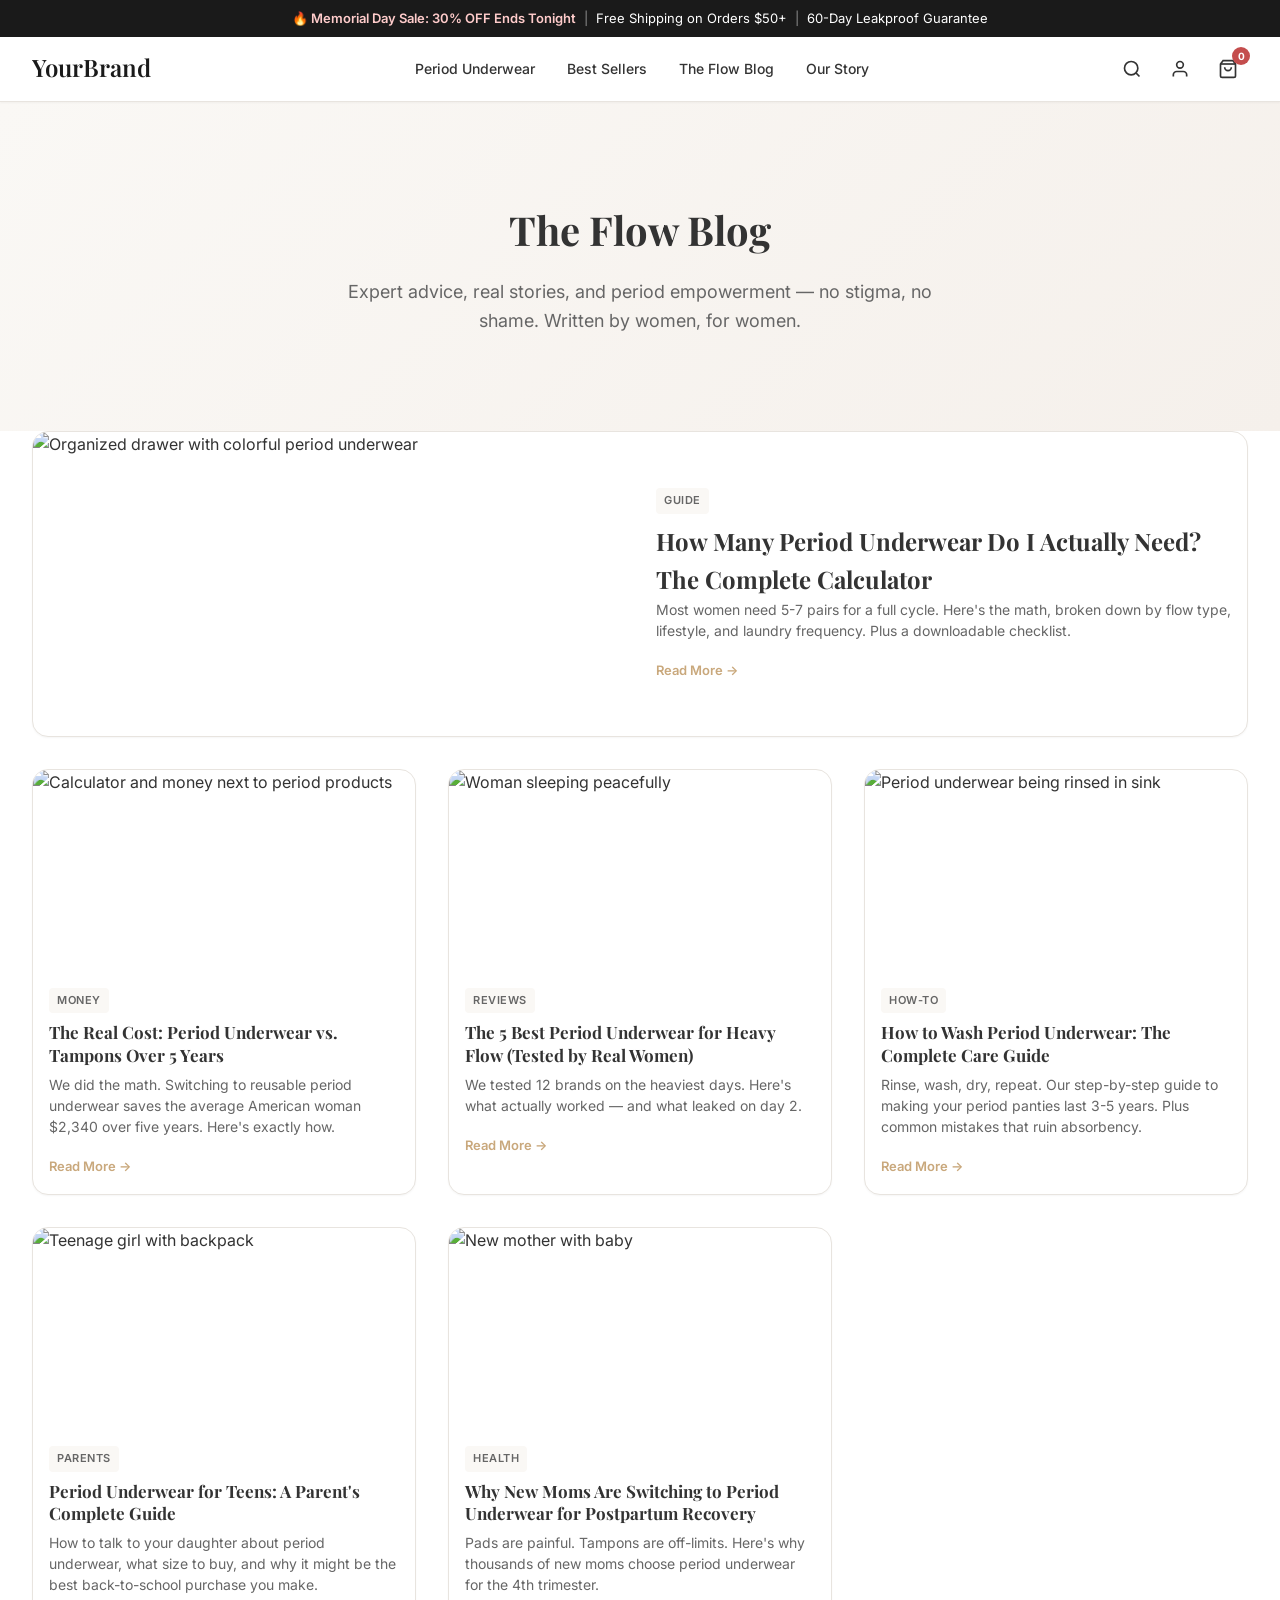
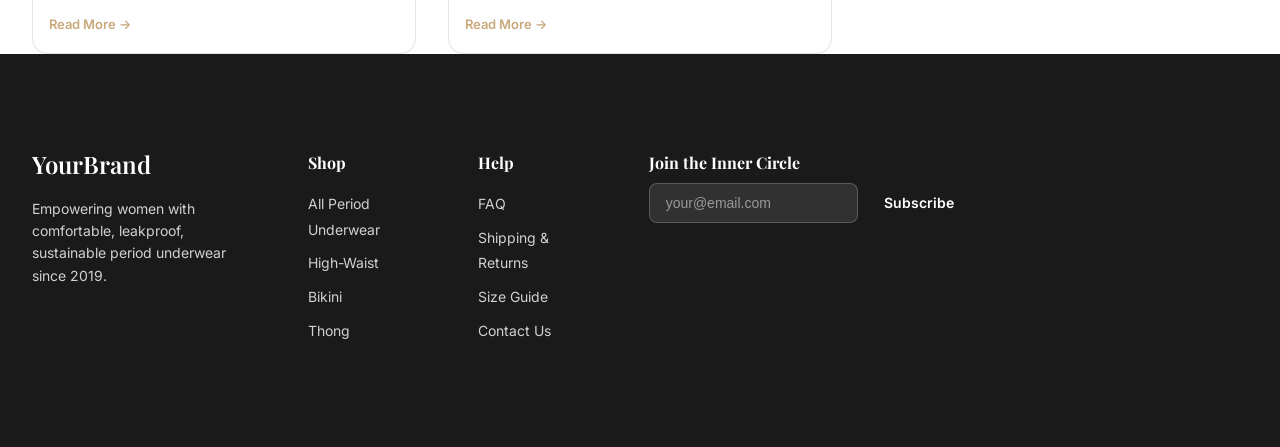
==== blog/index.html @ db0fb0d6 "feat: initial commit — full SEO/GEO e-commerce boutique for US period underwear market" ====
<!DOCTYPE html>
<html lang="en-US">
<head>
    <meta charset="UTF-8">
    <meta name="viewport" content="width=device-width, initial-scale=1.0">
    <title>The Flow Blog | Period Tips, Reviews & Women's Health | YourBrand USA</title>
    <meta name="description" content="Expert advice on period underwear, menstrual health, and sustainable living. Real reviews, how-to guides, and stories from women across America.">
    <link rel="canonical" href="https://www.yourbrand.com/blog/">
    <link rel="stylesheet" href="/css/style.css">
    <link href="https://fonts.googleapis.com/css2?family=Playfair+Display:wght@400;500;600;700&family=Inter:wght@300;400;500;600;700&display=swap" rel="stylesheet">
    <script type="application/ld+json">
    {
      "@context": "https://schema.org",
      "@type": "Blog",
      "name": "The Flow Blog",
      "url": "https://www.yourbrand.com/blog/",
      "description": "Expert advice on period underwear, menstrual health, and sustainable living.",
      "publisher": {"@type": "Organization", "name": "YourBrand Period Underwear"}
    }
    </script>
</head>
<body>
    <a href="#main-content" class="skip-link">Skip to main content</a>
    
    <div class="top-bar" role="banner">
        <div class="container">
            <p class="top-bar__text">
                <span class="urgency">🔥 Memorial Day Sale: 30% OFF Ends Tonight</span>
                <span class="separator">|</span>
                <span>Free Shipping on Orders $50+</span>
                <span class="separator">|</span>
                <span>60-Day Leakproof Guarantee</span>
            </p>
        </div>
    </div>
    
    <header class="site-header" role="banner">
        <div class="container header__inner">
            <a href="/" class="logo" aria-label="YourBrand Home">
                <svg width="140" height="32" viewBox="0 0 140 32" aria-hidden="true">
                    <text x="0" y="24" font-family="Playfair Display, serif" font-size="24" font-weight="600" fill="#1a1a1a">YourBrand</text>
                </svg>
            </a>
            <nav class="main-nav" role="navigation" aria-label="Main navigation">
                <ul class="nav__list">
                    <li class="nav__item has-dropdown">
                        <a href="/collections/period-underwear.html" class="nav__link">Period Underwear</a>
                    </li>
                    <li class="nav__item"><a href="/collections/period-underwear.html?filter=best-sellers" class="nav__link">Best Sellers</a></li>
                    <li class="nav__item"><a href="/blog/" class="nav__link">The Flow Blog</a></li>
                    <li class="nav__item"><a href="/about.html" class="nav__link">Our Story</a></li>
                </ul>
            </nav>
            <div class="header__actions">
                <button class="btn-icon" aria-label="Search products"><svg width="20" height="20" viewBox="0 0 24 24" fill="none" stroke="currentColor" stroke-width="2"><circle cx="11" cy="11" r="8"/><path d="m21 21-4.3-4.3"/></svg></button>
                <a href="/account" class="btn-icon" aria-label="My account"><svg width="20" height="20" viewBox="0 0 24 24" fill="none" stroke="currentColor" stroke-width="2"><path d="M20 21v-2a4 4 0 0 0-4-4H8a4 4 0 0 0-4 4v2"/><circle cx="12" cy="7" r="4"/></svg></a>
                <a href="/cart" class="btn-icon cart-btn" aria-label="Shopping cart"><svg width="20" height="20" viewBox="0 0 24 24" fill="none" stroke="currentColor" stroke-width="2"><path d="M6 2 3 6v14a2 2 0 0 0 2 2h14a2 2 0 0 0 2-2V6l-3-4Z"/><path d="M3 6h18"/><path d="M16 10a4 4 0 0 1-8 0"/></svg><span class="cart-count">0</span></a>
                <button class="mobile-menu-btn" aria-label="Open menu" aria-expanded="false"><span></span><span></span><span></span></button>
            </div>
        </div>
    </header>
    
    <main id="main-content">
        <section class="blog-hero" aria-labelledby="blog-heading">
            <div class="container">
                <h1 id="blog-heading">The Flow Blog</h1>
                <p class="lead">Expert advice, real stories, and period empowerment — no stigma, no shame. Written by women, for women.</p>
            </div>
        </section>
        
        <section class="blog-grid container">
            <article class="blog-card blog-card--featured">
                <a href="/blog/how-many-period-panties-do-i-need.html">
                    <img src="/images/blog/period-panties-guide.webp" alt="Organized drawer with colorful period underwear" width="800" height="400" loading="lazy">
                </a>
                <div class="blog-card__content">
                    <span class="blog-card__cat">Guide</span>
                    <h2><a href="/blog/how-many-period-panties-do-i-need.html">How Many Period Underwear Do I Actually Need? The Complete Calculator</a></h2>
                    <p>Most women need 5-7 pairs for a full cycle. Here's the math, broken down by flow type, lifestyle, and laundry frequency. Plus a downloadable checklist.</p>
                    <a href="/blog/how-many-period-panties-do-i-need.html" class="read-more">Read More →</a>
                </div>
            </article>
            
            <article class="blog-card">
                <a href="/blog/period-underwear-vs-tampons-cost.html">
                    <img src="/images/blog/cost-comparison.webp" alt="Calculator and money next to period products" width="400" height="250" loading="lazy">
                </a>
                <div class="blog-card__content">
                    <span class="blog-card__cat">Money</span>
                    <h3><a href="/blog/period-underwear-vs-tampons-cost.html">The Real Cost: Period Underwear vs. Tampons Over 5 Years</a></h3>
                    <p>We did the math. Switching to reusable period underwear saves the average American woman $2,340 over five years. Here's exactly how.</p>
                    <a href="/blog/period-underwear-vs-tampons-cost.html" class="read-more">Read More →</a>
                </div>
            </article>
            
            <article class="blog-card">
                <a href="/blog/best-period-underwear-heavy-flow.html">
                    <img src="/images/blog/heavy-flow.webp" alt="Woman sleeping peacefully" width="400" height="250" loading="lazy">
                </a>
                <div class="blog-card__content">
                    <span class="blog-card__cat">Reviews</span>
                    <h3><a href="/blog/best-period-underwear-heavy-flow.html">The 5 Best Period Underwear for Heavy Flow (Tested by Real Women)</a></h3>
                    <p>We tested 12 brands on the heaviest days. Here's what actually worked — and what leaked on day 2.</p>
                    <a href="/blog/best-period-underwear-heavy-flow.html" class="read-more">Read More →</a>
                </div>
            </article>
            
            <article class="blog-card">
                <a href="/blog/how-to-wash-period-underwear.html">
                    <img src="/images/blog/washing-guide.webp" alt="Period underwear being rinsed in sink" width="400" height="250" loading="lazy">
                </a>
                <div class="blog-card__content">
                    <span class="blog-card__cat">How-To</span>
                    <h3><a href="/blog/how-to-wash-period-underwear.html">How to Wash Period Underwear: The Complete Care Guide</a></h3>
                    <p>Rinse, wash, dry, repeat. Our step-by-step guide to making your period panties last 3-5 years. Plus common mistakes that ruin absorbency.</p>
                    <a href="/blog/how-to-wash-period-underwear.html" class="read-more">Read More →</a>
                </div>
            </article>
            
            <article class="blog-card">
                <a href="/blog/period-underwear-for-teens.html">
                    <img src="/images/blog/teens-guide.webp" alt="Teenage girl with backpack" width="400" height="250" loading="lazy">
                </a>
                <div class="blog-card__content">
                    <span class="blog-card__cat">Parents</span>
                    <h3><a href="/blog/period-underwear-for-teens.html">Period Underwear for Teens: A Parent's Complete Guide</a></h3>
                    <p>How to talk to your daughter about period underwear, what size to buy, and why it might be the best back-to-school purchase you make.</p>
                    <a href="/blog/period-underwear-for-teens.html" class="read-more">Read More →</a>
                </div>
            </article>
            
            <article class="blog-card">
                <a href="/blog/period-underwear-postpartum.html">
                    <img src="/images/blog/postpartum.webp" alt="New mother with baby" width="400" height="250" loading="lazy">
                </a>
                <div class="blog-card__content">
                    <span class="blog-card__cat">Health</span>
                    <h3><a href="/blog/period-underwear-postpartum.html">Why New Moms Are Switching to Period Underwear for Postpartum Recovery</a></h3>
                    <p>Pads are painful. Tampons are off-limits. Here's why thousands of new moms choose period underwear for the 4th trimester.</p>
                    <a href="/blog/period-underwear-postpartum.html" class="read-more">Read More →</a>
                </div>
            </article>
        </section>
    </main>
    
    <footer class="site-footer" role="contentinfo">
        <div class="container">
            <div class="footer__grid">
                <div class="footer__brand">
                    <a href="/" class="logo" aria-label="YourBrand Home">
                        <svg width="140" height="32" viewBox="0 0 140 32" aria-hidden="true">
                            <text x="0" y="24" font-family="Playfair Display, serif" font-size="24" font-weight="600" fill="#ffffff">YourBrand</text>
                        </svg>
                    </a>
                    <p>Empowering women with comfortable, leakproof, sustainable period underwear since 2019.</p>
                </div>
                <div class="footer__links">
                    <h4>Shop</h4>
                    <ul>
                        <li><a href="/collections/period-underwear.html">All Period Underwear</a></li>
                        <li><a href="/products/high-waist-period-panties.html">High-Waist</a></li>
                        <li><a href="/products/period-bikini.html">Bikini</a></li>
                        <li><a href="/products/period-thong.html">Thong</a></li>
                    </ul>
                </div>
                <div class="footer__links">
                    <h4>Help</h4>
                    <ul>
                        <li><a href="/faq.html">FAQ</a></li>
                        <li><a href="/shipping">Shipping & Returns</a></li>
                        <li><a href="/size-guide">Size Guide</a></li>
                        <li><a href="/contact">Contact Us</a></li>
                    </ul>
                </div>
                <div class="footer__newsletter">
                    <h4>Join the Inner Circle</h4>
                    <form action="/subscribe" method="POST" class="newsletter-form">
                        <label for="email-footer" class="visually-hidden">Email address</label>
                        <input type="email" id="email-footer" name="email" placeholder="your@email.com" required>
                        <button type="submit" class="btn btn--primary">Subscribe</button>
                    </form>
                </div>
            </div>
        </div>
    </footer>
    
    <script src="/js/main.js" defer></script>
</body>
</html>
---- css/style.css ----
/* ========== VARIABLES & RESET ========== */
:root {
    --color-primary: #c9a87c;
    --color-primary-dark: #a88a5e;
    --color-secondary: #1a1a1a;
    --color-text: #333333;
    --color-text-light: #666666;
    --color-background: #ffffff;
    --color-background-alt: #faf8f5;
    --color-background-warm: #f5f0eb;
    --color-border: #e8e4df;
    --color-success: #4a7c59;
    --color-urgency: #c44d4d;
    --font-heading: 'Playfair Display', Georgia, serif;
    --font-body: 'Inter', -apple-system, BlinkMacSystemFont, sans-serif;
    --spacing-xs: 0.25rem;
    --spacing-sm: 0.5rem;
    --spacing-md: 1rem;
    --spacing-lg: 2rem;
    --spacing-xl: 4rem;
    --spacing-2xl: 6rem;
    --radius-sm: 4px;
    --radius-md: 8px;
    --radius-lg: 16px;
    --shadow-sm: 0 1px 2px rgba(0,0,0,0.04);
    --shadow-md: 0 4px 12px rgba(0,0,0,0.08);
    --shadow-lg: 0 8px 30px rgba(0,0,0,0.12);
    --container-max: 1280px;
    --transition-fast: 150ms ease;
    --transition-medium: 300ms ease;
}

*, *::before, *::after {
    box-sizing: border-box;
    margin: 0;
    padding: 0;
}

html {
    scroll-behavior: smooth;
    -webkit-text-size-adjust: 100%;
}

body {
    font-family: var(--font-body);
    color: var(--color-text);
    line-height: 1.6;
    background: var(--color-background);
    -webkit-font-smoothing: antialiased;
    -moz-osx-font-smoothing: grayscale;
}

img {
    max-width: 100%;
    height: auto;
    display: block;
}

a {
    color: inherit;
    text-decoration: none;
}

ul, ol {
    list-style: none;
}

table {
    border-collapse: collapse;
    width: 100%;
}

/* ========== UTILITY ========== */
.container {
    max-width: var(--container-max);
    margin: 0 auto;
    padding: 0 var(--spacing-lg);
}

.skip-link {
    position: absolute;
    top: -100px;
    left: 0;
    background: var(--color-secondary);
    color: white;
    padding: var(--spacing-sm) var(--spacing-md);
    z-index: 9999;
    transition: top var(--transition-fast);
}

.skip-link:focus {
    top: 0;
}

.visually-hidden {
    position: absolute;
    width: 1px;
    height: 1px;
    padding: 0;
    margin: -1px;
    overflow: hidden;
    clip: rect(0, 0, 0, 0);
    border: 0;
}

/* ========== BUTTONS ========== */
.btn {
    display: inline-flex;
    align-items: center;
    justify-content: center;
    gap: var(--spacing-sm);
    padding: var(--spacing-sm) var(--spacing-md);
    font-family: var(--font-body);
    font-size: 0.875rem;
    font-weight: 600;
    text-align: center;
    border-radius: var(--radius-md);
    border: 2px solid transparent;
    cursor: pointer;
    transition: all var(--transition-medium);
    line-height: 1.4;
}

.btn--primary {
    background: var(--color-secondary);
    color: white;
    border-color: var(--color-secondary);
}

.btn--primary:hover {
    background: var(--color-primary);
    border-color: var(--color-primary);
    transform: translateY(-1px);
    box-shadow: var(--shadow-md);
}

.btn--outline {
    background: transparent;
    color: var(--color-secondary);
    border-color: var(--color-secondary);
}

.btn--outline:hover {
    background: var(--color-secondary);
    color: white;
}

.btn--large {
    padding: var(--spacing-md) var(--spacing-lg);
    font-size: 1rem;
}

.btn--xlarge {
    padding: var(--spacing-md) var(--spacing-xl);
    font-size: 1.125rem;
}

.btn--full {
    width: 100%;
}

/* ========== TOP BAR ========== */
.top-bar {
    background: var(--color-secondary);
    color: white;
    padding: var(--spacing-sm) 0;
    font-size: 0.8125rem;
    text-align: center;
}

.top-bar__text {
    display: flex;
    flex-wrap: wrap;
    justify-content: center;
    align-items: center;
    gap: var(--spacing-sm);
}

.top-bar .urgency {
    color: #ffcccb;
    font-weight: 600;
}

.top-bar .separator {
    opacity: 0.5;
}

/* ========== HEADER ========== */
.site-header {
    background: white;
    border-bottom: 1px solid var(--color-border);
    position: sticky;
    top: 0;
    z-index: 100;
    box-shadow: var(--shadow-sm);
}

.header__inner {
    display: flex;
    align-items: center;
    justify-content: space-between;
    height: 64px;
}

.logo {
    display: flex;
    align-items: center;
    flex-shrink: 0;
}

.main-nav {
    display: none;
}

.nav__list {
    display: flex;
    gap: var(--spacing-lg);
    align-items: center;
}

.nav__link {
    font-size: 0.875rem;
    font-weight: 500;
    color: var(--color-text);
    padding: var(--spacing-sm) 0;
    position: relative;
}

.nav__link::after {
    content: '';
    position: absolute;
    bottom: 0;
    left: 0;
    width: 0;
    height: 2px;
    background: var(--color-primary);
    transition: width var(--transition-medium);
}

.nav__link:hover::after {
    width: 100%;
}

.has-dropdown {
    position: relative;
}

.dropdown {
    position: absolute;
    top: 100%;
    left: -20px;
    background: white;
    border: 1px solid var(--color-border);
    border-radius: var(--radius-md);
    box-shadow: var(--shadow-lg);
    padding: var(--spacing-md);
    min-width: 200px;
    opacity: 0;
    visibility: hidden;
    transform: translateY(10px);
    transition: all var(--transition-medium);
}

.has-dropdown:hover .dropdown,
.has-dropdown:focus-within .dropdown {
    opacity: 1;
    visibility: visible;
    transform: translateY(0);
}

.dropdown__list li a {
    display: block;
    padding: var(--spacing-sm) var(--spacing-md);
    font-size: 0.875rem;
    color: var(--color-text);
    border-radius: var(--radius-sm);
    transition: background var(--transition-fast);
}

.dropdown__list li a:hover {
    background: var(--color-background-alt);
}

.header__actions {
    display: flex;
    align-items: center;
    gap: var(--spacing-sm);
}

.btn-icon {
    display: flex;
    align-items: center;
    justify-content: center;
    width: 40px;
    height: 40px;
    border-radius: 50%;
    background: transparent;
    border: none;
    cursor: pointer;
    color: var(--color-text);
    transition: background var(--transition-fast);
    position: relative;
}

.btn-icon:hover {
    background: var(--color-background-alt);
}

.cart-count {
    position: absolute;
    top: -2px;
    right: -2px;
    background: var(--color-urgency);
    color: white;
    font-size: 0.625rem;
    font-weight: 700;
    width: 18px;
    height: 18px;
    border-radius: 50%;
    display: flex;
    align-items: center;
    justify-content: center;
}

.mobile-menu-btn {
    display: flex;
    flex-direction: column;
    justify-content: center;
    gap: 5px;
    width: 40px;
    height: 40px;
    background: none;
    border: none;
    cursor: pointer;
    padding: 8px;
}

.mobile-menu-btn span {
    display: block;
    width: 24px;
    height: 2px;
    background: var(--color-text);
    border-radius: 1px;
    transition: all var(--transition-medium);
}

/* ========== HERO ========== */
.hero {
    padding: var(--spacing-xl) 0;
    background: linear-gradient(135deg, var(--color-background-alt) 0%, var(--color-background-warm) 100%);
}

.hero__grid {
    display: grid;
    gap: var(--spacing-xl);
    align-items: center;
}

.hero__badge {
    margin-bottom: var(--spacing-md);
}

.badge {
    display: inline-block;
    background: var(--color-primary);
    color: white;
    font-size: 0.75rem;
    font-weight: 700;
    text-transform: uppercase;
    letter-spacing: 0.05em;
    padding: var(--spacing-xs) var(--spacing-md);
    border-radius: 100px;
}

.hero__title {
    font-family: var(--font-heading);
    font-size: 2.5rem;
    font-weight: 600;
    line-height: 1.15;
    color: var(--color-secondary);
    margin-bottom: var(--spacing-md);
}

.hero__title em {
    color: var(--color-primary);
    font-style: italic;
}

.hero__subtitle {
    font-size: 1.125rem;
    color: var(--color-text-light);
    margin-bottom: var(--spacing-lg);
    max-width: 540px;
}

.hero__stats {
    display: flex;
    gap: var(--spacing-lg);
    margin-bottom: var(--spacing-lg);
}

.stat {
    text-align: center;
}

.stat__number {
    display: block;
    font-family: var(--font-heading);
    font-size: 2rem;
    font-weight: 700;
    color: var(--color-primary);
    line-height: 1;
}

.stat__label {
    font-size: 0.75rem;
    color: var(--color-text-light);
    text-transform: uppercase;
    letter-spacing: 0.05em;
}

.hero__ctas {
    display: flex;
    flex-wrap: wrap;
    gap: var(--spacing-md);
    margin-bottom: var(--spacing-lg);
}

.hero__trust {
    display: flex;
    flex-direction: column;
    gap: var(--spacing-sm);
}

.trust-badges {
    display: flex;
    gap: var(--spacing-md);
    align-items: center;
}

.trust-text {
    font-size: 0.75rem;
    color: var(--color-text-light);
}

.trust-text em {
    font-style: normal;
    font-weight: 600;
}

.hero__image {
    position: relative;
    border-radius: var(--radius-lg);
    overflow: hidden;
}

.hero__image img {
    width: 100%;
    height: auto;
    border-radius: var(--radius-lg);
}

.floating-card {
    position: absolute;
    background: white;
    padding: var(--spacing-sm) var(--spacing-md);
    border-radius: var(--radius-md);
    box-shadow: var(--shadow-lg);
    display: flex;
    align-items: center;
    gap: var(--spacing-sm);
    font-size: 0.8125rem;
    font-weight: 500;
    animation: float 3s ease-in-out infinite;
}

.floating-card--1 {
    top: 20%;
    left: -10px;
}

.floating-card--2 {
    bottom: 20%;
    right: -10px;
    animation-delay: 1.5s;
}

.floating-card__icon {
    font-size: 1.25rem;
}

@keyframes float {
    0%, 100% { transform: translateY(0); }
    50% { transform: translateY(-10px); }
}

/* ========== SOCIAL PROOF BAR ========== */
.social-proof-bar {
    background: var(--color-secondary);
    color: white;
    padding: var(--spacing-lg) 0;
}

.proof-grid {
    display: grid;
    gap: var(--spacing-lg);
}

.proof-item {
    text-align: center;
}

.proof-item .stars {
    color: #ffd700;
    font-size: 1.125rem;
    margin-bottom: var(--spacing-sm);
}

.proof-item p {
    font-size: 0.875rem;
    line-height: 1.5;
    opacity: 0.9;
}

.proof-item strong {
    color: var(--color-primary);
}

/* ========== PROBLEM / SOLUTION ========== */
.problem-solution {
    padding: var(--spacing-2xl) 0;
}

.section-title {
    font-family: var(--font-heading);
    font-size: 2rem;
    font-weight: 600;
    text-align: center;
    color: var(--color-secondary);
    margin-bottom: var(--spacing-md);
}

.section-subtitle {
    text-align: center;
    color: var(--color-text-light);
    font-size: 1.0625rem;
    max-width: 600px;
    margin: 0 auto var(--spacing-xl);
}

.comparison {
    display: grid;
    gap: var(--spacing-lg);
    max-width: 900px;
    margin: 0 auto;
}

.comparison__before,
.comparison__after {
    padding: var(--spacing-lg);
    border-radius: var(--radius-lg);
}

.comparison__before {
    background: #fff5f5;
    border: 1px solid #ffd1d1;
}

.comparison__after {
    background: #f0fff4;
    border: 1px solid #b4f0c9;
}

.comparison h3 {
    font-family: var(--font-heading);
    font-size: 1.25rem;
    margin-bottom: var(--spacing-md);
}

.comparison ul {
    display: flex;
    flex-direction: column;
    gap: var(--spacing-sm);
}

.comparison li {
    font-size: 0.9375rem;
    padding-left: var(--spacing-md);
    position: relative;
}

.comparison__before li::before {
    content: '✗';
    position: absolute;
    left: 0;
    color: #c44d4d;
    font-weight: 700;
}

.comparison__after li::before {
    content: '✓';
    position: absolute;
    left: 0;
    color: #4a7c59;
    font-weight: 700;
}

.comparison__arrow {
    display: flex;
    justify-content: center;
    color: var(--color-primary);
}

/* ========== HOW IT WORKS ========== */
.how-it-works {
    padding: var(--spacing-2xl) 0;
    background: var(--color-background-alt);
}

.steps {
    display: grid;
    gap: var(--spacing-lg);
    max-width: 1000px;
    margin: 0 auto;
}

.step {
    text-align: center;
    padding: var(--spacing-lg);
    background: white;
    border-radius: var(--radius-lg);
    box-shadow: var(--shadow-sm);
    transition: transform var(--transition-medium), box-shadow var(--transition-medium);
}

.step:hover {
    transform: translateY(-4px);
    box-shadow: var(--shadow-md);
}

.step__number {
    font-family: var(--font-heading);
    font-size: 3rem;
    font-weight: 700;
    color: var(--color-primary);
    opacity: 0.3;
    line-height: 1;
    margin-bottom: var(--spacing-sm);
}

.step__icon {
    margin-bottom: var(--spacing-md);
}

.step h3 {
    font-family: var(--font-heading);
    font-size: 1.25rem;
    margin-bottom: var(--spacing-sm);
}

.step p {
    font-size: 0.9375rem;
    color: var(--color-text-light);
}

/* ========== FEATURED PRODUCTS ========== */
.featured-products {
    padding: var(--spacing-2xl) 0;
}

.product-grid {
    display: grid;
    gap: var(--spacing-lg);
    margin-bottom: var(--spacing-xl);
}

.product-card {
    background: white;
    border-radius: var(--radius-lg);
    overflow: hidden;
    box-shadow: var(--shadow-sm);
    border: 1px solid var(--color-border);
    transition: transform var(--transition-medium), box-shadow var(--transition-medium);
    position: relative;
}

.product-card:hover {
    transform: translateY(-4px);
    box-shadow: var(--shadow-md);
}

.product-card__badge {
    position: absolute;
    top: var(--spacing-md);
    left: var(--spacing-md);
    background: var(--color-secondary);
    color: white;
    font-size: 0.6875rem;
    font-weight: 700;
    text-transform: uppercase;
    letter-spacing: 0.05em;
    padding: var(--spacing-xs) var(--spacing-sm);
    border-radius: var(--radius-sm);
    z-index: 2;
}

.product-card__badge--new {
    background: var(--color-primary);
}

.product-card__badge--bestseller {
    background: var(--color-success);
}

.product-card__image {
    display: block;
    aspect-ratio: 4/5;
    overflow: hidden;
    background: var(--color-background-alt);
}

.product-card__image img {
    width: 100%;
    height: 100%;
    object-fit: cover;
    transition: transform var(--transition-medium);
}

.product-card:hover .product-card__image img {
    transform: scale(1.05);
}

.product-card__info {
    padding: var(--spacing-md);
}

.product-card__info h3 {
    font-family: var(--font-heading);
    font-size: 1.125rem;
    margin-bottom: var(--spacing-xs);
}

.product-card__info h3 a:hover {
    color: var(--color-primary);
}

.product-card__desc {
    font-size: 0.8125rem;
    color: var(--color-text-light);
    margin-bottom: var(--spacing-md);
}

.product-card__meta {
    margin-bottom: var(--spacing-md);
}

.product-card__rating {
    display: flex;
    align-items: center;
    gap: var(--spacing-sm);
    margin-bottom: var(--spacing-sm);
}

.product-card__rating .stars {
    color: #ffd700;
    font-size: 0.875rem;
}

.rating-count {
    font-size: 0.75rem;
    color: var(--color-text-light);
}

.product-card__absorbency {
    display: flex;
    align-items: center;
    gap: var(--spacing-sm);
    flex-wrap: wrap;
}

.absorbency-label {
    font-size: 0.6875rem;
    text-transform: uppercase;
    letter-spacing: 0.05em;
    color: var(--color-text-light);
}

.absorbency-dots {
    display: flex;
    gap: 2px;
}

.drop {
    width: 8px;
    height: 12px;
    border-radius: 50% 50% 50% 0;
    background: var(--color-border);
    transform: rotate(-45deg);
}

.drop--full {
    background: var(--color-primary);
}

.absorbency-text {
    font-size: 0.75rem;
    color: var(--color-text-light);
}

.product-card__price {
    display: flex;
    align-items: center;
    gap: var(--spacing-sm);
    margin-bottom: var(--spacing-md);
    flex-wrap: wrap;
}

.price {
    font-weight: 700;
    font-size: 1.125rem;
}

.price--sale {
    color: var(--color-urgency);
}

.price--original {
    text-decoration: line-through;
    color: var(--color-text-light);
    font-weight: 400;
    font-size: 0.9375rem;
}

.price__badge {
    background: #fff3f3;
    color: var(--color-urgency);
    font-size: 0.6875rem;
    font-weight: 700;
    padding: var(--spacing-xs) var(--spacing-sm);
    border-radius: var(--radius-sm);
}

.center-cta {
    text-align: center;
}

/* ========== BUNDLES ========== */
.bundles {
    padding: var(--spacing-2xl) 0;
    background: var(--color-background-alt);
}

.bundle-grid {
    display: grid;
    gap: var(--spacing-lg);
    max-width: 1100px;
    margin: 0 auto;
}

.bundle-card {
    background: white;
    border-radius: var(--radius-lg);
    overflow: hidden;
    box-shadow: var(--shadow-sm);
    border: 2px solid var(--color-border);
    position: relative;
}

.bundle-card--featured {
    border-color: var(--color-primary);
    transform: scale(1.02);
    box-shadow: var(--shadow-lg);
}

.bundle-card__badge {
    position: absolute;
    top: 0;
    left: 50%;
    transform: translateX(-50%);
    background: var(--color-primary);
    color: white;
    font-size: 0.6875rem;
    font-weight: 700;
    text-transform: uppercase;
    padding: var(--spacing-xs) var(--spacing-md);
    border-radius: 0 0 var(--radius-sm) var(--radius-sm);
}

.bundle-card__header {
    padding: var(--spacing-lg) var(--spacing-lg) var(--spacing-md);
    text-align: center;
    border-bottom: 1px solid var(--color-border);
}

.bundle-card__header h3 {
    font-family: var(--font-heading);
    font-size: 1.375rem;
    margin-bottom: var(--spacing-xs);
}

.bundle-card__subtitle {
    font-size: 0.875rem;
    color: var(--color-text-light);
}

.bundle-card__content {
    padding: var(--spacing-md) var(--spacing-lg) var(--spacing-lg);
}

.bundle-card__list {
    margin-bottom: var(--spacing-lg);
}

.bundle-card__list li {
    padding: var(--spacing-sm) 0;
    border-bottom: 1px solid var(--color-border);
    font-size: 0.875rem;
    display: flex;
    align-items: center;
    gap: var(--spacing-sm);
}

.bundle-card__list li::before {
    content: '✓';
    color: var(--color-success);
    font-weight: 700;
}

.bundle-card__pricing {
    display: flex;
    align-items: center;
    gap: var(--spacing-sm);
    margin-bottom: var(--spacing-md);
    flex-wrap: wrap;
}

.bundle-card__pricing .savings {
    background: #e8f5e9;
    color: var(--color-success);
    font-size: 0.75rem;
    font-weight: 700;
    padding: var(--spacing-xs) var(--spacing-sm);
    border-radius: var(--radius-sm);
}

/* ========== WHY US ========== */
.why-us {
    padding: var(--spacing-2xl) 0;
}

.features {
    display: grid;
    gap: var(--spacing-lg);
    max-width: 1100px;
    margin: 0 auto;
}

.feature {
    text-align: center;
    padding: var(--spacing-lg);
}

.feature__icon {
    display: inline-flex;
    align-items: center;
    justify-content: center;
    width: 64px;
    height: 64px;
    background: var(--color-background-alt);
    border-radius: 50%;
    margin-bottom: var(--spacing-md);
}

.feature h3 {
    font-family: var(--font-heading);
    font-size: 1.125rem;
    margin-bottom: var(--spacing-sm);
}

.feature p {
    font-size: 0.875rem;
    color: var(--color-text-light);
    max-width: 320px;
    margin: 0 auto;
}

/* ========== TESTIMONIALS ========== */
.testimonials {
    padding: var(--spacing-2xl) 0;
    background: var(--color-background-alt);
}

.testimonial-grid {
    display: grid;
    gap: var(--spacing-lg);
    margin-bottom: var(--spacing-xl);
}

.testimonial {
    background: white;
    padding: var(--spacing-lg);
    border-radius: var(--radius-lg);
    box-shadow: var(--shadow-sm);
    border: 1px solid var(--color-border);
}

.testimonial__stars {
    color: #ffd700;
    font-size: 1rem;
    margin-bottom: var(--spacing-md);
}

.testimonial__text {
    font-size: 0.9375rem;
    line-height: 1.7;
    margin-bottom: var(--spacing-md);
    font-style: italic;
}

.testimonial__author {
    display: flex;
    align-items: center;
    gap: var(--spacing-sm);
}

.testimonial__avatar {
    width: 48px;
    height: 48px;
    border-radius: 50%;
    object-fit: cover;
}

.testimonial__author strong {
    display: block;
    font-size: 0.875rem;
}

.testimonial__author span {
    display: block;
    font-size: 0.75rem;
    color: var(--color-text-light);
}

.testimonial__author .verified {
    color: var(--color-success);
    font-weight: 600;
}

/* ========== COMPARISON TABLE ========== */
.comparison-table {
    padding: var(--spacing-2xl) 0;
}

.table-wrapper {
    overflow-x: auto;
    border-radius: var(--radius-lg);
    border: 1px solid var(--color-border);
    margin-bottom: var(--spacing-xl);
}

table {
    min-width: 700px;
}

th, td {
    padding: var(--spacing-md) var(--spacing-lg);
    text-align: left;
    border-bottom: 1px solid var(--color-border);
}

th {
    font-weight: 600;
    background: var(--color-background-alt);
    font-size: 0.875rem;
}

thead th {
    background: var(--color-secondary);
    color: white;
    font-weight: 600;
}

thead th.highlight {
    background: var(--color-primary);
}

tbody th {
    font-weight: 500;
}

tbody td {
    font-size: 0.875rem;
}

tbody td.highlight {
    background: #fffaf0;
    font-weight: 500;
}

.check {
    color: var(--color-success);
    font-weight: 700;
    margin-left: var(--spacing-xs);
}

/* ========== LOCAL SEO ========== */
.local-seo {
    padding: var(--spacing-2xl) 0;
    background: var(--color-background-alt);
}

.local-grid {
    display: grid;
    gap: var(--spacing-lg);
    margin-bottom: var(--spacing-lg);
}

.local-card {
    background: white;
    padding: var(--spacing-lg);
    border-radius: var(--radius-lg);
    box-shadow: var(--shadow-sm);
    border: 1px solid var(--color-border);
}

.local-card h3 {
    font-family: var(--font-heading);
    font-size: 1.125rem;
    margin-bottom: var(--spacing-sm);
}

.local-card p {
    font-size: 0.875rem;
    color: var(--color-text-light);
    margin-bottom: var(--spacing-md);
}

.local-card a {
    font-size: 0.875rem;
    font-weight: 600;
    color: var(--color-primary);
}

.local-card a:hover {
    text-decoration: underline;
}

.local-note {
    text-align: center;
    font-size: 0.8125rem;
    color: var(--color-text-light);
    max-width: 800px;
    margin: 0 auto;
    line-height: 1.7;
}

/* ========== FAQ ========== */
.faq {
    padding: var(--spacing-2xl) 0;
}

.faq__content {
    max-width: 800px;
    margin: 0 auto;
}

.faq__item {
    background: white;
    border: 1px solid var(--color-border);
    border-radius: var(--radius-md);
    margin-bottom: var(--spacing-md);
    overflow: hidden;
    transition: box-shadow var(--transition-medium);
}

.faq__item:hover {
    box-shadow: var(--shadow-sm);
}

.faq__item summary {
    padding: var(--spacing-md) var(--spacing-lg);
    font-weight: 600;
    font-size: 1rem;
    cursor: pointer;
    list-style: none;
    display: flex;
    align-items: center;
    justify-content: space-between;
    transition: background var(--transition-fast);
}

.faq__item summary:hover {
    background: var(--color-background-alt);
}

.faq__item summary::after {
    content: '+';
    font-size: 1.5rem;
    color: var(--color-primary);
    font-weight: 300;
    transition: transform var(--transition-medium);
}

.faq__item[open] summary::after {
    content: '−';
    transform: rotate(180deg);
}

.faq__item > div {
    padding: 0 var(--spacing-lg) var(--spacing-lg);
}

.faq__item p {
    margin-bottom: var(--spacing-sm);
    color: var(--color-text-light);
    font-size: 0.9375rem;
    line-height: 1.7;
}

.faq__item ul,
.faq__item ol {
    margin-left: var(--spacing-md);
    margin-bottom: var(--spacing-sm);
}

.faq__item li {
    margin-bottom: var(--spacing-xs);
    font-size: 0.9375rem;
    color: var(--color-text-light);
    line-height: 1.6;
}

/* ========== FINAL CTA ========== */
.final-cta {
    padding: var(--spacing-2xl) 0;
}

.final-cta__box {
    background: linear-gradient(135deg, var(--color-secondary) 0%, #2d2d2d 100%);
    color: white;
    padding: var(--spacing-xl);
    border-radius: var(--radius-lg);
    text-align: center;
    max-width: 800px;
    margin: 0 auto;
}

.final-cta__box h2 {
    font-family: var(--font-heading);
    font-size: 2rem;
    margin-bottom: var(--spacing-md);
}

.final-cta__subtitle {
    font-size: 1.0625rem;
    opacity: 0.9;
    margin-bottom: var(--spacing-lg);
    max-width: 500px;
    margin-left: auto;
    margin-right: auto;
}

.countdown {
    display: flex;
    justify-content: center;
    gap: var(--spacing-md);
    margin-bottom: var(--spacing-md);
}

.countdown__item {
    background: rgba(255,255,255,0.1);
    padding: var(--spacing-sm) var(--spacing-md);
    border-radius: var(--radius-md);
    min-width: 70px;
}

.countdown__number {
    display: block;
    font-family: var(--font-heading);
    font-size: 1.75rem;
    font-weight: 700;
    line-height: 1;
}

.countdown__label {
    font-size: 0.625rem;
    text-transform: uppercase;
    letter-spacing: 0.1em;
    opacity: 0.7;
}

.urgency-text {
    font-size: 0.875rem;
    color: #ffcccb;
    margin-bottom: var(--spacing-lg);
    font-weight: 500;
}

.final-cta__guarantees {
    display: flex;
    flex-wrap: wrap;
    justify-content: center;
    gap: var(--spacing-md) var(--spacing-lg);
    margin-top: var(--spacing-lg);
    font-size: 0.8125rem;
    opacity: 0.8;
}

/* ========== BLOG PREVIEW ========== */
.blog-preview {
    padding: var(--spacing-2xl) 0;
    background: var(--color-background-alt);
}

.blog-grid {
    display: grid;
    gap: var(--spacing-lg);
}

.blog-card {
    background: white;
    border-radius: var(--radius-lg);
    overflow: hidden;
    box-shadow: var(--shadow-sm);
    border: 1px solid var(--color-border);
    transition: transform var(--transition-medium), box-shadow var(--transition-medium);
}

.blog-card:hover {
    transform: translateY(-4px);
    box-shadow: var(--shadow-md);
}

.blog-card img {
    width: 100%;
    height: 200px;
    object-fit: cover;
}

.blog-card__content {
    padding: var(--spacing-md);
}

.blog-card__cat {
    display: inline-block;
    background: var(--color-background-alt);
    color: var(--color-text-light);
    font-size: 0.6875rem;
    font-weight: 600;
    text-transform: uppercase;
    letter-spacing: 0.05em;
    padding: var(--spacing-xs) var(--spacing-sm);
    border-radius: var(--radius-sm);
    margin-bottom: var(--spacing-sm);
}

.blog-card h3 {
    font-family: var(--font-heading);
    font-size: 1.0625rem;
    margin-bottom: var(--spacing-sm);
    line-height: 1.3;
}

.blog-card h3 a:hover {
    color: var(--color-primary);
}

.blog-card p {
    font-size: 0.875rem;
    color: var(--color-text-light);
    margin-bottom: var(--spacing-md);
    line-height: 1.5;
}

.read-more {
    font-size: 0.8125rem;
    font-weight: 600;
    color: var(--color-primary);
}

.read-more:hover {
    text-decoration: underline;
}

/* ========== FOOTER ========== */
.site-footer {
    background: var(--color-secondary);
    color: white;
    padding: var(--spacing-2xl) 0 var(--spacing-lg);
}

.footer__grid {
    display: grid;
    gap: var(--spacing-xl);
    margin-bottom: var(--spacing-xl);
}

.footer__brand p {
    font-size: 0.875rem;
    opacity: 0.8;
    line-height: 1.6;
    margin-top: var(--spacing-md);
    max-width: 300px;
}

.footer__social {
    display: flex;
    gap: var(--spacing-sm);
    margin-top: var(--spacing-md);
}

.footer__social a {
    width: 36px;
    height: 36px;
    border-radius: 50%;
    background: rgba(255,255,255,0.1);
    display: flex;
    align-items: center;
    justify-content: center;
    transition: background var(--transition-fast);
}

.footer__social a:hover {
    background: var(--color-primary);
}

.footer__links h4 {
    font-family: var(--font-heading);
    font-size: 1rem;
    margin-bottom: var(--spacing-md);
}

.footer__links li {
    margin-bottom: var(--spacing-sm);
}

.footer__links a {
    font-size: 0.875rem;
    opacity: 0.8;
    transition: opacity var(--transition-fast);
}

.footer__links a:hover {
    opacity: 1;
    color: var(--color-primary);
}

.footer__newsletter h4 {
    font-family: var(--font-heading);
    font-size: 1rem;
    margin-bottom: var(--spacing-sm);
}

.footer__newsletter p {
    font-size: 0.875rem;
    opacity: 0.8;
    margin-bottom: var(--spacing-md);
}

.newsletter-form {
    display: flex;
    gap: var(--spacing-sm);
    margin-bottom: var(--spacing-sm);
}

.newsletter-form input {
    flex: 1;
    padding: var(--spacing-sm) var(--spacing-md);
    border: 1px solid rgba(255,255,255,0.2);
    border-radius: var(--radius-md);
    background: rgba(255,255,255,0.1);
    color: white;
    font-size: 0.875rem;
}

.newsletter-form input::placeholder {
    color: rgba(255,255,255,0.5);
}

.newsletter-form input:focus {
    outline: none;
    border-color: var(--color-primary);
    background: rgba(255,255,255,0.15);
}

.privacy-note {
    font-size: 0.75rem;
    opacity: 0.6;
}

.footer__bottom {
    border-top: 1px solid rgba(255,255,255,0.1);
    padding-top: var(--spacing-lg);
    display: flex;
    flex-direction: column;
    gap: var(--spacing-md);
}

.footer__legal {
    display: flex;
    flex-direction: column;
    gap: var(--spacing-sm);
}

.footer__legal p {
    font-size: 0.75rem;
    opacity: 0.6;
}

.legal-links {
    display: flex;
    flex-wrap: wrap;
    gap: var(--spacing-md);
}

.legal-links a {
    font-size: 0.75rem;
    opacity: 0.6;
    transition: opacity var(--transition-fast);
}

.legal-links a:hover {
    opacity: 1;
}

.footer__payment {
    display: flex;
    gap: var(--spacing-sm);
    align-items: center;
}

.footer__payment img {
    height: 24px;
    width: auto;
    opacity: 0.7;
    transition: opacity var(--transition-fast);
}

.footer__payment img:hover {
    opacity: 1;
}

/* ========== RESPONSIVE ========== */
@media (min-width: 640px) {
    .product-grid {
        grid-template-columns: repeat(2, 1fr);
    }
    
    .bundle-grid {
        grid-template-columns: repeat(2, 1fr);
    }
    
    .features {
        grid-template-columns: repeat(2, 1fr);
    }
    
    .testimonial-grid {
        grid-template-columns: repeat(2, 1fr);
    }
    
    .blog-grid {
        grid-template-columns: repeat(2, 1fr);
    }
    
    .local-grid {
        grid-template-columns: repeat(2, 1fr);
    }
    
    .steps {
        grid-template-columns: repeat(2, 1fr);
    }
    
    .proof-grid {
        grid-template-columns: repeat(3, 1fr);
    }
}

@media (min-width: 768px) {
    .hero__grid {
        grid-template-columns: 1fr 1fr;
    }
    
    .hero__title {
        font-size: 3rem;
    }
    
    .comparison {
        grid-template-columns: 1fr auto 1fr;
        align-items: center;
    }
    
    .comparison__arrow {
        transform: rotate(0);
    }
    
    .main-nav {
        display: block;
    }
    
    .mobile-menu-btn {
        display: none;
    }
    
    .footer__grid {
        grid-template-columns: 2fr 1fr 1fr 1fr 2fr;
    }
    
    .footer__bottom {
        flex-direction: row;
        justify-content: space-between;
        align-items: center;
    }
}

@media (min-width: 1024px) {
    .product-grid {
        grid-template-columns: repeat(4, 1fr);
    }
    
    .bundle-grid {
        grid-template-columns: repeat(3, 1fr);
    }
    
    .features {
        grid-template-columns: repeat(3, 1fr);
    }
    
    .blog-grid {
        grid-template-columns: repeat(3, 1fr);
    }
    
    .local-grid {
        grid-template-columns: repeat(3, 1fr);
    }
    
    .steps {
        grid-template-columns: repeat(4, 1fr);
    }
    
    .hero__title {
        font-size: 3.5rem;
    }
}

/* ========== REDUCED MOTION ========== */
@media (prefers-reduced-motion: reduce) {
    *,
    *::before,
    *::after {
        animation-duration: 0.01ms !important;
        animation-iteration-count: 1 !important;
        transition-duration: 0.01ms !important;
        scroll-behavior: auto !important;
    }
    
    .floating-card {
        animation: none;
    }
}

/* ========== PRODUCT PAGE ========== */
.breadcrumb {
    padding: var(--spacing-md) 0;
    font-size: 0.8125rem;
    color: var(--color-text-light);
}

.breadcrumb ol {
    display: flex;
    gap: var(--spacing-sm);
    align-items: center;
}

.breadcrumb li:not(:last-child)::after {
    content: '/';
    margin-left: var(--spacing-sm);
    opacity: 0.5;
}

.breadcrumb a:hover {
    color: var(--color-primary);
}

.product-page {
    padding: var(--spacing-lg) 0 var(--spacing-2xl);
}

.product-page__grid {
    display: grid;
    gap: var(--spacing-xl);
    max-width: 1200px;
    margin: 0 auto;
}

.product-gallery__main {
    border-radius: var(--radius-lg);
    overflow: hidden;
    background: var(--color-background-alt);
    margin-bottom: var(--spacing-md);
}

.product-gallery__main img {
    width: 100%;
    height: auto;
    display: block;
}

.product-gallery__thumbs {
    display: flex;
    gap: var(--spacing-sm);
}

.thumb {
    width: 80px;
    height: 100px;
    border: 2px solid transparent;
    border-radius: var(--radius-md);
    overflow: hidden;
    cursor: pointer;
    padding: 0;
    background: var(--color-background-alt);
    transition: border-color var(--transition-fast);
}

.thumb.active,
.thumb:hover {
    border-color: var(--color-primary);
}

.thumb img {
    width: 100%;
    height: 100%;
    object-fit: cover;
}

.product-info__header {
    margin-bottom: var(--spacing-lg);
}

.product-info__header .badge {
    margin-bottom: var(--spacing-sm);
}

.product-info__header h1 {
    font-family: var(--font-heading);
    font-size: 2rem;
    margin-bottom: var(--spacing-sm);
}

.product-tagline {
    font-size: 1.0625rem;
    color: var(--color-text-light);
    margin-bottom: var(--spacing-md);
}

.product-rating {
    display: flex;
    align-items: center;
    gap: var(--spacing-sm);
}

.product-rating .stars {
    color: #ffd700;
}

.product-rating a {
    font-size: 0.875rem;
    color: var(--color-text-light);
    text-decoration: underline;
}

.product-price {
    display: flex;
    align-items: center;
    gap: var(--spacing-sm);
    flex-wrap: wrap;
    margin-bottom: var(--spacing-lg);
    padding: var(--spacing-md) 0;
    border-top: 1px solid var(--color-border);
    border-bottom: 1px solid var(--color-border);
}

.product-absorbency {
    display: flex;
    flex-direction: column;
    gap: var(--spacing-sm);
    margin-bottom: var(--spacing-lg);
}

.absorbency-bar {
    width: 100%;
    height: 8px;
    background: var(--color-border);
    border-radius: 100px;
    overflow: hidden;
}

.absorbency-fill {
    height: 100%;
    background: linear-gradient(90deg, var(--color-primary), var(--color-primary-dark));
    border-radius: 100px;
    transition: width var(--transition-medium);
}

.product-variants {
    display: flex;
    flex-direction: column;
    gap: var(--spacing-lg);
    margin-bottom: var(--spacing-lg);
}

.product-variants fieldset {
    border: none;
    padding: 0;
}

.product-variants legend {
    font-weight: 600;
    margin-bottom: var(--spacing-sm);
    display: flex;
    align-items: center;
    gap: var(--spacing-sm);
}

.size-guide-link {
    font-size: 0.75rem;
    font-weight: 400;
    color: var(--color-primary);
    text-decoration: underline;
}

.variant-swatches {
    display: flex;
    gap: var(--spacing-sm);
}

.swatch {
    position: relative;
    cursor: pointer;
}

.swatch input {
    position: absolute;
    opacity: 0;
    width: 0;
    height: 0;
}

.swatch span {
    display: block;
    width: 36px;
    height: 36px;
    border-radius: 50%;
    border: 3px solid transparent;
    box-shadow: inset 0 0 0 1px rgba(0,0,0,0.1);
    transition: border-color var(--transition-fast), transform var(--transition-fast);
}

.swatch.active span,
.swatch:hover span {
    border-color: var(--color-primary);
    transform: scale(1.1);
}

.swatch input:checked + span {
    border-color: var(--color-primary);
    transform: scale(1.1);
}

.variant-buttons {
    display: flex;
    flex-wrap: wrap;
    gap: var(--spacing-sm);
}

.variant-btn {
    position: relative;
    cursor: pointer;
}

.variant-btn input {
    position: absolute;
    opacity: 0;
    width: 0;
    height: 0;
}

.variant-btn span {
    display: flex;
    align-items: center;
    justify-content: center;
    min-width: 48px;
    height: 44px;
    padding: 0 var(--spacing-md);
    border: 2px solid var(--color-border);
    border-radius: var(--radius-md);
    font-size: 0.875rem;
    font-weight: 600;
    transition: all var(--transition-fast);
}

.variant-btn.active span,
.variant-btn:hover span {
    border-color: var(--color-secondary);
    background: var(--color-secondary);
    color: white;
}

.variant-btn input:checked + span {
    border-color: var(--color-secondary);
    background: var(--color-secondary);
    color: white;
}

.product-actions {
    display: flex;
    flex-direction: column;
    gap: var(--spacing-md);
    margin-bottom: var(--spacing-lg);
}

.quantity-selector {
    display: flex;
    align-items: center;
    border: 2px solid var(--color-border);
    border-radius: var(--radius-md);
    overflow: hidden;
    width: fit-content;
}

.qty-btn {
    width: 44px;
    height: 44px;
    background: var(--color-background-alt);
    border: none;
    font-size: 1.25rem;
    cursor: pointer;
    transition: background var(--transition-fast);
}

.qty-btn:hover {
    background: var(--color-border);
}

.quantity-selector input {
    width: 60px;
    height: 44px;
    border: none;
    text-align: center;
    font-size: 1rem;
    font-weight: 600;
    -moz-appearance: textfield;
}

.quantity-selector input::-webkit-outer-spin-button,
.quantity-selector input::-webkit-inner-spin-button {
    -webkit-appearance: none;
    margin: 0;
}

.product-trust {
    display: flex;
    flex-direction: column;
    gap: var(--spacing-md);
    padding: var(--spacing-md);
    background: var(--color-background-alt);
    border-radius: var(--radius-md);
    margin-bottom: var(--spacing-lg);
}

.trust-row {
    display: flex;
    flex-wrap: wrap;
    gap: var(--spacing-md);
    font-size: 0.8125rem;
    color: var(--color-text-light);
}

.payment-icons {
    display: flex;
    gap: var(--spacing-sm);
    align-items: center;
}

.payment-icons img {
    height: 24px;
    width: auto;
    opacity: 0.7;
}

.product-details {
    display: flex;
    flex-direction: column;
    gap: var(--spacing-sm);
}

.product-details details {
    border: 1px solid var(--color-border);
    border-radius: var(--radius-md);
    overflow: hidden;
}

.product-details summary {
    padding: var(--spacing-md) var(--spacing-lg);
    font-weight: 600;
    cursor: pointer;
    list-style: none;
    display: flex;
    align-items: center;
    justify-content: space-between;
    transition: background var(--transition-fast);
}

.product-details summary:hover {
    background: var(--color-background-alt);
}

.product-details summary::after {
    content: '+';
    font-size: 1.5rem;
    color: var(--color-primary);
    font-weight: 300;
}

.product-details details[open] summary::after {
    content: '−';
}

.product-details details > div {
    padding: 0 var(--spacing-lg) var(--spacing-lg);
}

.product-details ul,
.product-details ol {
    margin-left: var(--spacing-md);
}

.product-details li {
    margin-bottom: var(--spacing-xs);
    font-size: 0.9375rem;
    color: var(--color-text-light);
    line-height: 1.6;
}

/* ========== REVIEWS SECTION ========== */
.reviews-section {
    padding: var(--spacing-2xl) 0;
    background: var(--color-background-alt);
}

.reviews-summary {
    display: grid;
    gap: var(--spacing-lg);
    max-width: 600px;
    margin: 0 auto var(--spacing-xl);
    padding: var(--spacing-lg);
    background: white;
    border-radius: var(--radius-lg);
    box-shadow: var(--shadow-sm);
}

.reviews-summary__overall {
    text-align: center;
}

.reviews-summary__number {
    display: block;
    font-family: var(--font-heading);
    font-size: 3rem;
    font-weight: 700;
    color: var(--color-secondary);
    line-height: 1;
}

.reviews-summary__stars {
    display: block;
    color: #ffd700;
    font-size: 1.25rem;
    margin: var(--spacing-sm) 0;
}

.reviews-summary__count {
    font-size: 0.875rem;
    color: var(--color-text-light);
}

.reviews-summary__breakdown {
    display: flex;
    flex-direction: column;
    gap: var(--spacing-sm);
}

.bar {
    display: grid;
    grid-template-columns: 30px 1fr 40px;
    gap: var(--spacing-sm);
    align-items: center;
    font-size: 0.8125rem;
}

.bar-track {
    height: 8px;
    background: var(--color-border);
    border-radius: 100px;
    overflow: hidden;
}

.bar-fill {
    height: 100%;
    background: var(--color-primary);
    border-radius: 100px;
}

.reviews-list {
    display: grid;
    gap: var(--spacing-lg);
    max-width: 800px;
    margin: 0 auto;
}

.review {
    background: white;
    padding: var(--spacing-lg);
    border-radius: var(--radius-lg);
    box-shadow: var(--shadow-sm);
    border: 1px solid var(--color-border);
}

.review__stars {
    color: #ffd700;
    margin-bottom: var(--spacing-sm);
}

.review__title {
    font-family: var(--font-heading);
    font-size: 1.125rem;
    margin-bottom: var(--spacing-sm);
}

.review__text {
    font-size: 0.9375rem;
    line-height: 1.7;
    color: var(--color-text-light);
    margin-bottom: var(--spacing-md);
}

.review__meta {
    display: flex;
    flex-wrap: wrap;
    align-items: center;
    gap: var(--spacing-sm);
    font-size: 0.8125rem;
}

.review__tag {
    background: var(--color-background-alt);
    padding: var(--spacing-xs) var(--spacing-sm);
    border-radius: var(--radius-sm);
    font-size: 0.6875rem;
    font-weight: 600;
    text-transform: uppercase;
}

/* ========== COLLECTION PAGE ========== */
.collection-header {
    padding: var(--spacing-xl) 0 var(--spacing-lg);
    text-align: center;
    background: linear-gradient(135deg, var(--color-background-alt) 0%, var(--color-background-warm) 100%);
}

.collection-header h1 {
    font-family: var(--font-heading);
    font-size: 2.5rem;
    margin-bottom: var(--spacing-md);
}

.collection-subtitle {
    max-width: 600px;
    margin: 0 auto var(--spacing-lg);
    color: var(--color-text-light);
}

.collection-stats {
    display: flex;
    justify-content: center;
    gap: var(--spacing-md);
    flex-wrap: wrap;
    font-size: 0.875rem;
    color: var(--color-text-light);
}

.collection-filters {
    padding: var(--spacing-md) 0;
    border-bottom: 1px solid var(--color-border);
    margin-bottom: var(--spacing-lg);
}

.filters {
    display: flex;
    gap: var(--spacing-sm);
    flex-wrap: wrap;
}

.filter-btn {
    padding: var(--spacing-sm) var(--spacing-md);
    border: 1px solid var(--color-border);
    border-radius: 100px;
    background: white;
    font-size: 0.8125rem;
    font-weight: 500;
    cursor: pointer;
    transition: all var(--transition-fast);
}

.filter-btn.active,
.filter-btn:hover {
    background: var(--color-secondary);
    color: white;
    border-color: var(--color-secondary);
}

/* ========== ABOUT PAGE ========== */
.about-hero {
    padding: var(--spacing-2xl) 0;
    text-align: center;
    background: linear-gradient(135deg, var(--color-background-alt) 0%, var(--color-background-warm) 100%);
}

.about-hero h1 {
    font-family: var(--font-heading);
    font-size: 2.5rem;
    max-width: 700px;
    margin: 0 auto var(--spacing-md);
}

.about-hero .lead {
    font-size: 1.125rem;
    color: var(--color-text-light);
    max-width: 600px;
    margin: 0 auto;
}

.about-story {
    padding: var(--spacing-2xl) 0;
}

.story-grid {
    display: grid;
    gap: var(--spacing-lg);
    max-width: 1000px;
    margin: 0 auto;
}

.story-block {
    padding: var(--spacing-lg);
    background: white;
    border-radius: var(--radius-lg);
    box-shadow: var(--shadow-sm);
    border: 1px solid var(--color-border);
    position: relative;
}

.story-year {
    position: absolute;
    top: var(--spacing-md);
    right: var(--spacing-md);
    font-family: var(--font-heading);
    font-size: 2rem;
    font-weight: 700;
    color: var(--color-primary);
    opacity: 0.3;
}

.story-block h3 {
    font-family: var(--font-heading);
    font-size: 1.25rem;
    margin-bottom: var(--spacing-sm);
}

.story-block p {
    font-size: 0.9375rem;
    color: var(--color-text-light);
    line-height: 1.7;
}

.about-values {
    padding: var(--spacing-2xl) 0;
    background: var(--color-background-alt);
}

.values-grid {
    display: grid;
    gap: var(--spacing-lg);
    max-width: 1000px;
    margin: 0 auto;
}

.value {
    text-align: center;
    padding: var(--spacing-lg);
}

.value h3 {
    font-family: var(--font-heading);
    font-size: 1.25rem;
    margin-bottom: var(--spacing-sm);
}

.value p {
    font-size: 0.9375rem;
    color: var(--color-text-light);
    line-height: 1.7;
    max-width: 400px;
    margin: 0 auto;
}

.about-sustainability {
    padding: var(--spacing-2xl) 0;
}

.sustainability-stats {
    display: grid;
    gap: var(--spacing-lg);
    margin-bottom: var(--spacing-xl);
}

.sustainability-stat {
    text-align: center;
    padding: var(--spacing-lg);
    background: var(--color-background-alt);
    border-radius: var(--radius-lg);
}

.sustainability-number {
    display: block;
    font-family: var(--font-heading);
    font-size: 2.5rem;
    font-weight: 700;
    color: var(--color-primary);
    line-height: 1;
}

.sustainability-label {
    font-size: 0.875rem;
    color: var(--color-text-light);
    margin-top: var(--spacing-sm);
}

.sustainability-details {
    max-width: 700px;
    margin: 0 auto;
}

.sustainability-details h3 {
    font-family: var(--font-heading);
    font-size: 1.25rem;
    margin-bottom: var(--spacing-md);
    text-align: center;
}

.sustainability-details ul {
    display: flex;
    flex-direction: column;
    gap: var(--spacing-sm);
}

.sustainability-details li {
    font-size: 0.9375rem;
    color: var(--color-text-light);
    line-height: 1.6;
    padding-left: var(--spacing-md);
    position: relative;
}

.sustainability-details li::before {
    content: '✓';
    position: absolute;
    left: 0;
    color: var(--color-success);
    font-weight: 700;
}

.about-giving {
    padding: var(--spacing-2xl) 0;
    background: var(--color-secondary);
    color: white;
}

.about-giving .section-title {
    color: white;
}

.about-giving .lead {
    text-align: center;
    opacity: 0.9;
    max-width: 600px;
    margin: 0 auto var(--spacing-xl);
}

.giving-partners {
    display: grid;
    gap: var(--spacing-lg);
    max-width: 1000px;
    margin: 0 auto;
}

.giving-partner {
    text-align: center;
    padding: var(--spacing-lg);
    background: rgba(255,255,255,0.05);
    border-radius: var(--radius-lg);
    border: 1px solid rgba(255,255,255,0.1);
}

.giving-partner h3 {
    font-family: var(--font-heading);
    font-size: 1.25rem;
    margin-bottom: var(--spacing-sm);
}

.giving-partner p {
    font-size: 0.875rem;
    opacity: 0.8;
    line-height: 1.6;
}

/* ========== BLOG PAGE ========== */
.blog-hero {
    padding: var(--spacing-2xl) 0;
    text-align: center;
    background: linear-gradient(135deg, var(--color-background-alt) 0%, var(--color-background-warm) 100%);
}

.blog-hero h1 {
    font-family: var(--font-heading);
    font-size: 2.5rem;
    margin-bottom: var(--spacing-md);
}

.blog-hero .lead {
    font-size: 1.125rem;
    color: var(--color-text-light);
    max-width: 600px;
    margin: 0 auto;
}

.blog-card--featured {
    grid-column: 1 / -1;
}

.blog-card--featured img {
    height: 300px;
}

.blog-card--featured h2 {
    font-family: var(--font-heading);
    font-size: 1.5rem;
}

/* ========== FAQ PAGE ========== */
.faq-page {
    padding: var(--spacing-xl) 0 var(--spacing-2xl);
}

.faq-page .section-title {
    margin-bottom: var(--spacing-md);
}

/* ========== ANIMATIONS ========== */
.product-card,
.step,
.feature,
.testimonial,
.blog-card,
.bundle-card {
    opacity: 0;
    transform: translateY(20px);
    transition: opacity 0.5s ease, transform 0.5s ease;
}

.product-card.is-visible,
.step.is-visible,
.feature.is-visible,
.testimonial.is-visible,
.blog-card.is-visible,
.bundle-card.is-visible {
    opacity: 1;
    transform: translateY(0);
}

/* ========== MOBILE MENU OPEN ========== */
.main-nav.mobile-open {
    display: block;
    position: absolute;
    top: 64px;
    left: 0;
    right: 0;
    background: white;
    border-bottom: 1px solid var(--color-border);
    padding: var(--spacing-md);
    box-shadow: var(--shadow-lg);
}

.main-nav.mobile-open .nav__list {
    flex-direction: column;
    gap: var(--spacing-sm);
}

.main-nav.mobile-open .nav__link {
    display: block;
    padding: var(--spacing-sm) 0;
}

body.menu-open {
    overflow: hidden;
}

/* Header scrolled state */
.site-header.scrolled {
    box-shadow: var(--shadow-md);
}

/* ========== LOCAL / GEO PAGES ========== */
.local-hero {
    padding: var(--spacing-2xl) 0;
    text-align: center;
    background: linear-gradient(135deg, var(--color-background-alt) 0%, var(--color-background-warm) 100%);
}

.local-hero h1 {
    font-family: var(--font-heading);
    font-size: 2.5rem;
    margin-bottom: var(--spacing-md);
}

.local-hero .lead {
    font-size: 1.125rem;
    color: var(--color-text-light);
    max-width: 650px;
    margin: 0 auto var(--spacing-xl);
}

.local-delivery-info {
    display: grid;
    gap: var(--spacing-lg);
    max-width: 1000px;
    margin: 0 auto var(--spacing-xl);
}

.local-info-card {
    background: white;
    padding: var(--spacing-lg);
    border-radius: var(--radius-lg);
    box-shadow: var(--shadow-sm);
    border: 1px solid var(--color-border);
    text-align: center;
}

.local-info-icon {
    font-size: 2.5rem;
    display: block;
    margin-bottom: var(--spacing-sm);
}

.local-info-card h3 {
    font-family: var(--font-heading);
    font-size: 1.125rem;
    margin-bottom: var(--spacing-sm);
}

.local-info-card p {
    font-size: 0.875rem;
    color: var(--color-text-light);
    line-height: 1.5;
}

.local-social-proof {
    padding: var(--spacing-2xl) 0;
}

.local-neighborhoods {
    padding: var(--spacing-2xl) 0;
    background: var(--color-background-alt);
}

.neighborhoods-grid {
    display: grid;
    gap: var(--spacing-lg);
    max-width: 1000px;
    margin: 0 auto;
}

.neighborhood-group {
    background: white;
    padding: var(--spacing-lg);
    border-radius: var(--radius-lg);
    box-shadow: var(--shadow-sm);
    border: 1px solid var(--color-border);
}

.neighborhood-group h3 {
    font-family: var(--font-heading);
    font-size: 1.25rem;
    margin-bottom: var(--spacing-md);
    padding-bottom: var(--spacing-sm);
    border-bottom: 1px solid var(--color-border);
}

.neighborhood-group ul {
    display: grid;
    grid-template-columns: repeat(2, 1fr);
    gap: var(--spacing-xs);
}

.neighborhood-group li {
    font-size: 0.875rem;
    color: var(--color-text-light);
}

@media (min-width: 640px) {
    .local-delivery-info {
        grid-template-columns: repeat(3, 1fr);
    }
    
    .neighborhoods-grid {
        grid-template-columns: repeat(3, 1fr);
    }
}

/* ========== RESPONSIVE ADDITIONS ========== */
@media (min-width: 768px) {
    .product-page__grid {
        grid-template-columns: 1fr 1fr;
        gap: var(--spacing-2xl);
    }
    
    .reviews-summary {
        grid-template-columns: 1fr 1fr;
        align-items: center;
    }
    
    .story-grid {
        grid-template-columns: repeat(2, 1fr);
    }
    
    .values-grid {
        grid-template-columns: repeat(2, 1fr);
    }
    
    .sustainability-stats {
        grid-template-columns: repeat(3, 1fr);
    }
    
    .giving-partners {
        grid-template-columns: repeat(3, 1fr);
    }
    
    .about-hero h1 {
        font-size: 3rem;
    }
}

@media (min-width: 1024px) {
    .product-info__header h1 {
        font-size: 2.5rem;
    }
    
    .story-grid {
        grid-template-columns: repeat(4, 1fr);
    }
    
    .blog-card--featured {
        display: grid;
        grid-template-columns: 1fr 1fr;
        align-items: center;
    }
    
    .blog-card--featured img {
        height: 100%;
    }
}

/* ========== PRINT ========== */
@media print {
    .top-bar,
    .site-header,
    .hero__ctas,
    .final-cta,
    .site-footer {
        display: none;
    }
    
    body {
        font-size: 12pt;
        line-height: 1.5;
    }
    
    a {
        text-decoration: underline;
    }
}
    
    .reviews-summary {
        grid-template-columns: 1fr 1fr;
        align-items: center;
    }
    
    .story-grid {
        grid-template-columns: repeat(2, 1fr);
    }
    
    .values-grid {
        grid-template-columns: repeat(2, 1fr);
    }
    
    .sustainability-stats {
        grid-template-columns: repeat(3, 1fr);
    }
    
    .giving-partners {
        grid-template-columns: repeat(3, 1fr);
    }
    
    .about-hero h1 {
        font-size: 3rem;
    }
}

@media (min-width: 1024px) {
    .product-info__header h1 {
        font-size: 2.5rem;
    }
    
    .story-grid {
        grid-template-columns: repeat(4, 1fr);
    }
    
    .blog-card--featured {
        display: grid;
        grid-template-columns: 1fr 1fr;
        align-items: center;
    }
    
    .blog-card--featured img {
        height: 100%;
    }
}
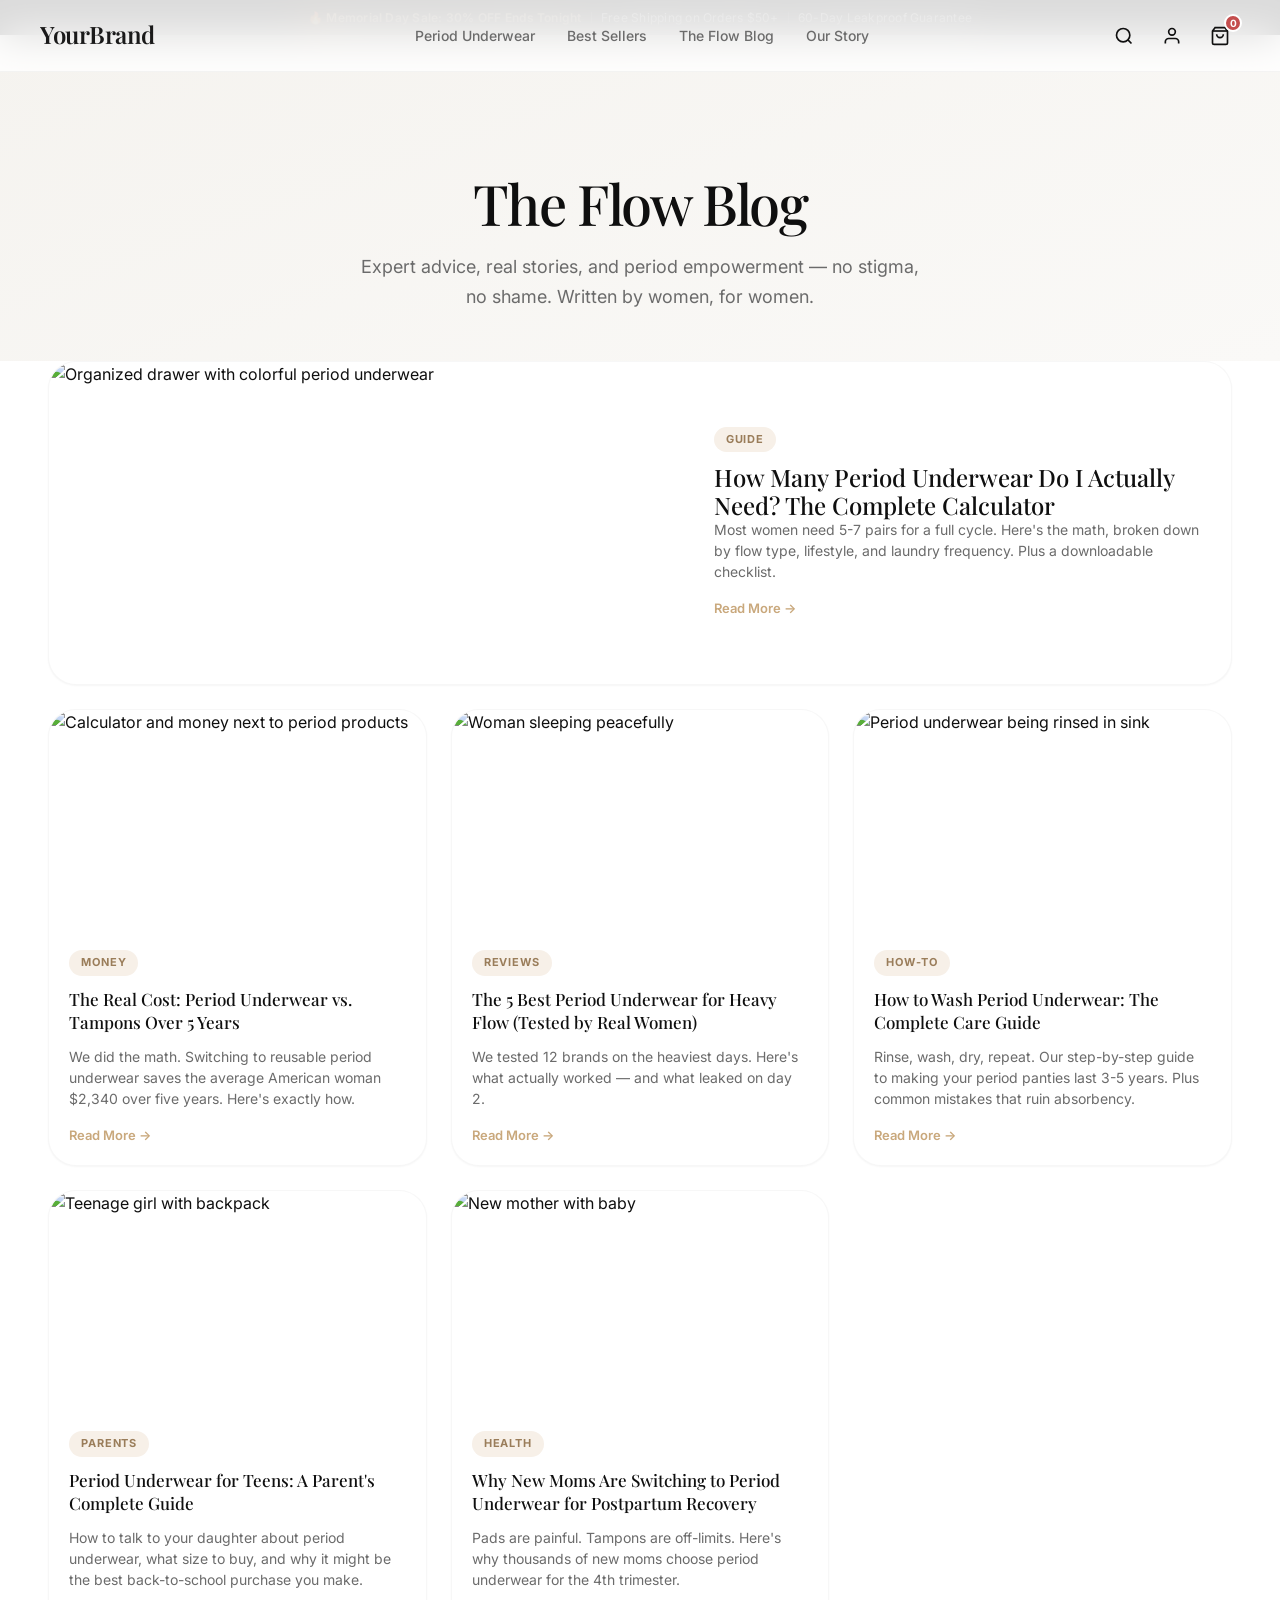
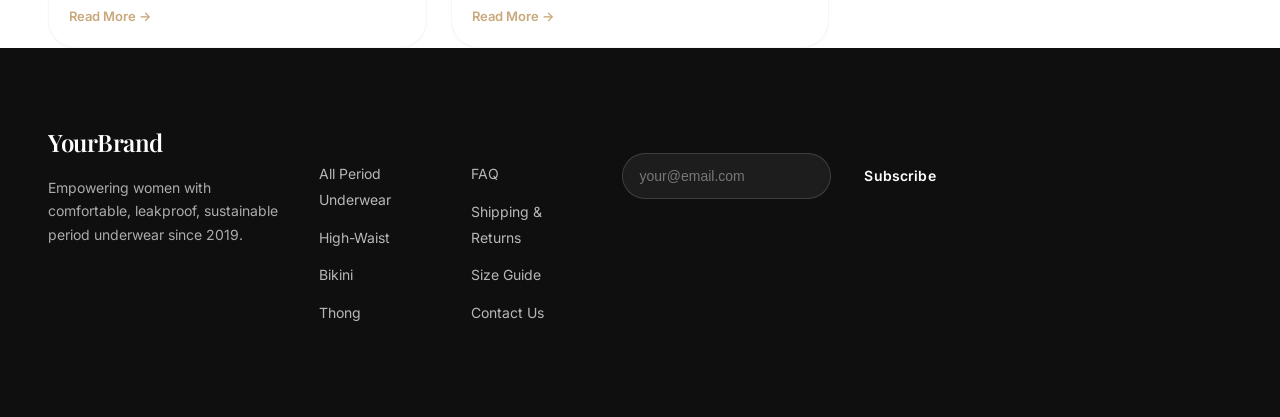
==== commit dd72cc12: "fix: convert absolute paths to relative for GitHub Pages subfolder deployment" ====
--- a/blog/index.html
+++ b/blog/index.html
@@ -6,7 +6,7 @@
     <title>The Flow Blog | Period Tips, Reviews & Women's Health | YourBrand USA</title>
     <meta name="description" content="Expert advice on period underwear, menstrual health, and sustainable living. Real reviews, how-to guides, and stories from women across America.">
     <link rel="canonical" href="https://www.yourbrand.com/blog/">
-    <link rel="stylesheet" href="/css/style.css">
+    <link rel="stylesheet" href="../css/style.css">
     <link href="https://fonts.googleapis.com/css2?family=Playfair+Display:wght@400;500;600;700&family=Inter:wght@300;400;500;600;700&display=swap" rel="stylesheet">
     <script type="application/ld+json">
     {
@@ -36,7 +36,7 @@
     
     <header class="site-header" role="banner">
         <div class="container header__inner">
-            <a href="/" class="logo" aria-label="YourBrand Home">
+            <a href="../index.html" class="logo" aria-label="YourBrand Home">
                 <svg width="140" height="32" viewBox="0 0 140 32" aria-hidden="true">
                     <text x="0" y="24" font-family="Playfair Display, serif" font-size="24" font-weight="600" fill="#1a1a1a">YourBrand</text>
                 </svg>
@@ -44,11 +44,11 @@
             <nav class="main-nav" role="navigation" aria-label="Main navigation">
                 <ul class="nav__list">
                     <li class="nav__item has-dropdown">
-                        <a href="/collections/period-underwear.html" class="nav__link">Period Underwear</a>
+                        <a href="../collections/period-underwear.html" class="nav__link">Period Underwear</a>
                     </li>
-                    <li class="nav__item"><a href="/collections/period-underwear.html?filter=best-sellers" class="nav__link">Best Sellers</a></li>
-                    <li class="nav__item"><a href="/blog/" class="nav__link">The Flow Blog</a></li>
-                    <li class="nav__item"><a href="/about.html" class="nav__link">Our Story</a></li>
+                    <li class="nav__item"><a href="../collections/period-underwear.html?filter=best-sellers" class="nav__link">Best Sellers</a></li>
+                    <li class="nav__item"><a href="./index.html" class="nav__link">The Flow Blog</a></li>
+                    <li class="nav__item"><a href="../about.html" class="nav__link">Our Story</a></li>
                 </ul>
             </nav>
             <div class="header__actions">
@@ -71,7 +71,7 @@
         <section class="blog-grid container">
             <article class="blog-card blog-card--featured">
                 <a href="/blog/how-many-period-panties-do-i-need.html">
-                    <img src="/images/blog/period-panties-guide.webp" alt="Organized drawer with colorful period underwear" width="800" height="400" loading="lazy">
+                    <img src="../images/blog/period-panties-guide.webp" alt="Organized drawer with colorful period underwear" width="800" height="400" loading="lazy">
                 </a>
                 <div class="blog-card__content">
                     <span class="blog-card__cat">Guide</span>
@@ -83,7 +83,7 @@
             
             <article class="blog-card">
                 <a href="/blog/period-underwear-vs-tampons-cost.html">
-                    <img src="/images/blog/cost-comparison.webp" alt="Calculator and money next to period products" width="400" height="250" loading="lazy">
+                    <img src="../images/blog/cost-comparison.webp" alt="Calculator and money next to period products" width="400" height="250" loading="lazy">
                 </a>
                 <div class="blog-card__content">
                     <span class="blog-card__cat">Money</span>
@@ -95,7 +95,7 @@
             
             <article class="blog-card">
                 <a href="/blog/best-period-underwear-heavy-flow.html">
-                    <img src="/images/blog/heavy-flow.webp" alt="Woman sleeping peacefully" width="400" height="250" loading="lazy">
+                    <img src="../images/blog/heavy-flow.webp" alt="Woman sleeping peacefully" width="400" height="250" loading="lazy">
                 </a>
                 <div class="blog-card__content">
                     <span class="blog-card__cat">Reviews</span>
@@ -107,7 +107,7 @@
             
             <article class="blog-card">
                 <a href="/blog/how-to-wash-period-underwear.html">
-                    <img src="/images/blog/washing-guide.webp" alt="Period underwear being rinsed in sink" width="400" height="250" loading="lazy">
+                    <img src="../images/blog/washing-guide.webp" alt="Period underwear being rinsed in sink" width="400" height="250" loading="lazy">
                 </a>
                 <div class="blog-card__content">
                     <span class="blog-card__cat">How-To</span>
@@ -119,7 +119,7 @@
             
             <article class="blog-card">
                 <a href="/blog/period-underwear-for-teens.html">
-                    <img src="/images/blog/teens-guide.webp" alt="Teenage girl with backpack" width="400" height="250" loading="lazy">
+                    <img src="../images/blog/teens-guide.webp" alt="Teenage girl with backpack" width="400" height="250" loading="lazy">
                 </a>
                 <div class="blog-card__content">
                     <span class="blog-card__cat">Parents</span>
@@ -131,7 +131,7 @@
             
             <article class="blog-card">
                 <a href="/blog/period-underwear-postpartum.html">
-                    <img src="/images/blog/postpartum.webp" alt="New mother with baby" width="400" height="250" loading="lazy">
+                    <img src="../images/blog/postpartum.webp" alt="New mother with baby" width="400" height="250" loading="lazy">
                 </a>
                 <div class="blog-card__content">
                     <span class="blog-card__cat">Health</span>
@@ -147,7 +147,7 @@
         <div class="container">
             <div class="footer__grid">
                 <div class="footer__brand">
-                    <a href="/" class="logo" aria-label="YourBrand Home">
+                    <a href="../index.html" class="logo" aria-label="YourBrand Home">
                         <svg width="140" height="32" viewBox="0 0 140 32" aria-hidden="true">
                             <text x="0" y="24" font-family="Playfair Display, serif" font-size="24" font-weight="600" fill="#ffffff">YourBrand</text>
                         </svg>
@@ -157,16 +157,16 @@
                 <div class="footer__links">
                     <h4>Shop</h4>
                     <ul>
-                        <li><a href="/collections/period-underwear.html">All Period Underwear</a></li>
-                        <li><a href="/products/high-waist-period-panties.html">High-Waist</a></li>
-                        <li><a href="/products/period-bikini.html">Bikini</a></li>
-                        <li><a href="/products/period-thong.html">Thong</a></li>
+                        <li><a href="../collections/period-underwear.html">All Period Underwear</a></li>
+                        <li><a href="../products/high-waist-period-panties.html">High-Waist</a></li>
+                        <li><a href="../products/period-bikini.html">Bikini</a></li>
+                        <li><a href="../products/period-thong.html">Thong</a></li>
                     </ul>
                 </div>
                 <div class="footer__links">
                     <h4>Help</h4>
                     <ul>
-                        <li><a href="/faq.html">FAQ</a></li>
+                        <li><a href="../faq.html">FAQ</a></li>
                         <li><a href="/shipping">Shipping & Returns</a></li>
                         <li><a href="/size-guide">Size Guide</a></li>
                         <li><a href="/contact">Contact Us</a></li>
--- a/css/style.css
+++ b/css/style.css
@@ -1,2748 +1,3238 @@
-/* ========== VARIABLES & RESET ========== */
+/* =========================================================
+   YOURBRAND PERIOD UNDERWEAR — PREMIUM DESIGN SYSTEM
+   Luxury e-commerce aesthetic inspired by Thinx, Everlane
+   and modern DTC brands. Mobile-first, accessible, fast.
+   ========================================================= */
+
+/* ========== DESIGN TOKENS ========== */
 :root {
-    --color-primary: #c9a87c;
-    --color-primary-dark: #a88a5e;
-    --color-secondary: #1a1a1a;
-    --color-text: #333333;
-    --color-text-light: #666666;
-    --color-background: #ffffff;
-    --color-background-alt: #faf8f5;
-    --color-background-warm: #f5f0eb;
-    --color-border: #e8e4df;
-    --color-success: #4a7c59;
-    --color-urgency: #c44d4d;
-    --font-heading: 'Playfair Display', Georgia, serif;
-    --font-body: 'Inter', -apple-system, BlinkMacSystemFont, sans-serif;
-    --spacing-xs: 0.25rem;
-    --spacing-sm: 0.5rem;
-    --spacing-md: 1rem;
-    --spacing-lg: 2rem;
-    --spacing-xl: 4rem;
-    --spacing-2xl: 6rem;
-    --radius-sm: 4px;
-    --radius-md: 8px;
-    --radius-lg: 16px;
-    --shadow-sm: 0 1px 2px rgba(0,0,0,0.04);
-    --shadow-md: 0 4px 12px rgba(0,0,0,0.08);
-    --shadow-lg: 0 8px 30px rgba(0,0,0,0.12);
-    --container-max: 1280px;
-    --transition-fast: 150ms ease;
-    --transition-medium: 300ms ease;
-}
-
+  /* Primary Palette — Warm, sophisticated nude/camel */
+  --color-primary:       #bfa07a;
+  --color-primary-light: #d4b896;
+  --color-primary-dark:  #9a7d5a;
+  --color-primary-soft:  #f7f0e8;
+
+  /* Neutrals — True luxury: deep ink, soft stone, warm ivory */
+  --color-ink:           #0f0f0f;
+  --color-ink-secondary: #2a2a2a;
+  --color-stone:         #6b6b6b;
+  --color-stone-light:   #9a9a9a;
+  --color-ivory:         #faf9f7;
+  --color-cream:         #f5f3ef;
+  --color-pure:          #ffffff;
+
+  /* Accents */
+  --color-rose:          #c9a89a;
+  --color-sage:          #7a9e7a;
+  --color-terracotta:    #c17c5e;
+  --color-gold:          #c9a87c;
+
+  /* Feedback */
+  --color-success:       #4a7c59;
+  --color-error:         #c44d4d;
+
+  /* Typography */
+  --font-heading:  'Playfair Display', Georgia, 'Times New Roman', serif;
+  --font-body:     'Inter', -apple-system, BlinkMacSystemFont, 'Segoe UI', sans-serif;
+  --font-mono:     'SF Mono', Monaco, Consolas, monospace;
+
+  /* Scale (8pt grid) */
+  --space-1:  0.25rem;   /* 4px  */
+  --space-2:  0.5rem;    /* 8px  */
+  --space-3:  0.75rem;   /* 12px */
+  --space-4:  1rem;      /* 16px */
+  --space-5:  1.25rem;   /* 20px */
+  --space-6:  1.5rem;    /* 24px */
+  --space-8:  2rem;      /* 32px */
+  --space-10: 2.5rem;     /* 40px */
+  --space-12: 3rem;       /* 48px */
+  --space-16: 4rem;       /* 64px */
+  --space-20: 5rem;       /* 80px */
+  --space-24: 6rem;       /* 96px */
+  --space-32: 8rem;       /* 128px */
+
+  /* Radius */
+  --radius-sm:   6px;
+  --radius-md:   12px;
+  --radius-lg:   20px;
+  --radius-xl:   28px;
+  --radius-full: 9999px;
+
+  /* Shadows — layered for depth */
+  --shadow-1: 0 1px 2px rgba(15,15,15,0.04);
+  --shadow-2: 0 2px 8px rgba(15,15,15,0.06);
+  --shadow-3: 0 4px 16px rgba(15,15,15,0.08);
+  --shadow-4: 0 8px 30px rgba(15,15,15,0.10);
+  --shadow-5: 0 16px 48px rgba(15,15,15,0.12);
+  --shadow-glow: 0 0 40px rgba(191,160,122,0.15);
+
+  /* Transitions */
+  --ease-out:      cubic-bezier(0.25, 0.46, 0.45, 0.94);
+  --ease-in-out:   cubic-bezier(0.65, 0, 0.35, 1);
+  --ease-spring:   cubic-bezier(0.34, 1.56, 0.64, 1);
+  --duration-fast: 200ms;
+  --duration-base: 300ms;
+  --duration-slow: 500ms;
+  --duration-slower: 800ms;
+
+  /* Layout */
+  --container-max: 1320px;
+  --header-height: 72px;
+}
+
+/* ========== RESET & BASE ========== */
 *, *::before, *::after {
-    box-sizing: border-box;
-    margin: 0;
-    padding: 0;
+  box-sizing: border-box;
+  margin: 0;
+  padding: 0;
 }
 
 html {
-    scroll-behavior: smooth;
-    -webkit-text-size-adjust: 100%;
+  scroll-behavior: smooth;
+  -webkit-text-size-adjust: 100%;
+  font-size: 16px;
 }
 
 body {
-    font-family: var(--font-body);
-    color: var(--color-text);
-    line-height: 1.6;
-    background: var(--color-background);
-    -webkit-font-smoothing: antialiased;
-    -moz-osx-font-smoothing: grayscale;
+  font-family: var(--font-body);
+  font-size: 1rem;
+  line-height: 1.6;
+  color: var(--color-ink);
+  background: var(--color-pure);
+  -webkit-font-smoothing: antialiased;
+  -moz-osx-font-smoothing: grayscale;
+  overflow-x: hidden;
 }
 
 img {
-    max-width: 100%;
-    height: auto;
+  max-width: 100%;
+  height: auto;
+  display: block;
+}
+
+a {
+  color: inherit;
+  text-decoration: none;
+}
+
+ul, ol {
+  list-style: none;
+}
+
+table {
+  border-collapse: collapse;
+  width: 100%;
+}
+
+::selection {
+  background: var(--color-primary-soft);
+  color: var(--color-ink);
+}
+
+/* ========== UTILITY CLASSES ========== */
+.container {
+  max-width: var(--container-max);
+  margin: 0 auto;
+  padding: 0 var(--space-6);
+}
+
+@media (min-width: 768px) {
+  .container {
+    padding: 0 var(--space-10);
+  }
+}
+
+@media (min-width: 1024px) {
+  .container {
+    padding: 0 var(--space-12);
+  }
+}
+
+.skip-link {
+  position: absolute;
+  top: -100px;
+  left: var(--space-4);
+  background: var(--color-ink);
+  color: var(--color-pure);
+  padding: var(--space-3) var(--space-4);
+  border-radius: var(--radius-md);
+  font-size: 0.875rem;
+  font-weight: 500;
+  z-index: 9999;
+  transition: top var(--duration-fast) var(--ease-out);
+}
+
+.skip-link:focus {
+  top: var(--space-4);
+}
+
+.visually-hidden {
+  position: absolute;
+  width: 1px;
+  height: 1px;
+  padding: 0;
+  margin: -1px;
+  overflow: hidden;
+  clip: rect(0, 0, 0, 0);
+  white-space: nowrap;
+  border: 0;
+}
+
+/* ========== TYPOGRAPHY SCALE ========== */
+h1, h2, h3, h4, h5, h6 {
+  font-family: var(--font-heading);
+  font-weight: 500;
+  line-height: 1.15;
+  letter-spacing: -0.02em;
+  color: var(--color-ink);
+}
+
+.section-title {
+  font-size: clamp(2rem, 5vw, 3.25rem);
+  text-align: center;
+  margin-bottom: var(--space-4);
+  letter-spacing: -0.03em;
+}
+
+.section-subtitle {
+  text-align: center;
+  color: var(--color-stone);
+  font-size: clamp(1rem, 2vw, 1.125rem);
+  max-width: 560px;
+  margin: 0 auto var(--space-16);
+  line-height: 1.6;
+}
+
+/* ========== BUTTONS — Premium Pill Style ========== */
+.btn {
+  display: inline-flex;
+  align-items: center;
+  justify-content: center;
+  gap: var(--space-2);
+  padding: var(--space-3) var(--space-6);
+  font-family: var(--font-body);
+  font-size: 0.875rem;
+  font-weight: 600;
+  letter-spacing: 0.01em;
+  border-radius: var(--radius-full);
+  border: 1.5px solid transparent;
+  cursor: pointer;
+  transition: all var(--duration-base) var(--ease-out);
+  line-height: 1.4;
+  position: relative;
+  overflow: hidden;
+  white-space: nowrap;
+}
+
+.btn::before {
+  content: '';
+  position: absolute;
+  inset: 0;
+  background: rgba(255,255,255,0.1);
+  opacity: 0;
+  transition: opacity var(--duration-base) var(--ease-out);
+}
+
+.btn:hover::before {
+  opacity: 1;
+}
+
+.btn--primary {
+  background: var(--color-ink);
+  color: var(--color-pure);
+  border-color: var(--color-ink);
+}
+
+.btn--primary:hover {
+  background: var(--color-ink-secondary);
+  border-color: var(--color-ink-secondary);
+  transform: translateY(-2px);
+  box-shadow: var(--shadow-4);
+}
+
+.btn--outline {
+  background: transparent;
+  color: var(--color-ink);
+  border-color: var(--color-ink);
+}
+
+.btn--outline:hover {
+  background: var(--color-ink);
+  color: var(--color-pure);
+  transform: translateY(-2px);
+}
+
+.btn--large {
+  padding: var(--space-4) var(--space-8);
+  font-size: 1rem;
+}
+
+.btn--xlarge {
+  padding: var(--space-4) var(--space-10);
+  font-size: 1.0625rem;
+}
+
+.btn--full {
+  width: 100%;
+}
+
+/* ========== BADGE ========== */
+.badge {
+  display: inline-flex;
+  align-items: center;
+  gap: var(--space-1);
+  background: var(--color-ink);
+  color: var(--color-pure);
+  font-size: 0.6875rem;
+  font-weight: 700;
+  text-transform: uppercase;
+  letter-spacing: 0.08em;
+  padding: var(--space-1) var(--space-3);
+  border-radius: var(--radius-full);
+}
+
+/* ========== TOP BAR — Ultra-minimal ========== */
+.top-bar {
+  background: var(--color-ink);
+  color: var(--color-pure);
+  padding: var(--space-2) 0;
+  font-size: 0.75rem;
+  text-align: center;
+  letter-spacing: 0.02em;
+}
+
+.top-bar__text {
+  display: flex;
+  flex-wrap: wrap;
+  justify-content: center;
+  align-items: center;
+  gap: var(--space-2);
+}
+
+.top-bar .urgency {
+  color: var(--color-primary-light);
+  font-weight: 600;
+}
+
+.top-bar .separator {
+  opacity: 0.3;
+  font-size: 0.6rem;
+}
+
+/* ========== HEADER — Floating, blurred background ========== */
+.site-header {
+  background: rgba(255,255,255,0.85);
+  backdrop-filter: blur(20px) saturate(180%);
+  -webkit-backdrop-filter: blur(20px) saturate(180%);
+  border-bottom: 1px solid rgba(0,0,0,0.04);
+  position: fixed;
+  top: 0;
+  left: 0;
+  right: 0;
+  z-index: 100;
+  height: var(--header-height);
+  transition: box-shadow var(--duration-base) var(--ease-out),
+              background var(--duration-base) var(--ease-out);
+}
+
+.site-header.scrolled {
+  box-shadow: var(--shadow-2);
+  background: rgba(255,255,255,0.95);
+}
+
+.header__inner {
+  display: flex;
+  align-items: center;
+  justify-content: space-between;
+  height: 100%;
+  padding: 0 var(--space-6);
+}
+
+@media (min-width: 768px) {
+  .header__inner {
+    padding: 0 var(--space-10);
+  }
+}
+
+.logo {
+  display: flex;
+  align-items: center;
+  flex-shrink: 0;
+  font-family: var(--font-heading);
+  font-size: 1.5rem;
+  font-weight: 600;
+  letter-spacing: -0.02em;
+  color: var(--color-ink);
+  transition: opacity var(--duration-fast) var(--ease-out);
+}
+
+.logo:hover {
+  opacity: 0.7;
+}
+
+/* ========== NAVIGATION ========== */
+.main-nav {
+  display: none;
+}
+
+@media (min-width: 1024px) {
+  .main-nav {
     display: block;
-}
-
-a {
-    color: inherit;
-    text-decoration: none;
-}
-
-ul, ol {
-    list-style: none;
-}
-
-table {
-    border-collapse: collapse;
-    width: 100%;
-}
-
-/* ========== UTILITY ========== */
-.container {
-    max-width: var(--container-max);
-    margin: 0 auto;
-    padding: 0 var(--spacing-lg);
-}
-
-.skip-link {
-    position: absolute;
-    top: -100px;
-    left: 0;
-    background: var(--color-secondary);
-    color: white;
-    padding: var(--spacing-sm) var(--spacing-md);
-    z-index: 9999;
-    transition: top var(--transition-fast);
-}
-
-.skip-link:focus {
-    top: 0;
-}
-
-.visually-hidden {
-    position: absolute;
-    width: 1px;
-    height: 1px;
-    padding: 0;
-    margin: -1px;
-    overflow: hidden;
-    clip: rect(0, 0, 0, 0);
-    border: 0;
-}
-
-/* ========== BUTTONS ========== */
-.btn {
-    display: inline-flex;
-    align-items: center;
-    justify-content: center;
-    gap: var(--spacing-sm);
-    padding: var(--spacing-sm) var(--spacing-md);
-    font-family: var(--font-body);
-    font-size: 0.875rem;
-    font-weight: 600;
-    text-align: center;
-    border-radius: var(--radius-md);
-    border: 2px solid transparent;
-    cursor: pointer;
-    transition: all var(--transition-medium);
-    line-height: 1.4;
-}
-
-.btn--primary {
-    background: var(--color-secondary);
-    color: white;
-    border-color: var(--color-secondary);
-}
-
-.btn--primary:hover {
-    background: var(--color-primary);
-    border-color: var(--color-primary);
-    transform: translateY(-1px);
-    box-shadow: var(--shadow-md);
-}
-
-.btn--outline {
-    background: transparent;
-    color: var(--color-secondary);
-    border-color: var(--color-secondary);
-}
-
-.btn--outline:hover {
-    background: var(--color-secondary);
-    color: white;
-}
-
-.btn--large {
-    padding: var(--spacing-md) var(--spacing-lg);
-    font-size: 1rem;
-}
-
-.btn--xlarge {
-    padding: var(--spacing-md) var(--spacing-xl);
-    font-size: 1.125rem;
-}
-
-.btn--full {
-    width: 100%;
-}
-
-/* ========== TOP BAR ========== */
-.top-bar {
-    background: var(--color-secondary);
-    color: white;
-    padding: var(--spacing-sm) 0;
-    font-size: 0.8125rem;
-    text-align: center;
-}
-
-.top-bar__text {
-    display: flex;
-    flex-wrap: wrap;
-    justify-content: center;
-    align-items: center;
-    gap: var(--spacing-sm);
-}
-
-.top-bar .urgency {
-    color: #ffcccb;
-    font-weight: 600;
-}
-
-.top-bar .separator {
-    opacity: 0.5;
-}
-
-/* ========== HEADER ========== */
-.site-header {
-    background: white;
-    border-bottom: 1px solid var(--color-border);
-    position: sticky;
-    top: 0;
-    z-index: 100;
-    box-shadow: var(--shadow-sm);
-}
-
-.header__inner {
-    display: flex;
-    align-items: center;
-    justify-content: space-between;
-    height: 64px;
-}
-
-.logo {
-    display: flex;
-    align-items: center;
-    flex-shrink: 0;
-}
-
-.main-nav {
-    display: none;
+  }
 }
 
 .nav__list {
-    display: flex;
-    gap: var(--spacing-lg);
-    align-items: center;
+  display: flex;
+  gap: var(--space-8);
+  align-items: center;
 }
 
 .nav__link {
-    font-size: 0.875rem;
-    font-weight: 500;
-    color: var(--color-text);
-    padding: var(--spacing-sm) 0;
-    position: relative;
+  font-size: 0.875rem;
+  font-weight: 500;
+  color: var(--color-stone);
+  padding: var(--space-2) 0;
+  position: relative;
+  transition: color var(--duration-fast) var(--ease-out);
 }
 
 .nav__link::after {
-    content: '';
-    position: absolute;
-    bottom: 0;
-    left: 0;
-    width: 0;
-    height: 2px;
-    background: var(--color-primary);
-    transition: width var(--transition-medium);
+  content: '';
+  position: absolute;
+  bottom: -2px;
+  left: 0;
+  width: 0;
+  height: 2px;
+  background: var(--color-primary);
+  border-radius: var(--radius-full);
+  transition: width var(--duration-base) var(--ease-out);
+}
+
+.nav__link:hover {
+  color: var(--color-ink);
 }
 
 .nav__link:hover::after {
-    width: 100%;
-}
-
+  width: 100%;
+}
+
+/* Dropdown */
 .has-dropdown {
-    position: relative;
+  position: relative;
 }
 
 .dropdown {
-    position: absolute;
-    top: 100%;
-    left: -20px;
-    background: white;
-    border: 1px solid var(--color-border);
-    border-radius: var(--radius-md);
-    box-shadow: var(--shadow-lg);
-    padding: var(--spacing-md);
-    min-width: 200px;
-    opacity: 0;
-    visibility: hidden;
-    transform: translateY(10px);
-    transition: all var(--transition-medium);
+  position: absolute;
+  top: calc(100% + var(--space-2));
+  left: -20px;
+  background: var(--color-pure);
+  border: 1px solid rgba(0,0,0,0.06);
+  border-radius: var(--radius-lg);
+  box-shadow: var(--shadow-5);
+  padding: var(--space-3);
+  min-width: 220px;
+  opacity: 0;
+  visibility: hidden;
+  transform: translateY(8px);
+  transition: all var(--duration-base) var(--ease-out);
 }
 
 .has-dropdown:hover .dropdown,
 .has-dropdown:focus-within .dropdown {
-    opacity: 1;
-    visibility: visible;
-    transform: translateY(0);
+  opacity: 1;
+  visibility: visible;
+  transform: translateY(0);
 }
 
 .dropdown__list li a {
-    display: block;
-    padding: var(--spacing-sm) var(--spacing-md);
-    font-size: 0.875rem;
-    color: var(--color-text);
-    border-radius: var(--radius-sm);
-    transition: background var(--transition-fast);
+  display: block;
+  padding: var(--space-3) var(--space-4);
+  font-size: 0.875rem;
+  color: var(--color-ink);
+  border-radius: var(--radius-md);
+  transition: all var(--duration-fast) var(--ease-out);
 }
 
 .dropdown__list li a:hover {
-    background: var(--color-background-alt);
-}
-
+  background: var(--color-ivory);
+  color: var(--color-primary-dark);
+}
+
+/* Header Actions */
 .header__actions {
-    display: flex;
-    align-items: center;
-    gap: var(--spacing-sm);
+  display: flex;
+  align-items: center;
+  gap: var(--space-2);
 }
 
 .btn-icon {
-    display: flex;
-    align-items: center;
-    justify-content: center;
-    width: 40px;
-    height: 40px;
-    border-radius: 50%;
-    background: transparent;
-    border: none;
-    cursor: pointer;
-    color: var(--color-text);
-    transition: background var(--transition-fast);
-    position: relative;
+  display: flex;
+  align-items: center;
+  justify-content: center;
+  width: 40px;
+  height: 40px;
+  border-radius: var(--radius-full);
+  background: transparent;
+  border: none;
+  cursor: pointer;
+  color: var(--color-ink);
+  transition: all var(--duration-fast) var(--ease-out);
+  position: relative;
 }
 
 .btn-icon:hover {
-    background: var(--color-background-alt);
+  background: var(--color-ivory);
+  transform: scale(1.05);
 }
 
 .cart-count {
-    position: absolute;
-    top: -2px;
-    right: -2px;
-    background: var(--color-urgency);
-    color: white;
-    font-size: 0.625rem;
-    font-weight: 700;
-    width: 18px;
-    height: 18px;
-    border-radius: 50%;
-    display: flex;
-    align-items: center;
-    justify-content: center;
-}
-
+  position: absolute;
+  top: -2px;
+  right: -2px;
+  background: var(--color-error);
+  color: var(--color-pure);
+  font-size: 0.625rem;
+  font-weight: 700;
+  width: 18px;
+  height: 18px;
+  border-radius: var(--radius-full);
+  display: flex;
+  align-items: center;
+  justify-content: center;
+  border: 2px solid var(--color-pure);
+}
+
+/* Mobile Menu */
 .mobile-menu-btn {
-    display: flex;
-    flex-direction: column;
-    justify-content: center;
-    gap: 5px;
-    width: 40px;
-    height: 40px;
-    background: none;
-    border: none;
-    cursor: pointer;
-    padding: 8px;
+  display: flex;
+  flex-direction: column;
+  justify-content: center;
+  gap: 5px;
+  width: 40px;
+  height: 40px;
+  background: none;
+  border: none;
+  cursor: pointer;
+  padding: 8px;
 }
 
 .mobile-menu-btn span {
-    display: block;
-    width: 24px;
-    height: 2px;
-    background: var(--color-text);
-    border-radius: 1px;
-    transition: all var(--transition-medium);
-}
-
-/* ========== HERO ========== */
+  display: block;
+  width: 22px;
+  height: 2px;
+  background: var(--color-ink);
+  border-radius: 1px;
+  transition: all var(--duration-base) var(--ease-out);
+}
+
+@media (min-width: 1024px) {
+  .mobile-menu-btn {
+    display: none;
+  }
+}
+
+/* ========== HERO — Full-bleed, dramatic ========== */
 .hero {
-    padding: var(--spacing-xl) 0;
-    background: linear-gradient(135deg, var(--color-background-alt) 0%, var(--color-background-warm) 100%);
+  padding-top: calc(var(--header-height) + var(--space-16));
+  padding-bottom: var(--space-24);
+  background: linear-gradient(160deg, var(--color-cream) 0%, var(--color-ivory) 50%, var(--color-primary-soft) 100%);
+  position: relative;
+  overflow: hidden;
+}
+
+.hero::before {
+  content: '';
+  position: absolute;
+  top: -50%;
+  right: -20%;
+  width: 800px;
+  height: 800px;
+  background: radial-gradient(circle, rgba(191,160,122,0.12) 0%, transparent 70%);
+  pointer-events: none;
 }
 
 .hero__grid {
-    display: grid;
-    gap: var(--spacing-xl);
-    align-items: center;
+  display: grid;
+  gap: var(--space-12);
+  align-items: center;
+  position: relative;
+  z-index: 1;
+}
+
+@media (min-width: 1024px) {
+  .hero__grid {
+    grid-template-columns: 1fr 1fr;
+    gap: var(--space-16);
+  }
 }
 
 .hero__badge {
-    margin-bottom: var(--spacing-md);
-}
-
-.badge {
-    display: inline-block;
-    background: var(--color-primary);
-    color: white;
-    font-size: 0.75rem;
-    font-weight: 700;
-    text-transform: uppercase;
-    letter-spacing: 0.05em;
-    padding: var(--spacing-xs) var(--spacing-md);
-    border-radius: 100px;
+  margin-bottom: var(--space-4);
+  animation: fadeInUp var(--duration-slow) var(--ease-out) both;
 }
 
 .hero__title {
-    font-family: var(--font-heading);
-    font-size: 2.5rem;
-    font-weight: 600;
-    line-height: 1.15;
-    color: var(--color-secondary);
-    margin-bottom: var(--spacing-md);
+  font-size: clamp(2.5rem, 6vw, 4.5rem);
+  line-height: 1.05;
+  letter-spacing: -0.03em;
+  margin-bottom: var(--space-6);
+  animation: fadeInUp var(--duration-slow) var(--ease-out) 0.1s both;
 }
 
 .hero__title em {
-    color: var(--color-primary);
-    font-style: italic;
+  color: var(--color-primary-dark);
+  font-style: italic;
+  position: relative;
 }
 
 .hero__subtitle {
-    font-size: 1.125rem;
-    color: var(--color-text-light);
-    margin-bottom: var(--spacing-lg);
-    max-width: 540px;
+  font-size: clamp(1.0625rem, 2vw, 1.25rem);
+  color: var(--color-stone);
+  line-height: 1.7;
+  margin-bottom: var(--space-8);
+  max-width: 520px;
+  animation: fadeInUp var(--duration-slow) var(--ease-out) 0.2s both;
 }
 
 .hero__stats {
-    display: flex;
-    gap: var(--spacing-lg);
-    margin-bottom: var(--spacing-lg);
+  display: flex;
+  gap: var(--space-10);
+  margin-bottom: var(--space-8);
+  animation: fadeInUp var(--duration-slow) var(--ease-out) 0.3s both;
 }
 
 .stat {
-    text-align: center;
+  text-align: left;
 }
 
 .stat__number {
-    display: block;
-    font-family: var(--font-heading);
-    font-size: 2rem;
-    font-weight: 700;
-    color: var(--color-primary);
-    line-height: 1;
+  display: block;
+  font-family: var(--font-heading);
+  font-size: clamp(1.75rem, 4vw, 2.5rem);
+  font-weight: 600;
+  color: var(--color-primary-dark);
+  line-height: 1;
+  letter-spacing: -0.02em;
 }
 
 .stat__label {
-    font-size: 0.75rem;
-    color: var(--color-text-light);
-    text-transform: uppercase;
-    letter-spacing: 0.05em;
+  font-size: 0.6875rem;
+  color: var(--color-stone);
+  text-transform: uppercase;
+  letter-spacing: 0.08em;
+  margin-top: var(--space-1);
 }
 
 .hero__ctas {
-    display: flex;
-    flex-wrap: wrap;
-    gap: var(--spacing-md);
-    margin-bottom: var(--spacing-lg);
+  display: flex;
+  flex-wrap: wrap;
+  gap: var(--space-4);
+  margin-bottom: var(--space-8);
+  animation: fadeInUp var(--duration-slow) var(--ease-out) 0.4s both;
 }
 
 .hero__trust {
-    display: flex;
-    flex-direction: column;
-    gap: var(--spacing-sm);
+  display: flex;
+  flex-direction: column;
+  gap: var(--space-3);
+  animation: fadeInUp var(--duration-slow) var(--ease-out) 0.5s both;
 }
 
 .trust-badges {
-    display: flex;
-    gap: var(--spacing-md);
-    align-items: center;
+  display: flex;
+  gap: var(--space-4);
+  align-items: center;
+  opacity: 0.7;
 }
 
 .trust-text {
-    font-size: 0.75rem;
-    color: var(--color-text-light);
+  font-size: 0.75rem;
+  color: var(--color-stone-light);
+  letter-spacing: 0.01em;
 }
 
 .trust-text em {
-    font-style: normal;
-    font-weight: 600;
-}
-
+  font-style: normal;
+  font-weight: 600;
+  color: var(--color-stone);
+}
+
+/* Hero Image */
 .hero__image {
-    position: relative;
-    border-radius: var(--radius-lg);
-    overflow: hidden;
+  position: relative;
+  border-radius: var(--radius-xl);
+  overflow: hidden;
+  box-shadow: var(--shadow-5);
+  animation: fadeInScale var(--duration-slower) var(--ease-out) 0.3s both;
 }
 
 .hero__image img {
-    width: 100%;
-    height: auto;
-    border-radius: var(--radius-lg);
-}
-
+  width: 100%;
+  height: auto;
+  object-fit: cover;
+  transition: transform var(--duration-slow) var(--ease-out);
+}
+
+.hero__image:hover img {
+  transform: scale(1.03);
+}
+
+/* Floating Cards */
 .floating-card {
-    position: absolute;
-    background: white;
-    padding: var(--spacing-sm) var(--spacing-md);
-    border-radius: var(--radius-md);
-    box-shadow: var(--shadow-lg);
-    display: flex;
-    align-items: center;
-    gap: var(--spacing-sm);
-    font-size: 0.8125rem;
-    font-weight: 500;
-    animation: float 3s ease-in-out infinite;
+  position: absolute;
+  background: var(--color-pure);
+  padding: var(--space-3) var(--space-4);
+  border-radius: var(--radius-lg);
+  box-shadow: var(--shadow-4);
+  display: flex;
+  align-items: center;
+  gap: var(--space-2);
+  font-size: 0.8125rem;
+  font-weight: 500;
+  animation: float 4s ease-in-out infinite;
+  border: 1px solid rgba(0,0,0,0.04);
 }
 
 .floating-card--1 {
-    top: 20%;
-    left: -10px;
+  top: 15%;
+  left: -20px;
 }
 
 .floating-card--2 {
-    bottom: 20%;
-    right: -10px;
-    animation-delay: 1.5s;
+  bottom: 20%;
+  right: -20px;
+  animation-delay: 2s;
 }
 
 .floating-card__icon {
-    font-size: 1.25rem;
+  font-size: 1.25rem;
 }
 
 @keyframes float {
-    0%, 100% { transform: translateY(0); }
-    50% { transform: translateY(-10px); }
-}
-
-/* ========== SOCIAL PROOF BAR ========== */
+  0%, 100% { transform: translateY(0); }
+  50% { transform: translateY(-12px); }
+}
+
+/* ========== SOCIAL PROOF BAR — Dark, elegant ========== */
 .social-proof-bar {
-    background: var(--color-secondary);
-    color: white;
-    padding: var(--spacing-lg) 0;
+  background: var(--color-ink);
+  color: var(--color-pure);
+  padding: var(--space-8) 0;
+  position: relative;
 }
 
 .proof-grid {
-    display: grid;
-    gap: var(--spacing-lg);
+  display: grid;
+  gap: var(--space-6);
+}
+
+@media (min-width: 768px) {
+  .proof-grid {
+    grid-template-columns: repeat(3, 1fr);
+  }
 }
 
 .proof-item {
-    text-align: center;
+  text-align: center;
+  padding: var(--space-4);
 }
 
 .proof-item .stars {
-    color: #ffd700;
-    font-size: 1.125rem;
-    margin-bottom: var(--spacing-sm);
+  color: var(--color-gold);
+  font-size: 1rem;
+  letter-spacing: 0.15em;
+  margin-bottom: var(--space-3);
 }
 
 .proof-item p {
-    font-size: 0.875rem;
-    line-height: 1.5;
-    opacity: 0.9;
+  font-size: 0.875rem;
+  line-height: 1.6;
+  opacity: 0.85;
+  font-style: italic;
 }
 
 .proof-item strong {
-    color: var(--color-primary);
+  color: var(--color-primary-light);
+  font-style: normal;
+  font-weight: 600;
 }
 
 /* ========== PROBLEM / SOLUTION ========== */
 .problem-solution {
-    padding: var(--spacing-2xl) 0;
-}
-
-.section-title {
-    font-family: var(--font-heading);
-    font-size: 2rem;
-    font-weight: 600;
-    text-align: center;
-    color: var(--color-secondary);
-    margin-bottom: var(--spacing-md);
-}
-
-.section-subtitle {
-    text-align: center;
-    color: var(--color-text-light);
-    font-size: 1.0625rem;
-    max-width: 600px;
-    margin: 0 auto var(--spacing-xl);
+  padding: var(--space-24) 0;
+  background: var(--color-pure);
 }
 
 .comparison {
-    display: grid;
-    gap: var(--spacing-lg);
-    max-width: 900px;
-    margin: 0 auto;
+  display: grid;
+  gap: var(--space-8);
+  max-width: 1000px;
+  margin: 0 auto;
+}
+
+@media (min-width: 768px) {
+  .comparison {
+    grid-template-columns: 1fr auto 1fr;
+    align-items: start;
+    gap: var(--space-8);
+  }
 }
 
 .comparison__before,
 .comparison__after {
-    padding: var(--spacing-lg);
-    border-radius: var(--radius-lg);
+  padding: var(--space-8);
+  border-radius: var(--radius-xl);
 }
 
 .comparison__before {
-    background: #fff5f5;
-    border: 1px solid #ffd1d1;
+  background: #fef2f2;
+  border: 1px solid #fecaca;
 }
 
 .comparison__after {
-    background: #f0fff4;
-    border: 1px solid #b4f0c9;
+  background: #f0fdf4;
+  border: 1px solid #bbf7d0;
 }
 
 .comparison h3 {
-    font-family: var(--font-heading);
-    font-size: 1.25rem;
-    margin-bottom: var(--spacing-md);
+  font-size: 1.125rem;
+  margin-bottom: var(--space-6);
+  letter-spacing: 0;
 }
 
 .comparison ul {
-    display: flex;
-    flex-direction: column;
-    gap: var(--spacing-sm);
+  display: flex;
+  flex-direction: column;
+  gap: var(--space-3);
 }
 
 .comparison li {
-    font-size: 0.9375rem;
-    padding-left: var(--spacing-md);
-    position: relative;
+  font-size: 0.9375rem;
+  padding-left: var(--space-6);
+  position: relative;
+  line-height: 1.5;
+  color: var(--color-ink-secondary);
 }
 
 .comparison__before li::before {
-    content: '✗';
-    position: absolute;
-    left: 0;
-    color: #c44d4d;
-    font-weight: 700;
+  content: '✕';
+  position: absolute;
+  left: 0;
+  color: var(--color-error);
+  font-weight: 700;
+  font-size: 0.75rem;
 }
 
 .comparison__after li::before {
-    content: '✓';
-    position: absolute;
-    left: 0;
-    color: #4a7c59;
-    font-weight: 700;
+  content: '✓';
+  position: absolute;
+  left: 0;
+  color: var(--color-success);
+  font-weight: 700;
 }
 
 .comparison__arrow {
-    display: flex;
-    justify-content: center;
-    color: var(--color-primary);
+  display: flex;
+  justify-content: center;
+  align-items: center;
+  color: var(--color-primary);
+  padding: var(--space-4) 0;
+}
+
+@media (min-width: 768px) {
+  .comparison__arrow {
+    padding: 0;
+  }
 }
 
 /* ========== HOW IT WORKS ========== */
 .how-it-works {
-    padding: var(--spacing-2xl) 0;
-    background: var(--color-background-alt);
+  padding: var(--space-24) 0;
+  background: var(--color-ivory);
+  position: relative;
+}
+
+.how-it-works::before {
+  content: '';
+  position: absolute;
+  top: 0;
+  left: 0;
+  right: 0;
+  height: 1px;
+  background: linear-gradient(90deg, transparent, rgba(0,0,0,0.06), transparent);
 }
 
 .steps {
-    display: grid;
-    gap: var(--spacing-lg);
-    max-width: 1000px;
-    margin: 0 auto;
+  display: grid;
+  gap: var(--space-6);
+  max-width: 1100px;
+  margin: 0 auto;
+  position: relative;
+}
+
+@media (min-width: 768px) {
+  .steps {
+    grid-template-columns: repeat(2, 1fr);
+  }
+}
+
+@media (min-width: 1024px) {
+  .steps {
+    grid-template-columns: repeat(4, 1fr);
+  }
 }
 
 .step {
-    text-align: center;
-    padding: var(--spacing-lg);
-    background: white;
-    border-radius: var(--radius-lg);
-    box-shadow: var(--shadow-sm);
-    transition: transform var(--transition-medium), box-shadow var(--transition-medium);
+  text-align: center;
+  padding: var(--space-8) var(--space-6);
+  background: var(--color-pure);
+  border-radius: var(--radius-xl);
+  box-shadow: var(--shadow-1);
+  transition: all var(--duration-base) var(--ease-out);
+  border: 1px solid rgba(0,0,0,0.03);
 }
 
 .step:hover {
-    transform: translateY(-4px);
-    box-shadow: var(--shadow-md);
+  transform: translateY(-8px);
+  box-shadow: var(--shadow-4);
 }
 
 .step__number {
-    font-family: var(--font-heading);
-    font-size: 3rem;
-    font-weight: 700;
-    color: var(--color-primary);
-    opacity: 0.3;
-    line-height: 1;
-    margin-bottom: var(--spacing-sm);
+  font-family: var(--font-heading);
+  font-size: 3.5rem;
+  font-weight: 600;
+  color: var(--color-primary);
+  opacity: 0.2;
+  line-height: 1;
+  margin-bottom: var(--space-2);
 }
 
 .step__icon {
-    margin-bottom: var(--spacing-md);
+  margin-bottom: var(--space-4);
+  display: inline-flex;
+  align-items: center;
+  justify-content: center;
+  width: 56px;
+  height: 56px;
+  border-radius: var(--radius-full);
+  background: var(--color-primary-soft);
 }
 
 .step h3 {
-    font-family: var(--font-heading);
-    font-size: 1.25rem;
-    margin-bottom: var(--spacing-sm);
+  font-size: 1.125rem;
+  margin-bottom: var(--space-3);
+  letter-spacing: 0;
 }
 
 .step p {
-    font-size: 0.9375rem;
-    color: var(--color-text-light);
-}
-
-/* ========== FEATURED PRODUCTS ========== */
+  font-size: 0.875rem;
+  color: var(--color-stone);
+  line-height: 1.6;
+}
+
+/* ========== FEATURED PRODUCTS — Premium cards ========== */
 .featured-products {
-    padding: var(--spacing-2xl) 0;
+  padding: var(--space-24) 0;
+  background: var(--color-pure);
 }
 
 .product-grid {
-    display: grid;
-    gap: var(--spacing-lg);
-    margin-bottom: var(--spacing-xl);
+  display: grid;
+  gap: var(--space-6);
+  margin-bottom: var(--space-12);
+}
+
+@media (min-width: 640px) {
+  .product-grid {
+    grid-template-columns: repeat(2, 1fr);
+  }
+}
+
+@media (min-width: 1024px) {
+  .product-grid {
+    grid-template-columns: repeat(4, 1fr);
+    gap: var(--space-5);
+  }
 }
 
 .product-card {
-    background: white;
-    border-radius: var(--radius-lg);
-    overflow: hidden;
-    box-shadow: var(--shadow-sm);
-    border: 1px solid var(--color-border);
-    transition: transform var(--transition-medium), box-shadow var(--transition-medium);
-    position: relative;
+  background: var(--color-pure);
+  border-radius: var(--radius-xl);
+  overflow: hidden;
+  box-shadow: var(--shadow-1);
+  border: 1px solid rgba(0,0,0,0.04);
+  transition: all var(--duration-base) var(--ease-out);
+  position: relative;
+  display: flex;
+  flex-direction: column;
 }
 
 .product-card:hover {
-    transform: translateY(-4px);
-    box-shadow: var(--shadow-md);
+  transform: translateY(-8px);
+  box-shadow: var(--shadow-5);
 }
 
 .product-card__badge {
-    position: absolute;
-    top: var(--spacing-md);
-    left: var(--spacing-md);
-    background: var(--color-secondary);
-    color: white;
-    font-size: 0.6875rem;
-    font-weight: 700;
-    text-transform: uppercase;
-    letter-spacing: 0.05em;
-    padding: var(--spacing-xs) var(--spacing-sm);
-    border-radius: var(--radius-sm);
-    z-index: 2;
+  position: absolute;
+  top: var(--space-4);
+  left: var(--space-4);
+  z-index: 2;
+  background: var(--color-ink);
+  color: var(--color-pure);
+  font-size: 0.625rem;
+  font-weight: 700;
+  text-transform: uppercase;
+  letter-spacing: 0.08em;
+  padding: var(--space-1) var(--space-3);
+  border-radius: var(--radius-full);
 }
 
 .product-card__badge--new {
-    background: var(--color-primary);
+  background: var(--color-gold);
+  color: var(--color-ink);
 }
 
 .product-card__badge--bestseller {
-    background: var(--color-success);
+  background: var(--color-sage);
+  color: var(--color-pure);
 }
 
 .product-card__image {
-    display: block;
-    aspect-ratio: 4/5;
-    overflow: hidden;
-    background: var(--color-background-alt);
+  display: block;
+  aspect-ratio: 4/5;
+  overflow: hidden;
+  background: var(--color-cream);
+  position: relative;
 }
 
 .product-card__image img {
-    width: 100%;
-    height: 100%;
-    object-fit: cover;
-    transition: transform var(--transition-medium);
+  width: 100%;
+  height: 100%;
+  object-fit: cover;
+  transition: transform var(--duration-slow) var(--ease-out);
 }
 
 .product-card:hover .product-card__image img {
-    transform: scale(1.05);
+  transform: scale(1.08);
+}
+
+/* Image overlay on hover */
+.product-card__image::after {
+  content: '';
+  position: absolute;
+  inset: 0;
+  background: linear-gradient(to top, rgba(15,15,15,0.3), transparent 50%);
+  opacity: 0;
+  transition: opacity var(--duration-base) var(--ease-out);
+}
+
+.product-card:hover .product-card__image::after {
+  opacity: 1;
 }
 
 .product-card__info {
-    padding: var(--spacing-md);
+  padding: var(--space-5);
+  flex: 1;
+  display: flex;
+  flex-direction: column;
 }
 
 .product-card__info h3 {
-    font-family: var(--font-heading);
-    font-size: 1.125rem;
-    margin-bottom: var(--spacing-xs);
+  font-size: 1rem;
+  margin-bottom: var(--space-1);
+  letter-spacing: 0;
 }
 
 .product-card__info h3 a:hover {
-    color: var(--color-primary);
+  color: var(--color-primary-dark);
 }
 
 .product-card__desc {
-    font-size: 0.8125rem;
-    color: var(--color-text-light);
-    margin-bottom: var(--spacing-md);
+  font-size: 0.8125rem;
+  color: var(--color-stone);
+  margin-bottom: var(--space-4);
+  line-height: 1.5;
 }
 
 .product-card__meta {
-    margin-bottom: var(--spacing-md);
+  margin-bottom: var(--space-4);
+  margin-top: auto;
 }
 
 .product-card__rating {
-    display: flex;
-    align-items: center;
-    gap: var(--spacing-sm);
-    margin-bottom: var(--spacing-sm);
+  display: flex;
+  align-items: center;
+  gap: var(--space-2);
+  margin-bottom: var(--space-3);
 }
 
 .product-card__rating .stars {
-    color: #ffd700;
-    font-size: 0.875rem;
+  color: var(--color-gold);
+  font-size: 0.875rem;
+  letter-spacing: 0.1em;
 }
 
 .rating-count {
-    font-size: 0.75rem;
-    color: var(--color-text-light);
+  font-size: 0.75rem;
+  color: var(--color-stone-light);
 }
 
 .product-card__absorbency {
-    display: flex;
-    align-items: center;
-    gap: var(--spacing-sm);
-    flex-wrap: wrap;
+  display: flex;
+  align-items: center;
+  gap: var(--space-2);
+  flex-wrap: wrap;
 }
 
 .absorbency-label {
-    font-size: 0.6875rem;
-    text-transform: uppercase;
-    letter-spacing: 0.05em;
-    color: var(--color-text-light);
+  font-size: 0.625rem;
+  text-transform: uppercase;
+  letter-spacing: 0.1em;
+  color: var(--color-stone-light);
 }
 
 .absorbency-dots {
-    display: flex;
-    gap: 2px;
+  display: flex;
+  gap: 3px;
 }
 
 .drop {
-    width: 8px;
-    height: 12px;
-    border-radius: 50% 50% 50% 0;
-    background: var(--color-border);
-    transform: rotate(-45deg);
+  width: 8px;
+  height: 12px;
+  border-radius: 50% 50% 50% 0;
+  background: var(--color-cream);
+  transform: rotate(-45deg);
+  border: 1px solid rgba(0,0,0,0.06);
 }
 
 .drop--full {
-    background: var(--color-primary);
+  background: var(--color-gold);
+  border-color: var(--color-gold);
 }
 
 .absorbency-text {
-    font-size: 0.75rem;
-    color: var(--color-text-light);
+  font-size: 0.75rem;
+  color: var(--color-stone-light);
 }
 
 .product-card__price {
-    display: flex;
-    align-items: center;
-    gap: var(--spacing-sm);
-    margin-bottom: var(--spacing-md);
-    flex-wrap: wrap;
+  display: flex;
+  align-items: center;
+  gap: var(--space-2);
+  margin-bottom: var(--space-4);
+  flex-wrap: wrap;
 }
 
 .price {
-    font-weight: 700;
-    font-size: 1.125rem;
+  font-weight: 700;
+  font-size: 1.125rem;
 }
 
 .price--sale {
-    color: var(--color-urgency);
+  color: var(--color-error);
 }
 
 .price--original {
-    text-decoration: line-through;
-    color: var(--color-text-light);
-    font-weight: 400;
-    font-size: 0.9375rem;
+  text-decoration: line-through;
+  color: var(--color-stone-light);
+  font-weight: 400;
+  font-size: 0.9375rem;
 }
 
 .price__badge {
-    background: #fff3f3;
-    color: var(--color-urgency);
-    font-size: 0.6875rem;
-    font-weight: 700;
-    padding: var(--spacing-xs) var(--spacing-sm);
-    border-radius: var(--radius-sm);
+  background: #fef2f2;
+  color: var(--color-error);
+  font-size: 0.625rem;
+  font-weight: 700;
+  padding: var(--space-1) var(--space-2);
+  border-radius: var(--radius-sm);
+  text-transform: uppercase;
+  letter-spacing: 0.05em;
 }
 
 .center-cta {
-    text-align: center;
-}
-
-/* ========== BUNDLES ========== */
+  text-align: center;
+}
+
+/* ========== BUNDLES / SAVER SETS ========== */
 .bundles {
-    padding: var(--spacing-2xl) 0;
-    background: var(--color-background-alt);
+  padding: var(--space-24) 0;
+  background: var(--color-ivory);
+  position: relative;
+}
+
+.bundles::before {
+  content: '';
+  position: absolute;
+  top: 0;
+  left: 0;
+  right: 0;
+  height: 1px;
+  background: linear-gradient(90deg, transparent, rgba(0,0,0,0.06), transparent);
 }
 
 .bundle-grid {
-    display: grid;
-    gap: var(--spacing-lg);
-    max-width: 1100px;
-    margin: 0 auto;
+  display: grid;
+  gap: var(--space-6);
+  max-width: 1200px;
+  margin: 0 auto;
+}
+
+@media (min-width: 768px) {
+  .bundle-grid {
+    grid-template-columns: repeat(2, 1fr);
+  }
+}
+
+@media (min-width: 1024px) {
+  .bundle-grid {
+    grid-template-columns: repeat(3, 1fr);
+  }
 }
 
 .bundle-card {
-    background: white;
-    border-radius: var(--radius-lg);
-    overflow: hidden;
-    box-shadow: var(--shadow-sm);
-    border: 2px solid var(--color-border);
-    position: relative;
+  background: var(--color-pure);
+  border-radius: var(--radius-xl);
+  overflow: hidden;
+  box-shadow: var(--shadow-2);
+  border: 2px solid rgba(0,0,0,0.04);
+  position: relative;
+  display: flex;
+  flex-direction: column;
+  transition: all var(--duration-base) var(--ease-out);
+}
+
+.bundle-card:hover {
+  transform: translateY(-6px);
+  box-shadow: var(--shadow-5);
+  border-color: var(--color-primary-light);
 }
 
 .bundle-card--featured {
-    border-color: var(--color-primary);
-    transform: scale(1.02);
-    box-shadow: var(--shadow-lg);
+  border-color: var(--color-gold);
+  transform: scale(1.02);
+  box-shadow: var(--shadow-4);
+}
+
+.bundle-card--featured:hover {
+  transform: scale(1.02) translateY(-6px);
 }
 
 .bundle-card__badge {
-    position: absolute;
-    top: 0;
-    left: 50%;
-    transform: translateX(-50%);
-    background: var(--color-primary);
-    color: white;
-    font-size: 0.6875rem;
-    font-weight: 700;
-    text-transform: uppercase;
-    padding: var(--spacing-xs) var(--spacing-md);
-    border-radius: 0 0 var(--radius-sm) var(--radius-sm);
+  position: absolute;
+  top: 0;
+  left: 50%;
+  transform: translateX(-50%);
+  background: var(--color-gold);
+  color: var(--color-ink);
+  font-size: 0.625rem;
+  font-weight: 700;
+  text-transform: uppercase;
+  padding: var(--space-1) var(--space-4);
+  border-radius: 0 0 var(--radius-sm) var(--radius-sm);
+  letter-spacing: 0.08em;
 }
 
 .bundle-card__header {
-    padding: var(--spacing-lg) var(--spacing-lg) var(--spacing-md);
-    text-align: center;
-    border-bottom: 1px solid var(--color-border);
+  padding: var(--space-8) var(--space-6) var(--space-4);
+  text-align: center;
+  border-bottom: 1px solid var(--color-cream);
 }
 
 .bundle-card__header h3 {
-    font-family: var(--font-heading);
-    font-size: 1.375rem;
-    margin-bottom: var(--spacing-xs);
+  font-size: 1.375rem;
+  margin-bottom: var(--space-1);
+  letter-spacing: 0;
 }
 
 .bundle-card__subtitle {
-    font-size: 0.875rem;
-    color: var(--color-text-light);
+  font-size: 0.875rem;
+  color: var(--color-stone);
 }
 
 .bundle-card__content {
-    padding: var(--spacing-md) var(--spacing-lg) var(--spacing-lg);
+  padding: var(--space-4) var(--space-6) var(--space-8);
+  flex: 1;
+  display: flex;
+  flex-direction: column;
 }
 
 .bundle-card__list {
-    margin-bottom: var(--spacing-lg);
+  margin-bottom: var(--space-6);
+  flex: 1;
 }
 
 .bundle-card__list li {
-    padding: var(--spacing-sm) 0;
-    border-bottom: 1px solid var(--color-border);
-    font-size: 0.875rem;
-    display: flex;
-    align-items: center;
-    gap: var(--spacing-sm);
+  padding: var(--space-3) 0;
+  border-bottom: 1px solid var(--color-cream);
+  font-size: 0.875rem;
+  display: flex;
+  align-items: center;
+  gap: var(--space-2);
+  color: var(--color-ink-secondary);
 }
 
 .bundle-card__list li::before {
-    content: '✓';
-    color: var(--color-success);
-    font-weight: 700;
+  content: '✓';
+  color: var(--color-sage);
+  font-weight: 700;
+  font-size: 0.875rem;
 }
 
 .bundle-card__pricing {
-    display: flex;
-    align-items: center;
-    gap: var(--spacing-sm);
-    margin-bottom: var(--spacing-md);
-    flex-wrap: wrap;
+  display: flex;
+  align-items: center;
+  gap: var(--space-3);
+  margin-bottom: var(--space-4);
+  flex-wrap: wrap;
 }
 
 .bundle-card__pricing .savings {
-    background: #e8f5e9;
-    color: var(--color-success);
-    font-size: 0.75rem;
-    font-weight: 700;
-    padding: var(--spacing-xs) var(--spacing-sm);
-    border-radius: var(--radius-sm);
-}
-
-/* ========== WHY US ========== */
+  background: #f0fdf4;
+  color: var(--color-sage);
+  font-size: 0.75rem;
+  font-weight: 700;
+  padding: var(--space-1) var(--space-3);
+  border-radius: var(--radius-full);
+}
+
+/* ========== WHY US — Features grid ========== */
 .why-us {
-    padding: var(--spacing-2xl) 0;
+  padding: var(--space-24) 0;
+  background: var(--color-pure);
 }
 
 .features {
-    display: grid;
-    gap: var(--spacing-lg);
-    max-width: 1100px;
-    margin: 0 auto;
+  display: grid;
+  gap: var(--space-6);
+  max-width: 1100px;
+  margin: 0 auto;
+}
+
+@media (min-width: 640px) {
+  .features {
+    grid-template-columns: repeat(2, 1fr);
+  }
+}
+
+@media (min-width: 1024px) {
+  .features {
+    grid-template-columns: repeat(3, 1fr);
+  }
 }
 
 .feature {
-    text-align: center;
-    padding: var(--spacing-lg);
+  text-align: center;
+  padding: var(--space-8) var(--space-6);
+  border-radius: var(--radius-xl);
+  transition: all var(--duration-base) var(--ease-out);
+}
+
+.feature:hover {
+  background: var(--color-ivory);
+  transform: translateY(-4px);
 }
 
 .feature__icon {
-    display: inline-flex;
-    align-items: center;
-    justify-content: center;
-    width: 64px;
-    height: 64px;
-    background: var(--color-background-alt);
-    border-radius: 50%;
-    margin-bottom: var(--spacing-md);
+  display: inline-flex;
+  align-items: center;
+  justify-content: center;
+  width: 64px;
+  height: 64px;
+  background: var(--color-primary-soft);
+  border-radius: var(--radius-full);
+  margin-bottom: var(--space-5);
+  transition: all var(--duration-base) var(--ease-out);
+}
+
+.feature:hover .feature__icon {
+  background: var(--color-primary);
+  color: var(--color-pure);
+  transform: scale(1.1);
 }
 
 .feature h3 {
-    font-family: var(--font-heading);
-    font-size: 1.125rem;
-    margin-bottom: var(--spacing-sm);
+  font-size: 1.125rem;
+  margin-bottom: var(--space-3);
+  letter-spacing: 0;
 }
 
 .feature p {
-    font-size: 0.875rem;
-    color: var(--color-text-light);
-    max-width: 320px;
-    margin: 0 auto;
-}
-
-/* ========== TESTIMONIALS ========== */
+  font-size: 0.875rem;
+  color: var(--color-stone);
+  line-height: 1.6;
+  max-width: 300px;
+  margin: 0 auto;
+}
+
+/* ========== TESTIMONIALS — Elegant cards ========== */
 .testimonials {
-    padding: var(--spacing-2xl) 0;
-    background: var(--color-background-alt);
+  padding: var(--space-24) 0;
+  background: var(--color-cream);
+  position: relative;
+}
+
+.testimonials::before {
+  content: '';
+  position: absolute;
+  top: 0;
+  left: 0;
+  right: 0;
+  height: 1px;
+  background: linear-gradient(90deg, transparent, rgba(0,0,0,0.06), transparent);
 }
 
 .testimonial-grid {
-    display: grid;
-    gap: var(--spacing-lg);
-    margin-bottom: var(--spacing-xl);
+  display: grid;
+  gap: var(--space-6);
+  margin-bottom: var(--space-12);
+}
+
+@media (min-width: 768px) {
+  .testimonial-grid {
+    grid-template-columns: repeat(2, 1fr);
+  }
 }
 
 .testimonial {
-    background: white;
-    padding: var(--spacing-lg);
-    border-radius: var(--radius-lg);
-    box-shadow: var(--shadow-sm);
-    border: 1px solid var(--color-border);
+  background: var(--color-pure);
+  padding: var(--space-8);
+  border-radius: var(--radius-xl);
+  box-shadow: var(--shadow-2);
+  border: 1px solid rgba(0,0,0,0.03);
+  transition: all var(--duration-base) var(--ease-out);
+}
+
+.testimonial:hover {
+  transform: translateY(-4px);
+  box-shadow: var(--shadow-4);
 }
 
 .testimonial__stars {
-    color: #ffd700;
-    font-size: 1rem;
-    margin-bottom: var(--spacing-md);
+  color: var(--color-gold);
+  font-size: 1rem;
+  letter-spacing: 0.15em;
+  margin-bottom: var(--space-4);
 }
 
 .testimonial__text {
-    font-size: 0.9375rem;
-    line-height: 1.7;
-    margin-bottom: var(--spacing-md);
-    font-style: italic;
+  font-size: 1rem;
+  line-height: 1.7;
+  margin-bottom: var(--space-6);
+  color: var(--color-ink-secondary);
+  font-style: italic;
 }
 
 .testimonial__author {
-    display: flex;
-    align-items: center;
-    gap: var(--spacing-sm);
+  display: flex;
+  align-items: center;
+  gap: var(--space-3);
 }
 
 .testimonial__avatar {
-    width: 48px;
-    height: 48px;
-    border-radius: 50%;
-    object-fit: cover;
+  width: 48px;
+  height: 48px;
+  border-radius: var(--radius-full);
+  object-fit: cover;
+  border: 2px solid var(--color-cream);
 }
 
 .testimonial__author strong {
-    display: block;
-    font-size: 0.875rem;
+  display: block;
+  font-size: 0.875rem;
+  color: var(--color-ink);
 }
 
 .testimonial__author span {
-    display: block;
-    font-size: 0.75rem;
-    color: var(--color-text-light);
+  display: block;
+  font-size: 0.75rem;
+  color: var(--color-stone-light);
 }
 
 .testimonial__author .verified {
-    color: var(--color-success);
-    font-weight: 600;
+  color: var(--color-sage);
+  font-weight: 600;
+  font-size: 0.6875rem;
+  text-transform: uppercase;
+  letter-spacing: 0.05em;
+  margin-top: var(--space-1);
 }
 
 /* ========== COMPARISON TABLE ========== */
 .comparison-table {
-    padding: var(--spacing-2xl) 0;
+  padding: var(--space-24) 0;
+  background: var(--color-pure);
 }
 
 .table-wrapper {
-    overflow-x: auto;
-    border-radius: var(--radius-lg);
-    border: 1px solid var(--color-border);
-    margin-bottom: var(--spacing-xl);
+  overflow-x: auto;
+  border-radius: var(--radius-xl);
+  border: 1px solid rgba(0,0,0,0.06);
+  margin-bottom: var(--space-12);
+  box-shadow: var(--shadow-2);
 }
 
 table {
-    min-width: 700px;
+  min-width: 700px;
 }
 
 th, td {
-    padding: var(--spacing-md) var(--spacing-lg);
-    text-align: left;
-    border-bottom: 1px solid var(--color-border);
+  padding: var(--space-4) var(--space-6);
+  text-align: left;
+  border-bottom: 1px solid var(--color-cream);
 }
 
 th {
-    font-weight: 600;
-    background: var(--color-background-alt);
-    font-size: 0.875rem;
+  font-weight: 600;
+  background: var(--color-ivory);
+  font-size: 0.875rem;
 }
 
 thead th {
-    background: var(--color-secondary);
-    color: white;
-    font-weight: 600;
+  background: var(--color-ink);
+  color: var(--color-pure);
+  font-weight: 600;
+  font-size: 0.8125rem;
+  text-transform: uppercase;
+  letter-spacing: 0.05em;
 }
 
 thead th.highlight {
-    background: var(--color-primary);
+  background: var(--color-gold);
+  color: var(--color-ink);
 }
 
 tbody th {
-    font-weight: 500;
+  font-weight: 500;
+  color: var(--color-ink);
 }
 
 tbody td {
-    font-size: 0.875rem;
+  font-size: 0.875rem;
+  color: var(--color-ink-secondary);
 }
 
 tbody td.highlight {
-    background: #fffaf0;
-    font-weight: 500;
+  background: var(--color-primary-soft);
+  font-weight: 500;
+  color: var(--color-ink);
 }
 
 .check {
-    color: var(--color-success);
-    font-weight: 700;
-    margin-left: var(--spacing-xs);
-}
-
-/* ========== LOCAL SEO ========== */
+  color: var(--color-sage);
+  font-weight: 700;
+  margin-left: var(--space-1);
+}
+
+/* ========== LOCAL SEO SECTION ========== */
 .local-seo {
-    padding: var(--spacing-2xl) 0;
-    background: var(--color-background-alt);
+  padding: var(--space-24) 0;
+  background: var(--color-ivory);
+  position: relative;
+}
+
+.local-seo::before {
+  content: '';
+  position: absolute;
+  top: 0;
+  left: 0;
+  right: 0;
+  height: 1px;
+  background: linear-gradient(90deg, transparent, rgba(0,0,0,0.06), transparent);
 }
 
 .local-grid {
-    display: grid;
-    gap: var(--spacing-lg);
-    margin-bottom: var(--spacing-lg);
+  display: grid;
+  gap: var(--space-5);
+  margin-bottom: var(--space-8);
+}
+
+@media (min-width: 640px) {
+  .local-grid {
+    grid-template-columns: repeat(2, 1fr);
+  }
+}
+
+@media (min-width: 1024px) {
+  .local-grid {
+    grid-template-columns: repeat(3, 1fr);
+  }
 }
 
 .local-card {
-    background: white;
-    padding: var(--spacing-lg);
-    border-radius: var(--radius-lg);
-    box-shadow: var(--shadow-sm);
-    border: 1px solid var(--color-border);
+  background: var(--color-pure);
+  padding: var(--space-6);
+  border-radius: var(--radius-xl);
+  box-shadow: var(--shadow-1);
+  border: 1px solid rgba(0,0,0,0.03);
+  transition: all var(--duration-base) var(--ease-out);
+}
+
+.local-card:hover {
+  transform: translateY(-4px);
+  box-shadow: var(--shadow-3);
+  border-color: var(--color-primary-light);
 }
 
 .local-card h3 {
-    font-family: var(--font-heading);
-    font-size: 1.125rem;
-    margin-bottom: var(--spacing-sm);
+  font-size: 1.125rem;
+  margin-bottom: var(--space-3);
+  letter-spacing: 0;
 }
 
 .local-card p {
-    font-size: 0.875rem;
-    color: var(--color-text-light);
-    margin-bottom: var(--spacing-md);
+  font-size: 0.875rem;
+  color: var(--color-stone);
+  line-height: 1.6;
+  margin-bottom: var(--space-4);
 }
 
 .local-card a {
-    font-size: 0.875rem;
-    font-weight: 600;
-    color: var(--color-primary);
+  font-size: 0.875rem;
+  font-weight: 600;
+  color: var(--color-gold);
+  transition: color var(--duration-fast) var(--ease-out);
 }
 
 .local-card a:hover {
-    text-decoration: underline;
+  color: var(--color-primary-dark);
+  text-decoration: underline;
 }
 
 .local-note {
-    text-align: center;
-    font-size: 0.8125rem;
-    color: var(--color-text-light);
-    max-width: 800px;
-    margin: 0 auto;
-    line-height: 1.7;
-}
-
-/* ========== FAQ ========== */
+  text-align: center;
+  font-size: 0.8125rem;
+  color: var(--color-stone-light);
+  max-width: 800px;
+  margin: 0 auto;
+  line-height: 1.7;
+}
+
+/* ========== FAQ — Elegant accordion ========== */
 .faq {
-    padding: var(--spacing-2xl) 0;
+  padding: var(--space-24) 0;
+  background: var(--color-pure);
 }
 
 .faq__content {
-    max-width: 800px;
-    margin: 0 auto;
+  max-width: 800px;
+  margin: 0 auto;
 }
 
 .faq__item {
-    background: white;
-    border: 1px solid var(--color-border);
-    border-radius: var(--radius-md);
-    margin-bottom: var(--spacing-md);
-    overflow: hidden;
-    transition: box-shadow var(--transition-medium);
+  background: var(--color-pure);
+  border: 1px solid var(--color-cream);
+  border-radius: var(--radius-lg);
+  margin-bottom: var(--space-3);
+  overflow: hidden;
+  transition: all var(--duration-base) var(--ease-out);
 }
 
 .faq__item:hover {
-    box-shadow: var(--shadow-sm);
+  border-color: var(--color-primary-light);
+  box-shadow: var(--shadow-2);
 }
 
 .faq__item summary {
-    padding: var(--spacing-md) var(--spacing-lg);
-    font-weight: 600;
-    font-size: 1rem;
-    cursor: pointer;
-    list-style: none;
-    display: flex;
-    align-items: center;
-    justify-content: space-between;
-    transition: background var(--transition-fast);
+  padding: var(--space-5) var(--space-6);
+  font-weight: 600;
+  font-size: 1rem;
+  cursor: pointer;
+  list-style: none;
+  display: flex;
+  align-items: center;
+  justify-content: space-between;
+  transition: background var(--duration-fast) var(--ease-out);
+  color: var(--color-ink);
 }
 
 .faq__item summary:hover {
-    background: var(--color-background-alt);
+  background: var(--color-ivory);
 }
 
 .faq__item summary::after {
-    content: '+';
-    font-size: 1.5rem;
-    color: var(--color-primary);
-    font-weight: 300;
-    transition: transform var(--transition-medium);
+  content: '+';
+  font-size: 1.5rem;
+  color: var(--color-gold);
+  font-weight: 300;
+  transition: transform var(--duration-base) var(--ease-out);
 }
 
 .faq__item[open] summary::after {
-    content: '−';
-    transform: rotate(180deg);
+  content: '−';
+  transform: rotate(180deg);
 }
 
 .faq__item > div {
-    padding: 0 var(--spacing-lg) var(--spacing-lg);
+  padding: 0 var(--space-6) var(--space-6);
 }
 
 .faq__item p {
-    margin-bottom: var(--spacing-sm);
-    color: var(--color-text-light);
-    font-size: 0.9375rem;
-    line-height: 1.7;
+  margin-bottom: var(--space-3);
+  color: var(--color-stone);
+  font-size: 0.9375rem;
+  line-height: 1.7;
 }
 
 .faq__item ul,
 .faq__item ol {
-    margin-left: var(--spacing-md);
-    margin-bottom: var(--spacing-sm);
+  margin-left: var(--space-5);
+  margin-bottom: var(--space-3);
 }
 
 .faq__item li {
-    margin-bottom: var(--spacing-xs);
-    font-size: 0.9375rem;
-    color: var(--color-text-light);
-    line-height: 1.6;
-}
-
-/* ========== FINAL CTA ========== */
+  margin-bottom: var(--space-2);
+  font-size: 0.9375rem;
+  color: var(--color-stone);
+  line-height: 1.6;
+}
+
+/* ========== FINAL CTA — Dark, dramatic ========== */
 .final-cta {
-    padding: var(--spacing-2xl) 0;
+  padding: var(--space-24) 0;
+  background: var(--color-pure);
 }
 
 .final-cta__box {
-    background: linear-gradient(135deg, var(--color-secondary) 0%, #2d2d2d 100%);
-    color: white;
-    padding: var(--spacing-xl);
-    border-radius: var(--radius-lg);
-    text-align: center;
-    max-width: 800px;
-    margin: 0 auto;
+  background: linear-gradient(135deg, var(--color-ink) 0%, var(--color-ink-secondary) 100%);
+  color: var(--color-pure);
+  padding: var(--space-16) var(--space-10);
+  border-radius: var(--radius-xl);
+  text-align: center;
+  max-width: 900px;
+  margin: 0 auto;
+  position: relative;
+  overflow: hidden;
+}
+
+.final-cta__box::before {
+  content: '';
+  position: absolute;
+  top: -50%;
+  left: -50%;
+  width: 200%;
+  height: 200%;
+  background: radial-gradient(circle at 30% 50%, rgba(191,160,122,0.08) 0%, transparent 50%);
+  pointer-events: none;
 }
 
 .final-cta__box h2 {
-    font-family: var(--font-heading);
-    font-size: 2rem;
-    margin-bottom: var(--spacing-md);
+  color: var(--color-pure);
+  font-size: clamp(1.75rem, 4vw, 2.75rem);
+  margin-bottom: var(--space-4);
+  position: relative;
+  z-index: 1;
 }
 
 .final-cta__subtitle {
-    font-size: 1.0625rem;
-    opacity: 0.9;
-    margin-bottom: var(--spacing-lg);
-    max-width: 500px;
-    margin-left: auto;
-    margin-right: auto;
+  font-size: 1.0625rem;
+  opacity: 0.75;
+  margin-bottom: var(--space-8);
+  max-width: 500px;
+  margin-left: auto;
+  margin-right: auto;
+  position: relative;
+  z-index: 1;
 }
 
 .countdown {
-    display: flex;
-    justify-content: center;
-    gap: var(--spacing-md);
-    margin-bottom: var(--spacing-md);
+  display: flex;
+  justify-content: center;
+  gap: var(--space-4);
+  margin-bottom: var(--space-6);
+  position: relative;
+  z-index: 1;
 }
 
 .countdown__item {
-    background: rgba(255,255,255,0.1);
-    padding: var(--spacing-sm) var(--spacing-md);
-    border-radius: var(--radius-md);
-    min-width: 70px;
+  background: rgba(255,255,255,0.08);
+  backdrop-filter: blur(10px);
+  padding: var(--space-4) var(--space-5);
+  border-radius: var(--radius-lg);
+  min-width: 80px;
+  border: 1px solid rgba(255,255,255,0.1);
 }
 
 .countdown__number {
-    display: block;
-    font-family: var(--font-heading);
-    font-size: 1.75rem;
-    font-weight: 700;
-    line-height: 1;
+  display: block;
+  font-family: var(--font-heading);
+  font-size: 2rem;
+  font-weight: 600;
+  line-height: 1;
+  color: var(--color-pure);
 }
 
 .countdown__label {
-    font-size: 0.625rem;
-    text-transform: uppercase;
-    letter-spacing: 0.1em;
-    opacity: 0.7;
+  font-size: 0.625rem;
+  text-transform: uppercase;
+  letter-spacing: 0.15em;
+  opacity: 0.6;
+  margin-top: var(--space-1);
 }
 
 .urgency-text {
-    font-size: 0.875rem;
-    color: #ffcccb;
-    margin-bottom: var(--spacing-lg);
-    font-weight: 500;
+  font-size: 0.875rem;
+  color: var(--color-primary-light);
+  margin-bottom: var(--space-8);
+  font-weight: 500;
+  position: relative;
+  z-index: 1;
 }
 
 .final-cta__guarantees {
-    display: flex;
-    flex-wrap: wrap;
-    justify-content: center;
-    gap: var(--spacing-md) var(--spacing-lg);
-    margin-top: var(--spacing-lg);
-    font-size: 0.8125rem;
-    opacity: 0.8;
+  display: flex;
+  flex-wrap: wrap;
+  justify-content: center;
+  gap: var(--space-4) var(--space-8);
+  margin-top: var(--space-8);
+  font-size: 0.8125rem;
+  opacity: 0.6;
+  position: relative;
+  z-index: 1;
 }
 
 /* ========== BLOG PREVIEW ========== */
 .blog-preview {
-    padding: var(--spacing-2xl) 0;
-    background: var(--color-background-alt);
+  padding: var(--space-24) 0;
+  background: var(--color-cream);
+  position: relative;
+}
+
+.blog-preview::before {
+  content: '';
+  position: absolute;
+  top: 0;
+  left: 0;
+  right: 0;
+  height: 1px;
+  background: linear-gradient(90deg, transparent, rgba(0,0,0,0.06), transparent);
 }
 
 .blog-grid {
+  display: grid;
+  gap: var(--space-6);
+}
+
+@media (min-width: 640px) {
+  .blog-grid {
+    grid-template-columns: repeat(2, 1fr);
+  }
+}
+
+@media (min-width: 1024px) {
+  .blog-grid {
+    grid-template-columns: repeat(3, 1fr);
+  }
+}
+
+.blog-card {
+  background: var(--color-pure);
+  border-radius: var(--radius-xl);
+  overflow: hidden;
+  box-shadow: var(--shadow-1);
+  border: 1px solid rgba(0,0,0,0.03);
+  transition: all var(--duration-base) var(--ease-out);
+  display: flex;
+  flex-direction: column;
+}
+
+.blog-card:hover {
+  transform: translateY(-6px);
+  box-shadow: var(--shadow-4);
+}
+
+.blog-card img {
+  width: 100%;
+  height: 220px;
+  object-fit: cover;
+  transition: transform var(--duration-slow) var(--ease-out);
+}
+
+.blog-card:hover img {
+  transform: scale(1.05);
+}
+
+.blog-card__content {
+  padding: var(--space-5);
+  flex: 1;
+  display: flex;
+  flex-direction: column;
+}
+
+.blog-card__cat {
+  display: inline-block;
+  background: var(--color-primary-soft);
+  color: var(--color-primary-dark);
+  font-size: 0.6875rem;
+  font-weight: 700;
+  text-transform: uppercase;
+  letter-spacing: 0.08em;
+  padding: var(--space-1) var(--space-3);
+  border-radius: var(--radius-full);
+  margin-bottom: var(--space-3);
+  width: fit-content;
+}
+
+.blog-card h3 {
+  font-size: 1.0625rem;
+  margin-bottom: var(--space-3);
+  line-height: 1.35;
+  letter-spacing: 0;
+  flex: 1;
+}
+
+.blog-card h3 a:hover {
+  color: var(--color-primary-dark);
+}
+
+.blog-card p {
+  font-size: 0.875rem;
+  color: var(--color-stone);
+  margin-bottom: var(--space-4);
+  line-height: 1.5;
+}
+
+.read-more {
+  font-size: 0.8125rem;
+  font-weight: 600;
+  color: var(--color-gold);
+  transition: all var(--duration-fast) var(--ease-out);
+  margin-top: auto;
+}
+
+.read-more:hover {
+  color: var(--color-primary-dark);
+  text-decoration: underline;
+}
+
+/* ========== FOOTER — Minimal, elegant ========== */
+.site-footer {
+  background: var(--color-ink);
+  color: var(--color-pure);
+  padding: var(--space-20) 0 var(--space-8);
+}
+
+.footer__grid {
+  display: grid;
+  gap: var(--space-12);
+  margin-bottom: var(--space-12);
+}
+
+@media (min-width: 768px) {
+  .footer__grid {
+    grid-template-columns: 2fr 1fr 1fr 1fr 2fr;
+    gap: var(--space-8);
+  }
+}
+
+.footer__brand p {
+  font-size: 0.875rem;
+  opacity: 0.65;
+  line-height: 1.7;
+  margin-top: var(--space-4);
+  max-width: 280px;
+}
+
+.footer__social {
+  display: flex;
+  gap: var(--space-2);
+  margin-top: var(--space-4);
+}
+
+.footer__social a {
+  width: 40px;
+  height: 40px;
+  border-radius: var(--radius-full);
+  background: rgba(255,255,255,0.06);
+  display: flex;
+  align-items: center;
+  justify-content: center;
+  transition: all var(--duration-fast) var(--ease-out);
+  color: var(--color-pure);
+}
+
+.footer__social a:hover {
+  background: var(--color-gold);
+  color: var(--color-ink);
+  transform: translateY(-2px);
+}
+
+.footer__links h4 {
+  font-family: var(--font-body);
+  font-size: 0.75rem;
+  font-weight: 700;
+  text-transform: uppercase;
+  letter-spacing: 0.12em;
+  margin-bottom: var(--space-5);
+  opacity: 0.5;
+}
+
+.footer__links li {
+  margin-bottom: var(--space-3);
+}
+
+.footer__links a {
+  font-size: 0.875rem;
+  opacity: 0.7;
+  transition: all var(--duration-fast) var(--ease-out);
+}
+
+.footer__links a:hover {
+  opacity: 1;
+  color: var(--color-gold);
+}
+
+.footer__newsletter h4 {
+  font-family: var(--font-body);
+  font-size: 0.75rem;
+  font-weight: 700;
+  text-transform: uppercase;
+  letter-spacing: 0.12em;
+  margin-bottom: var(--space-3);
+  opacity: 0.5;
+}
+
+.footer__newsletter p {
+  font-size: 0.875rem;
+  opacity: 0.7;
+  margin-bottom: var(--space-4);
+}
+
+.newsletter-form {
+  display: flex;
+  gap: var(--space-2);
+}
+
+.newsletter-form input {
+  flex: 1;
+  padding: var(--space-3) var(--space-4);
+  border: 1px solid rgba(255,255,255,0.15);
+  border-radius: var(--radius-full);
+  background: rgba(255,255,255,0.06);
+  color: var(--color-pure);
+  font-size: 0.875rem;
+  transition: all var(--duration-fast) var(--ease-out);
+}
+
+.newsletter-form input::placeholder {
+  color: rgba(255,255,255,0.4);
+}
+
+.newsletter-form input:focus {
+  outline: none;
+  border-color: var(--color-gold);
+  background: rgba(255,255,255,0.1);
+}
+
+.privacy-note {
+  font-size: 0.6875rem;
+  opacity: 0.45;
+  margin-top: var(--space-2);
+}
+
+.footer__bottom {
+  border-top: 1px solid rgba(255,255,255,0.08);
+  padding-top: var(--space-8);
+  display: flex;
+  flex-direction: column;
+  gap: var(--space-6);
+}
+
+@media (min-width: 768px) {
+  .footer__bottom {
+    flex-direction: row;
+    justify-content: space-between;
+    align-items: center;
+  }
+}
+
+.footer__legal p {
+  font-size: 0.6875rem;
+  opacity: 0.4;
+}
+
+.legal-links {
+  display: flex;
+  flex-wrap: wrap;
+  gap: var(--space-5);
+  margin-top: var(--space-2);
+}
+
+.legal-links a {
+  font-size: 0.6875rem;
+  opacity: 0.4;
+  transition: opacity var(--duration-fast) var(--ease-out);
+}
+
+.legal-links a:hover {
+  opacity: 0.8;
+}
+
+.footer__payment {
+  display: flex;
+  gap: var(--space-3);
+  align-items: center;
+}
+
+.footer__payment img {
+  height: 22px;
+  width: auto;
+  opacity: 0.4;
+  transition: opacity var(--duration-fast) var(--ease-out);
+  filter: grayscale(1) brightness(2);
+}
+
+.footer__payment img:hover {
+  opacity: 0.7;
+}
+
+/* ========== ANIMATIONS ========== */
+@keyframes fadeInUp {
+  from {
+    opacity: 0;
+    transform: translateY(24px);
+  }
+  to {
+    opacity: 1;
+    transform: translateY(0);
+  }
+}
+
+@keyframes fadeInScale {
+  from {
+    opacity: 0;
+    transform: scale(0.95);
+  }
+  to {
+    opacity: 1;
+    transform: scale(1);
+  }
+}
+
+@keyframes shimmer {
+  0% { background-position: -200% 0; }
+  100% { background-position: 200% 0; }
+}
+
+/* Scroll-triggered reveals */
+.reveal {
+  opacity: 0;
+  transform: translateY(30px);
+  transition: opacity var(--duration-slower) var(--ease-out),
+              transform var(--duration-slower) var(--ease-out);
+}
+
+.reveal.is-visible {
+  opacity: 1;
+  transform: translateY(0);
+}
+
+.reveal-delay-1 { transition-delay: 0.1s; }
+.reveal-delay-2 { transition-delay: 0.2s; }
+.reveal-delay-3 { transition-delay: 0.3s; }
+.reveal-delay-4 { transition-delay: 0.4s; }
+
+/* ========== PRODUCT PAGE STYLES ========== */
+.breadcrumb {
+  padding: var(--space-4) 0;
+  font-size: 0.8125rem;
+  color: var(--color-stone-light);
+  padding-top: calc(var(--header-height) + var(--space-4));
+}
+
+.breadcrumb ol {
+  display: flex;
+  gap: var(--space-2);
+  align-items: center;
+}
+
+.breadcrumb li:not(:last-child)::after {
+  content: '/';
+  margin-left: var(--space-2);
+  opacity: 0.4;
+}
+
+.breadcrumb a:hover {
+  color: var(--color-gold);
+}
+
+.product-page {
+  padding: var(--space-4) 0 var(--space-24);
+}
+
+.product-page__grid {
+  display: grid;
+  gap: var(--space-12);
+  max-width: 1200px;
+  margin: 0 auto;
+}
+
+@media (min-width: 768px) {
+  .product-page__grid {
+    grid-template-columns: 1fr 1fr;
+    gap: var(--space-16);
+  }
+}
+
+.product-gallery__main {
+  border-radius: var(--radius-xl);
+  overflow: hidden;
+  background: var(--color-cream);
+  margin-bottom: var(--space-4);
+  box-shadow: var(--shadow-2);
+}
+
+.product-gallery__main img {
+  width: 100%;
+  height: auto;
+  display: block;
+}
+
+.product-gallery__thumbs {
+  display: flex;
+  gap: var(--space-3);
+}
+
+.thumb {
+  width: 72px;
+  height: 90px;
+  border: 2px solid transparent;
+  border-radius: var(--radius-md);
+  overflow: hidden;
+  cursor: pointer;
+  padding: 0;
+  background: var(--color-cream);
+  transition: all var(--duration-fast) var(--ease-out);
+}
+
+.thumb.active,
+.thumb:hover {
+  border-color: var(--color-gold);
+  transform: translateY(-2px);
+}
+
+.thumb img {
+  width: 100%;
+  height: 100%;
+  object-fit: cover;
+}
+
+/* Product Info */
+.product-info__header {
+  margin-bottom: var(--space-8);
+}
+
+.product-info__header .badge {
+  margin-bottom: var(--space-3);
+}
+
+.product-info__header h1 {
+  font-size: clamp(1.75rem, 3vw, 2.25rem);
+  margin-bottom: var(--space-3);
+  letter-spacing: -0.02em;
+}
+
+.product-tagline {
+  font-size: 1.0625rem;
+  color: var(--color-stone);
+  margin-bottom: var(--space-5);
+  line-height: 1.6;
+}
+
+.product-rating {
+  display: flex;
+  align-items: center;
+  gap: var(--space-2);
+}
+
+.product-rating .stars {
+  color: var(--color-gold);
+  letter-spacing: 0.1em;
+}
+
+.product-rating a {
+  font-size: 0.875rem;
+  color: var(--color-stone);
+  text-decoration: underline;
+  text-underline-offset: 2px;
+}
+
+.product-price {
+  display: flex;
+  align-items: center;
+  gap: var(--space-3);
+  flex-wrap: wrap;
+  margin-bottom: var(--space-8);
+  padding: var(--space-5) 0;
+  border-top: 1px solid var(--color-cream);
+  border-bottom: 1px solid var(--color-cream);
+}
+
+.product-absorbency {
+  display: flex;
+  flex-direction: column;
+  gap: var(--space-3);
+  margin-bottom: var(--space-8);
+}
+
+.absorbency-bar {
+  width: 100%;
+  height: 6px;
+  background: var(--color-cream);
+  border-radius: var(--radius-full);
+  overflow: hidden;
+}
+
+.absorbency-fill {
+  height: 100%;
+  background: linear-gradient(90deg, var(--color-gold), var(--color-terracotta));
+  border-radius: var(--radius-full);
+  transition: width var(--duration-slow) var(--ease-out);
+}
+
+/* Variants */
+.product-variants {
+  display: flex;
+  flex-direction: column;
+  gap: var(--space-6);
+  margin-bottom: var(--space-8);
+}
+
+.product-variants fieldset {
+  border: none;
+  padding: 0;
+}
+
+.product-variants legend {
+  font-weight: 600;
+  margin-bottom: var(--space-3);
+  display: flex;
+  align-items: center;
+  gap: var(--space-3);
+  font-size: 0.875rem;
+}
+
+.size-guide-link {
+  font-size: 0.75rem;
+  font-weight: 500;
+  color: var(--color-gold);
+  text-decoration: underline;
+  text-underline-offset: 2px;
+}
+
+.variant-swatches {
+  display: flex;
+  gap: var(--space-3);
+}
+
+.swatch {
+  position: relative;
+  cursor: pointer;
+  transition: transform var(--duration-fast) var(--ease-out);
+}
+
+.swatch:hover {
+  transform: scale(1.1);
+}
+
+.swatch input {
+  position: absolute;
+  opacity: 0;
+  width: 0;
+  height: 0;
+}
+
+.swatch span {
+  display: block;
+  width: 32px;
+  height: 32px;
+  border-radius: var(--radius-full);
+  border: 3px solid transparent;
+  box-shadow: inset 0 0 0 1px rgba(0,0,0,0.08);
+  transition: all var(--duration-fast) var(--ease-out);
+}
+
+.swatch.active span,
+.swatch input:checked + span {
+  border-color: var(--color-gold);
+  box-shadow: 0 0 0 2px var(--color-pure), 0 0 0 4px var(--color-gold);
+}
+
+.variant-buttons {
+  display: flex;
+  flex-wrap: wrap;
+  gap: var(--space-2);
+}
+
+.variant-btn {
+  position: relative;
+  cursor: pointer;
+}
+
+.variant-btn input {
+  position: absolute;
+  opacity: 0;
+  width: 0;
+  height: 0;
+}
+
+.variant-btn span {
+  display: flex;
+  align-items: center;
+  justify-content: center;
+  min-width: 48px;
+  height: 44px;
+  padding: 0 var(--space-4);
+  border: 1.5px solid var(--color-cream);
+  border-radius: var(--radius-full);
+  font-size: 0.8125rem;
+  font-weight: 600;
+  transition: all var(--duration-fast) var(--ease-out);
+  color: var(--color-ink);
+  background: var(--color-pure);
+}
+
+.variant-btn:hover span {
+  border-color: var(--color-stone);
+}
+
+.variant-btn.active span,
+.variant-btn input:checked + span {
+  border-color: var(--color-ink);
+  background: var(--color-ink);
+  color: var(--color-pure);
+}
+
+/* Actions */
+.product-actions {
+  display: flex;
+  flex-direction: column;
+  gap: var(--space-4);
+  margin-bottom: var(--space-8);
+}
+
+.quantity-selector {
+  display: flex;
+  align-items: center;
+  border: 1.5px solid var(--color-cream);
+  border-radius: var(--radius-full);
+  overflow: hidden;
+  width: fit-content;
+  background: var(--color-pure);
+}
+
+.qty-btn {
+  width: 44px;
+  height: 44px;
+  background: transparent;
+  border: none;
+  font-size: 1.125rem;
+  cursor: pointer;
+  transition: all var(--duration-fast) var(--ease-out);
+  color: var(--color-ink);
+}
+
+.qty-btn:hover {
+  background: var(--color-cream);
+}
+
+.quantity-selector input {
+  width: 50px;
+  height: 44px;
+  border: none;
+  text-align: center;
+  font-size: 0.9375rem;
+  font-weight: 600;
+  -moz-appearance: textfield;
+  background: transparent;
+}
+
+.quantity-selector input::-webkit-outer-spin-button,
+.quantity-selector input::-webkit-inner-spin-button {
+  -webkit-appearance: none;
+  margin: 0;
+}
+
+.product-trust {
+  display: flex;
+  flex-direction: column;
+  gap: var(--space-4);
+  padding: var(--space-5);
+  background: var(--color-ivory);
+  border-radius: var(--radius-lg);
+  margin-bottom: var(--space-8);
+}
+
+.trust-row {
+  display: flex;
+  flex-wrap: wrap;
+  gap: var(--space-3);
+  font-size: 0.8125rem;
+  color: var(--color-stone);
+}
+
+.payment-icons {
+  display: flex;
+  gap: var(--space-3);
+  align-items: center;
+}
+
+.payment-icons img {
+  height: 22px;
+  width: auto;
+  opacity: 0.5;
+  transition: opacity var(--duration-fast) var(--ease-out);
+}
+
+.payment-icons img:hover {
+  opacity: 0.8;
+}
+
+/* Product Details Accordion */
+.product-details {
+  display: flex;
+  flex-direction: column;
+  gap: var(--space-2);
+}
+
+.product-details details {
+  border: 1px solid var(--color-cream);
+  border-radius: var(--radius-lg);
+  overflow: hidden;
+  transition: border-color var(--duration-fast) var(--ease-out);
+}
+
+.product-details details:hover {
+  border-color: var(--color-primary-light);
+}
+
+.product-details summary {
+  padding: var(--space-4) var(--space-6);
+  font-weight: 600;
+  cursor: pointer;
+  list-style: none;
+  display: flex;
+  align-items: center;
+  justify-content: space-between;
+  transition: background var(--duration-fast) var(--ease-out);
+  font-size: 0.9375rem;
+}
+
+.product-details summary:hover {
+  background: var(--color-ivory);
+}
+
+.product-details summary::after {
+  content: '+';
+  font-size: 1.25rem;
+  color: var(--color-gold);
+  font-weight: 300;
+  transition: transform var(--duration-base) var(--ease-out);
+}
+
+.product-details details[open] summary::after {
+  content: '−';
+  transform: rotate(180deg);
+}
+
+.product-details details > div {
+  padding: 0 var(--space-6) var(--space-6);
+}
+
+.product-details ul,
+.product-details ol {
+  margin-left: var(--space-5);
+}
+
+.product-details li {
+  margin-bottom: var(--space-2);
+  font-size: 0.875rem;
+  color: var(--color-stone);
+  line-height: 1.6;
+}
+
+/* ========== REVIEWS SECTION ========== */
+.reviews-section {
+  padding: var(--space-24) 0;
+  background: var(--color-cream);
+}
+
+.reviews-summary {
+  display: grid;
+  gap: var(--space-6);
+  max-width: 600px;
+  margin: 0 auto var(--space-12);
+  padding: var(--space-8);
+  background: var(--color-pure);
+  border-radius: var(--radius-xl);
+  box-shadow: var(--shadow-2);
+  border: 1px solid rgba(0,0,0,0.03);
+}
+
+@media (min-width: 640px) {
+  .reviews-summary {
+    grid-template-columns: 1fr 1.5fr;
+    align-items: center;
+  }
+}
+
+.reviews-summary__overall {
+  text-align: center;
+}
+
+.reviews-summary__number {
+  display: block;
+  font-family: var(--font-heading);
+  font-size: 3.5rem;
+  font-weight: 600;
+  color: var(--color-ink);
+  line-height: 1;
+  letter-spacing: -0.03em;
+}
+
+.reviews-summary__stars {
+  display: block;
+  color: var(--color-gold);
+  font-size: 1.125rem;
+  letter-spacing: 0.15em;
+  margin: var(--space-2) 0;
+}
+
+.reviews-summary__count {
+  font-size: 0.875rem;
+  color: var(--color-stone);
+}
+
+.reviews-summary__breakdown {
+  display: flex;
+  flex-direction: column;
+  gap: var(--space-2);
+}
+
+.bar {
+  display: grid;
+  grid-template-columns: 30px 1fr 40px;
+  gap: var(--space-3);
+  align-items: center;
+  font-size: 0.8125rem;
+}
+
+.bar-track {
+  height: 6px;
+  background: var(--color-cream);
+  border-radius: var(--radius-full);
+  overflow: hidden;
+}
+
+.bar-fill {
+  height: 100%;
+  background: linear-gradient(90deg, var(--color-gold), var(--color-primary));
+  border-radius: var(--radius-full);
+  transition: width var(--duration-slow) var(--ease-out);
+}
+
+.reviews-list {
+  display: grid;
+  gap: var(--space-5);
+  max-width: 800px;
+  margin: 0 auto;
+}
+
+.review {
+  background: var(--color-pure);
+  padding: var(--space-8);
+  border-radius: var(--radius-xl);
+  box-shadow: var(--shadow-2);
+  border: 1px solid rgba(0,0,0,0.03);
+  transition: all var(--duration-base) var(--ease-out);
+}
+
+.review:hover {
+  transform: translateY(-3px);
+  box-shadow: var(--shadow-4);
+}
+
+.review__stars {
+  color: var(--color-gold);
+  letter-spacing: 0.15em;
+  margin-bottom: var(--space-3);
+  font-size: 0.875rem;
+}
+
+.review__title {
+  font-family: var(--font-heading);
+  font-size: 1.125rem;
+  margin-bottom: var(--space-3);
+  letter-spacing: 0;
+}
+
+.review__text {
+  font-size: 0.9375rem;
+  line-height: 1.7;
+  color: var(--color-stone);
+  margin-bottom: var(--space-5);
+}
+
+.review__meta {
+  display: flex;
+  flex-wrap: wrap;
+  align-items: center;
+  gap: var(--space-3);
+  font-size: 0.8125rem;
+}
+
+.review__tag {
+  background: var(--color-ivory);
+  padding: var(--space-1) var(--space-3);
+  border-radius: var(--radius-full);
+  font-size: 0.625rem;
+  font-weight: 700;
+  text-transform: uppercase;
+  letter-spacing: 0.08em;
+  color: var(--color-stone);
+}
+
+/* ========== COLLECTION PAGE ========== */
+.collection-header {
+  padding: calc(var(--header-height) + var(--space-12)) 0 var(--space-8);
+  text-align: center;
+  background: linear-gradient(160deg, var(--color-cream) 0%, var(--color-ivory) 50%, var(--color-primary-soft) 100%);
+}
+
+.collection-header h1 {
+  font-size: clamp(2rem, 5vw, 3.25rem);
+  margin-bottom: var(--space-4);
+  letter-spacing: -0.03em;
+}
+
+.collection-subtitle {
+  max-width: 560px;
+  margin: 0 auto var(--space-6);
+  color: var(--color-stone);
+  font-size: 1rem;
+  line-height: 1.6;
+}
+
+.collection-stats {
+  display: flex;
+  justify-content: center;
+  gap: var(--space-4);
+  flex-wrap: wrap;
+  font-size: 0.875rem;
+  color: var(--color-stone-light);
+}
+
+.collection-filters {
+  padding: var(--space-4) 0;
+  border-bottom: 1px solid var(--color-cream);
+  margin-bottom: var(--space-6);
+}
+
+.filters {
+  display: flex;
+  gap: var(--space-2);
+  flex-wrap: wrap;
+}
+
+.filter-btn {
+  padding: var(--space-2) var(--space-5);
+  border: 1.5px solid var(--color-cream);
+  border-radius: var(--radius-full);
+  background: var(--color-pure);
+  font-size: 0.8125rem;
+  font-weight: 500;
+  cursor: pointer;
+  transition: all var(--duration-fast) var(--ease-out);
+  color: var(--color-stone);
+}
+
+.filter-btn:hover {
+  border-color: var(--color-stone);
+  color: var(--color-ink);
+}
+
+.filter-btn.active {
+  background: var(--color-ink);
+  color: var(--color-pure);
+  border-color: var(--color-ink);
+}
+
+/* ========== ABOUT PAGE ========== */
+.about-hero {
+  padding: calc(var(--header-height) + var(--space-16)) 0 var(--space-16);
+  text-align: center;
+  background: linear-gradient(160deg, var(--color-cream) 0%, var(--color-ivory) 100%);
+}
+
+.about-hero h1 {
+  font-size: clamp(2rem, 5vw, 3.5rem);
+  max-width: 700px;
+  margin: 0 auto var(--space-4);
+  letter-spacing: -0.03em;
+}
+
+.about-hero .lead {
+  font-size: 1.125rem;
+  color: var(--color-stone);
+  max-width: 560px;
+  margin: 0 auto;
+  line-height: 1.7;
+}
+
+.about-story {
+  padding: var(--space-24) 0;
+}
+
+.story-grid {
+  display: grid;
+  gap: var(--space-5);
+  max-width: 1100px;
+  margin: 0 auto;
+}
+
+@media (min-width: 768px) {
+  .story-grid {
+    grid-template-columns: repeat(2, 1fr);
+  }
+}
+
+@media (min-width: 1024px) {
+  .story-grid {
+    grid-template-columns: repeat(4, 1fr);
+  }
+}
+
+.story-block {
+  padding: var(--space-8);
+  background: var(--color-pure);
+  border-radius: var(--radius-xl);
+  box-shadow: var(--shadow-2);
+  border: 1px solid rgba(0,0,0,0.03);
+  position: relative;
+  transition: all var(--duration-base) var(--ease-out);
+}
+
+.story-block:hover {
+  transform: translateY(-6px);
+  box-shadow: var(--shadow-4);
+}
+
+.story-year {
+  font-family: var(--font-heading);
+  font-size: 2.5rem;
+  font-weight: 600;
+  color: var(--color-gold);
+  opacity: 0.3;
+  line-height: 1;
+  margin-bottom: var(--space-3);
+}
+
+.story-block h3 {
+  font-size: 1.25rem;
+  margin-bottom: var(--space-3);
+  letter-spacing: 0;
+}
+
+.story-block p {
+  font-size: 0.875rem;
+  color: var(--color-stone);
+  line-height: 1.7;
+}
+
+.about-values {
+  padding: var(--space-24) 0;
+  background: var(--color-ivory);
+}
+
+.values-grid {
+  display: grid;
+  gap: var(--space-5);
+  max-width: 1000px;
+  margin: 0 auto;
+}
+
+@media (min-width: 640px) {
+  .values-grid {
+    grid-template-columns: repeat(2, 1fr);
+  }
+}
+
+.value {
+  text-align: center;
+  padding: var(--space-8);
+  border-radius: var(--radius-xl);
+  transition: all var(--duration-base) var(--ease-out);
+}
+
+.value:hover {
+  background: var(--color-pure);
+  box-shadow: var(--shadow-3);
+  transform: translateY(-4px);
+}
+
+.value h3 {
+  font-size: 1.25rem;
+  margin-bottom: var(--space-3);
+  letter-spacing: 0;
+}
+
+.value p {
+  font-size: 0.9375rem;
+  color: var(--color-stone);
+  line-height: 1.7;
+  max-width: 360px;
+  margin: 0 auto;
+}
+
+.about-sustainability {
+  padding: var(--space-24) 0;
+}
+
+.sustainability-stats {
+  display: grid;
+  gap: var(--space-5);
+  margin-bottom: var(--space-12);
+}
+
+@media (min-width: 768px) {
+  .sustainability-stats {
+    grid-template-columns: repeat(3, 1fr);
+  }
+}
+
+.sustainability-stat {
+  text-align: center;
+  padding: var(--space-8);
+  background: var(--color-ivory);
+  border-radius: var(--radius-xl);
+  transition: all var(--duration-base) var(--ease-out);
+}
+
+.sustainability-stat:hover {
+  transform: translateY(-4px);
+  box-shadow: var(--shadow-3);
+}
+
+.sustainability-number {
+  display: block;
+  font-family: var(--font-heading);
+  font-size: 2.75rem;
+  font-weight: 600;
+  color: var(--color-gold);
+  line-height: 1;
+  letter-spacing: -0.02em;
+}
+
+.sustainability-label {
+  font-size: 0.875rem;
+  color: var(--color-stone);
+  margin-top: var(--space-3);
+  line-height: 1.5;
+}
+
+.sustainability-details {
+  max-width: 700px;
+  margin: 0 auto;
+}
+
+.sustainability-details h3 {
+  font-size: 1.25rem;
+  margin-bottom: var(--space-6);
+  text-align: center;
+  letter-spacing: 0;
+}
+
+.sustainability-details ul {
+  display: flex;
+  flex-direction: column;
+  gap: var(--space-3);
+}
+
+.sustainability-details li {
+  font-size: 0.9375rem;
+  color: var(--color-stone);
+  line-height: 1.6;
+  padding-left: var(--space-6);
+  position: relative;
+}
+
+.sustainability-details li::before {
+  content: '✓';
+  position: absolute;
+  left: 0;
+  color: var(--color-sage);
+  font-weight: 700;
+}
+
+.about-giving {
+  padding: var(--space-24) 0;
+  background: var(--color-ink);
+  color: var(--color-pure);
+}
+
+.about-giving .section-title {
+  color: var(--color-pure);
+}
+
+.about-giving .lead {
+  text-align: center;
+  opacity: 0.75;
+  max-width: 560px;
+  margin: 0 auto var(--space-12);
+  font-size: 1.0625rem;
+}
+
+.giving-partners {
+  display: grid;
+  gap: var(--space-5);
+  max-width: 1100px;
+  margin: 0 auto;
+}
+
+@media (min-width: 768px) {
+  .giving-partners {
+    grid-template-columns: repeat(3, 1fr);
+  }
+}
+
+.giving-partner {
+  text-align: center;
+  padding: var(--space-8);
+  background: rgba(255,255,255,0.04);
+  border-radius: var(--radius-xl);
+  border: 1px solid rgba(255,255,255,0.08);
+  transition: all var(--duration-base) var(--ease-out);
+}
+
+.giving-partner:hover {
+  background: rgba(255,255,255,0.08);
+  transform: translateY(-4px);
+}
+
+.giving-partner h3 {
+  font-size: 1.25rem;
+  margin-bottom: var(--space-3);
+  letter-spacing: 0;
+}
+
+.giving-partner p {
+  font-size: 0.875rem;
+  opacity: 0.75;
+  line-height: 1.6;
+}
+
+/* ========== BLOG PAGE ========== */
+.blog-hero {
+  padding: calc(var(--header-height) + var(--space-16)) 0 var(--space-12);
+  text-align: center;
+  background: linear-gradient(160deg, var(--color-cream) 0%, var(--color-ivory) 100%);
+}
+
+.blog-hero h1 {
+  font-size: clamp(2rem, 5vw, 3.5rem);
+  margin-bottom: var(--space-4);
+  letter-spacing: -0.03em;
+}
+
+.blog-hero .lead {
+  font-size: 1.125rem;
+  color: var(--color-stone);
+  max-width: 560px;
+  margin: 0 auto;
+  line-height: 1.7;
+}
+
+.blog-card--featured {
+  grid-column: 1 / -1;
+}
+
+@media (min-width: 1024px) {
+  .blog-card--featured {
     display: grid;
-    gap: var(--spacing-lg);
-}
-
-.blog-card {
-    background: white;
-    border-radius: var(--radius-lg);
-    overflow: hidden;
-    box-shadow: var(--shadow-sm);
-    border: 1px solid var(--color-border);
-    transition: transform var(--transition-medium), box-shadow var(--transition-medium);
-}
-
-.blog-card:hover {
-    transform: translateY(-4px);
-    box-shadow: var(--shadow-md);
-}
-
-.blog-card img {
-    width: 100%;
-    height: 200px;
-    object-fit: cover;
-}
-
-.blog-card__content {
-    padding: var(--spacing-md);
-}
-
-.blog-card__cat {
-    display: inline-block;
-    background: var(--color-background-alt);
-    color: var(--color-text-light);
-    font-size: 0.6875rem;
-    font-weight: 600;
-    text-transform: uppercase;
-    letter-spacing: 0.05em;
-    padding: var(--spacing-xs) var(--spacing-sm);
-    border-radius: var(--radius-sm);
-    margin-bottom: var(--spacing-sm);
-}
-
-.blog-card h3 {
-    font-family: var(--font-heading);
-    font-size: 1.0625rem;
-    margin-bottom: var(--spacing-sm);
-    line-height: 1.3;
-}
-
-.blog-card h3 a:hover {
-    color: var(--color-primary);
-}
-
-.blog-card p {
-    font-size: 0.875rem;
-    color: var(--color-text-light);
-    margin-bottom: var(--spacing-md);
-    line-height: 1.5;
-}
-
-.read-more {
-    font-size: 0.8125rem;
-    font-weight: 600;
-    color: var(--color-primary);
-}
-
-.read-more:hover {
-    text-decoration: underline;
-}
-
-/* ========== FOOTER ========== */
-.site-footer {
-    background: var(--color-secondary);
-    color: white;
-    padding: var(--spacing-2xl) 0 var(--spacing-lg);
-}
-
-.footer__grid {
-    display: grid;
-    gap: var(--spacing-xl);
-    margin-bottom: var(--spacing-xl);
-}
-
-.footer__brand p {
-    font-size: 0.875rem;
-    opacity: 0.8;
-    line-height: 1.6;
-    margin-top: var(--spacing-md);
-    max-width: 300px;
-}
-
-.footer__social {
-    display: flex;
-    gap: var(--spacing-sm);
-    margin-top: var(--spacing-md);
-}
-
-.footer__social a {
-    width: 36px;
-    height: 36px;
-    border-radius: 50%;
-    background: rgba(255,255,255,0.1);
-    display: flex;
+    grid-template-columns: 1.2fr 1fr;
     align-items: center;
-    justify-content: center;
-    transition: background var(--transition-fast);
-}
-
-.footer__social a:hover {
-    background: var(--color-primary);
-}
-
-.footer__links h4 {
-    font-family: var(--font-heading);
-    font-size: 1rem;
-    margin-bottom: var(--spacing-md);
-}
-
-.footer__links li {
-    margin-bottom: var(--spacing-sm);
-}
-
-.footer__links a {
-    font-size: 0.875rem;
-    opacity: 0.8;
-    transition: opacity var(--transition-fast);
-}
-
-.footer__links a:hover {
-    opacity: 1;
-    color: var(--color-primary);
-}
-
-.footer__newsletter h4 {
-    font-family: var(--font-heading);
-    font-size: 1rem;
-    margin-bottom: var(--spacing-sm);
-}
-
-.footer__newsletter p {
-    font-size: 0.875rem;
-    opacity: 0.8;
-    margin-bottom: var(--spacing-md);
-}
-
-.newsletter-form {
-    display: flex;
-    gap: var(--spacing-sm);
-    margin-bottom: var(--spacing-sm);
-}
-
-.newsletter-form input {
-    flex: 1;
-    padding: var(--spacing-sm) var(--spacing-md);
-    border: 1px solid rgba(255,255,255,0.2);
-    border-radius: var(--radius-md);
-    background: rgba(255,255,255,0.1);
-    color: white;
-    font-size: 0.875rem;
-}
-
-.newsletter-form input::placeholder {
-    color: rgba(255,255,255,0.5);
-}
-
-.newsletter-form input:focus {
-    outline: none;
-    border-color: var(--color-primary);
-    background: rgba(255,255,255,0.15);
-}
-
-.privacy-note {
-    font-size: 0.75rem;
-    opacity: 0.6;
-}
-
-.footer__bottom {
-    border-top: 1px solid rgba(255,255,255,0.1);
-    padding-top: var(--spacing-lg);
-    display: flex;
-    flex-direction: column;
-    gap: var(--spacing-md);
-}
-
-.footer__legal {
-    display: flex;
-    flex-direction: column;
-    gap: var(--spacing-sm);
-}
-
-.footer__legal p {
-    font-size: 0.75rem;
-    opacity: 0.6;
-}
-
-.legal-links {
-    display: flex;
-    flex-wrap: wrap;
-    gap: var(--spacing-md);
-}
-
-.legal-links a {
-    font-size: 0.75rem;
-    opacity: 0.6;
-    transition: opacity var(--transition-fast);
-}
-
-.legal-links a:hover {
-    opacity: 1;
-}
-
-.footer__payment {
-    display: flex;
-    gap: var(--spacing-sm);
-    align-items: center;
-}
-
-.footer__payment img {
-    height: 24px;
-    width: auto;
-    opacity: 0.7;
-    transition: opacity var(--transition-fast);
-}
-
-.footer__payment img:hover {
-    opacity: 1;
-}
-
-/* ========== RESPONSIVE ========== */
+  }
+  
+  .blog-card--featured img {
+    height: 100%;
+    min-height: 320px;
+  }
+}
+
+.blog-card--featured h2 {
+  font-size: 1.5rem;
+  letter-spacing: 0;
+}
+
+/* ========== FAQ PAGE ========== */
+.faq-page {
+  padding: calc(var(--header-height) + var(--space-8)) 0 var(--space-24);
+}
+
+.faq-page .section-title {
+  margin-bottom: var(--space-4);
+}
+
+/* ========== LOCAL / GEO PAGES ========== */
+.local-hero {
+  padding: calc(var(--header-height) + var(--space-16)) 0 var(--space-16);
+  text-align: center;
+  background: linear-gradient(160deg, var(--color-cream) 0%, var(--color-ivory) 50%, var(--color-primary-soft) 100%);
+}
+
+.local-hero h1 {
+  font-size: clamp(2rem, 5vw, 3.25rem);
+  margin-bottom: var(--space-4);
+  letter-spacing: -0.03em;
+}
+
+.local-hero .lead {
+  font-size: 1.125rem;
+  color: var(--color-stone);
+  max-width: 650px;
+  margin: 0 auto var(--space-12);
+  line-height: 1.7;
+}
+
+.local-delivery-info {
+  display: grid;
+  gap: var(--space-5);
+  max-width: 1000px;
+  margin: 0 auto var(--space-12);
+}
+
 @media (min-width: 640px) {
-    .product-grid {
-        grid-template-columns: repeat(2, 1fr);
-    }
-    
-    .bundle-grid {
-        grid-template-columns: repeat(2, 1fr);
-    }
-    
-    .features {
-        grid-template-columns: repeat(2, 1fr);
-    }
-    
-    .testimonial-grid {
-        grid-template-columns: repeat(2, 1fr);
-    }
-    
-    .blog-grid {
-        grid-template-columns: repeat(2, 1fr);
-    }
-    
-    .local-grid {
-        grid-template-columns: repeat(2, 1fr);
-    }
-    
-    .steps {
-        grid-template-columns: repeat(2, 1fr);
-    }
-    
-    .proof-grid {
-        grid-template-columns: repeat(3, 1fr);
-    }
+  .local-delivery-info {
+    grid-template-columns: repeat(3, 1fr);
+  }
+}
+
+.local-info-card {
+  background: var(--color-pure);
+  padding: var(--space-8);
+  border-radius: var(--radius-xl);
+  box-shadow: var(--shadow-2);
+  border: 1px solid rgba(0,0,0,0.03);
+  text-align: center;
+  transition: all var(--duration-base) var(--ease-out);
+}
+
+.local-info-card:hover {
+  transform: translateY(-6px);
+  box-shadow: var(--shadow-4);
+}
+
+.local-info-icon {
+  font-size: 2.5rem;
+  display: block;
+  margin-bottom: var(--space-3);
+}
+
+.local-info-card h3 {
+  font-size: 1.125rem;
+  margin-bottom: var(--space-3);
+  letter-spacing: 0;
+}
+
+.local-info-card p {
+  font-size: 0.875rem;
+  color: var(--color-stone);
+  line-height: 1.6;
+}
+
+.local-social-proof {
+  padding: var(--space-24) 0;
+}
+
+.local-neighborhoods {
+  padding: var(--space-24) 0;
+  background: var(--color-ivory);
+}
+
+.neighborhoods-grid {
+  display: grid;
+  gap: var(--space-5);
+  max-width: 1000px;
+  margin: 0 auto;
 }
 
 @media (min-width: 768px) {
-    .hero__grid {
-        grid-template-columns: 1fr 1fr;
-    }
-    
-    .hero__title {
-        font-size: 3rem;
-    }
-    
-    .comparison {
-        grid-template-columns: 1fr auto 1fr;
-        align-items: center;
-    }
-    
-    .comparison__arrow {
-        transform: rotate(0);
-    }
-    
-    .main-nav {
-        display: block;
-    }
-    
-    .mobile-menu-btn {
-        display: none;
-    }
-    
-    .footer__grid {
-        grid-template-columns: 2fr 1fr 1fr 1fr 2fr;
-    }
-    
-    .footer__bottom {
-        flex-direction: row;
-        justify-content: space-between;
-        align-items: center;
-    }
-}
-
-@media (min-width: 1024px) {
-    .product-grid {
-        grid-template-columns: repeat(4, 1fr);
-    }
-    
-    .bundle-grid {
-        grid-template-columns: repeat(3, 1fr);
-    }
-    
-    .features {
-        grid-template-columns: repeat(3, 1fr);
-    }
-    
-    .blog-grid {
-        grid-template-columns: repeat(3, 1fr);
-    }
-    
-    .local-grid {
-        grid-template-columns: repeat(3, 1fr);
-    }
-    
-    .steps {
-        grid-template-columns: repeat(4, 1fr);
-    }
-    
-    .hero__title {
-        font-size: 3.5rem;
-    }
+  .neighborhoods-grid {
+    grid-template-columns: repeat(3, 1fr);
+  }
+}
+
+.neighborhood-group {
+  background: var(--color-pure);
+  padding: var(--space-6);
+  border-radius: var(--radius-xl);
+  box-shadow: var(--shadow-1);
+  border: 1px solid rgba(0,0,0,0.03);
+}
+
+.neighborhood-group h3 {
+  font-size: 1.125rem;
+  margin-bottom: var(--space-4);
+  padding-bottom: var(--space-3);
+  border-bottom: 1px solid var(--color-cream);
+  letter-spacing: 0;
+}
+
+.neighborhood-group ul {
+  display: grid;
+  grid-template-columns: repeat(2, 1fr);
+  gap: var(--space-2);
+}
+
+.neighborhood-group li {
+  font-size: 0.8125rem;
+  color: var(--color-stone);
 }
 
 /* ========== REDUCED MOTION ========== */
 @media (prefers-reduced-motion: reduce) {
-    *,
-    *::before,
-    *::after {
-        animation-duration: 0.01ms !important;
-        animation-iteration-count: 1 !important;
-        transition-duration: 0.01ms !important;
-        scroll-behavior: auto !important;
-    }
-    
-    .floating-card {
-        animation: none;
-    }
-}
-
-/* ========== PRODUCT PAGE ========== */
-.breadcrumb {
-    padding: var(--spacing-md) 0;
-    font-size: 0.8125rem;
-    color: var(--color-text-light);
-}
-
-.breadcrumb ol {
-    display: flex;
-    gap: var(--spacing-sm);
-    align-items: center;
-}
-
-.breadcrumb li:not(:last-child)::after {
-    content: '/';
-    margin-left: var(--spacing-sm);
-    opacity: 0.5;
-}
-
-.breadcrumb a:hover {
-    color: var(--color-primary);
-}
-
-.product-page {
-    padding: var(--spacing-lg) 0 var(--spacing-2xl);
-}
-
-.product-page__grid {
-    display: grid;
-    gap: var(--spacing-xl);
-    max-width: 1200px;
-    margin: 0 auto;
-}
-
-.product-gallery__main {
-    border-radius: var(--radius-lg);
-    overflow: hidden;
-    background: var(--color-background-alt);
-    margin-bottom: var(--spacing-md);
-}
-
-.product-gallery__main img {
-    width: 100%;
-    height: auto;
-    display: block;
-}
-
-.product-gallery__thumbs {
-    display: flex;
-    gap: var(--spacing-sm);
-}
-
-.thumb {
-    width: 80px;
-    height: 100px;
-    border: 2px solid transparent;
-    border-radius: var(--radius-md);
-    overflow: hidden;
-    cursor: pointer;
-    padding: 0;
-    background: var(--color-background-alt);
-    transition: border-color var(--transition-fast);
-}
-
-.thumb.active,
-.thumb:hover {
-    border-color: var(--color-primary);
-}
-
-.thumb img {
-    width: 100%;
-    height: 100%;
-    object-fit: cover;
-}
-
-.product-info__header {
-    margin-bottom: var(--spacing-lg);
-}
-
-.product-info__header .badge {
-    margin-bottom: var(--spacing-sm);
-}
-
-.product-info__header h1 {
-    font-family: var(--font-heading);
-    font-size: 2rem;
-    margin-bottom: var(--spacing-sm);
-}
-
-.product-tagline {
-    font-size: 1.0625rem;
-    color: var(--color-text-light);
-    margin-bottom: var(--spacing-md);
-}
-
-.product-rating {
-    display: flex;
-    align-items: center;
-    gap: var(--spacing-sm);
-}
-
-.product-rating .stars {
-    color: #ffd700;
-}
-
-.product-rating a {
-    font-size: 0.875rem;
-    color: var(--color-text-light);
-    text-decoration: underline;
-}
-
-.product-price {
-    display: flex;
-    align-items: center;
-    gap: var(--spacing-sm);
-    flex-wrap: wrap;
-    margin-bottom: var(--spacing-lg);
-    padding: var(--spacing-md) 0;
-    border-top: 1px solid var(--color-border);
-    border-bottom: 1px solid var(--color-border);
-}
-
-.product-absorbency {
-    display: flex;
-    flex-direction: column;
-    gap: var(--spacing-sm);
-    margin-bottom: var(--spacing-lg);
-}
-
-.absorbency-bar {
-    width: 100%;
-    height: 8px;
-    background: var(--color-border);
-    border-radius: 100px;
-    overflow: hidden;
-}
-
-.absorbency-fill {
-    height: 100%;
-    background: linear-gradient(90deg, var(--color-primary), var(--color-primary-dark));
-    border-radius: 100px;
-    transition: width var(--transition-medium);
-}
-
-.product-variants {
-    display: flex;
-    flex-direction: column;
-    gap: var(--spacing-lg);
-    margin-bottom: var(--spacing-lg);
-}
-
-.product-variants fieldset {
-    border: none;
-    padding: 0;
-}
-
-.product-variants legend {
-    font-weight: 600;
-    margin-bottom: var(--spacing-sm);
-    display: flex;
-    align-items: center;
-    gap: var(--spacing-sm);
-}
-
-.size-guide-link {
-    font-size: 0.75rem;
-    font-weight: 400;
-    color: var(--color-primary);
-    text-decoration: underline;
-}
-
-.variant-swatches {
-    display: flex;
-    gap: var(--spacing-sm);
-}
-
-.swatch {
-    position: relative;
-    cursor: pointer;
-}
-
-.swatch input {
-    position: absolute;
-    opacity: 0;
-    width: 0;
-    height: 0;
-}
-
-.swatch span {
-    display: block;
-    width: 36px;
-    height: 36px;
-    border-radius: 50%;
-    border: 3px solid transparent;
-    box-shadow: inset 0 0 0 1px rgba(0,0,0,0.1);
-    transition: border-color var(--transition-fast), transform var(--transition-fast);
-}
-
-.swatch.active span,
-.swatch:hover span {
-    border-color: var(--color-primary);
-    transform: scale(1.1);
-}
-
-.swatch input:checked + span {
-    border-color: var(--color-primary);
-    transform: scale(1.1);
-}
-
-.variant-buttons {
-    display: flex;
-    flex-wrap: wrap;
-    gap: var(--spacing-sm);
-}
-
-.variant-btn {
-    position: relative;
-    cursor: pointer;
-}
-
-.variant-btn input {
-    position: absolute;
-    opacity: 0;
-    width: 0;
-    height: 0;
-}
-
-.variant-btn span {
-    display: flex;
-    align-items: center;
-    justify-content: center;
-    min-width: 48px;
-    height: 44px;
-    padding: 0 var(--spacing-md);
-    border: 2px solid var(--color-border);
-    border-radius: var(--radius-md);
-    font-size: 0.875rem;
-    font-weight: 600;
-    transition: all var(--transition-fast);
-}
-
-.variant-btn.active span,
-.variant-btn:hover span {
-    border-color: var(--color-secondary);
-    background: var(--color-secondary);
-    color: white;
-}
-
-.variant-btn input:checked + span {
-    border-color: var(--color-secondary);
-    background: var(--color-secondary);
-    color: white;
-}
-
-.product-actions {
-    display: flex;
-    flex-direction: column;
-    gap: var(--spacing-md);
-    margin-bottom: var(--spacing-lg);
-}
-
-.quantity-selector {
-    display: flex;
-    align-items: center;
-    border: 2px solid var(--color-border);
-    border-radius: var(--radius-md);
-    overflow: hidden;
-    width: fit-content;
-}
-
-.qty-btn {
-    width: 44px;
-    height: 44px;
-    background: var(--color-background-alt);
-    border: none;
-    font-size: 1.25rem;
-    cursor: pointer;
-    transition: background var(--transition-fast);
-}
-
-.qty-btn:hover {
-    background: var(--color-border);
-}
-
-.quantity-selector input {
-    width: 60px;
-    height: 44px;
-    border: none;
-    text-align: center;
-    font-size: 1rem;
-    font-weight: 600;
-    -moz-appearance: textfield;
-}
-
-.quantity-selector input::-webkit-outer-spin-button,
-.quantity-selector input::-webkit-inner-spin-button {
-    -webkit-appearance: none;
-    margin: 0;
-}
-
-.product-trust {
-    display: flex;
-    flex-direction: column;
-    gap: var(--spacing-md);
-    padding: var(--spacing-md);
-    background: var(--color-background-alt);
-    border-radius: var(--radius-md);
-    margin-bottom: var(--spacing-lg);
-}
-
-.trust-row {
-    display: flex;
-    flex-wrap: wrap;
-    gap: var(--spacing-md);
-    font-size: 0.8125rem;
-    color: var(--color-text-light);
-}
-
-.payment-icons {
-    display: flex;
-    gap: var(--spacing-sm);
-    align-items: center;
-}
-
-.payment-icons img {
-    height: 24px;
-    width: auto;
-    opacity: 0.7;
-}
-
-.product-details {
-    display: flex;
-    flex-direction: column;
-    gap: var(--spacing-sm);
-}
-
-.product-details details {
-    border: 1px solid var(--color-border);
-    border-radius: var(--radius-md);
-    overflow: hidden;
-}
-
-.product-details summary {
-    padding: var(--spacing-md) var(--spacing-lg);
-    font-weight: 600;
-    cursor: pointer;
-    list-style: none;
-    display: flex;
-    align-items: center;
-    justify-content: space-between;
-    transition: background var(--transition-fast);
-}
-
-.product-details summary:hover {
-    background: var(--color-background-alt);
-}
-
-.product-details summary::after {
-    content: '+';
-    font-size: 1.5rem;
-    color: var(--color-primary);
-    font-weight: 300;
-}
-
-.product-details details[open] summary::after {
-    content: '−';
-}
-
-.product-details details > div {
-    padding: 0 var(--spacing-lg) var(--spacing-lg);
-}
-
-.product-details ul,
-.product-details ol {
-    margin-left: var(--spacing-md);
-}
-
-.product-details li {
-    margin-bottom: var(--spacing-xs);
-    font-size: 0.9375rem;
-    color: var(--color-text-light);
-    line-height: 1.6;
-}
-
-/* ========== REVIEWS SECTION ========== */
-.reviews-section {
-    padding: var(--spacing-2xl) 0;
-    background: var(--color-background-alt);
-}
-
-.reviews-summary {
-    display: grid;
-    gap: var(--spacing-lg);
-    max-width: 600px;
-    margin: 0 auto var(--spacing-xl);
-    padding: var(--spacing-lg);
-    background: white;
-    border-radius: var(--radius-lg);
-    box-shadow: var(--shadow-sm);
-}
-
-.reviews-summary__overall {
-    text-align: center;
-}
-
-.reviews-summary__number {
-    display: block;
-    font-family: var(--font-heading);
-    font-size: 3rem;
-    font-weight: 700;
-    color: var(--color-secondary);
-    line-height: 1;
-}
-
-.reviews-summary__stars {
-    display: block;
-    color: #ffd700;
-    font-size: 1.25rem;
-    margin: var(--spacing-sm) 0;
-}
-
-.reviews-summary__count {
-    font-size: 0.875rem;
-    color: var(--color-text-light);
-}
-
-.reviews-summary__breakdown {
-    display: flex;
-    flex-direction: column;
-    gap: var(--spacing-sm);
-}
-
-.bar {
-    display: grid;
-    grid-template-columns: 30px 1fr 40px;
-    gap: var(--spacing-sm);
-    align-items: center;
-    font-size: 0.8125rem;
-}
-
-.bar-track {
-    height: 8px;
-    background: var(--color-border);
-    border-radius: 100px;
-    overflow: hidden;
-}
-
-.bar-fill {
-    height: 100%;
-    background: var(--color-primary);
-    border-radius: 100px;
-}
-
-.reviews-list {
-    display: grid;
-    gap: var(--spacing-lg);
-    max-width: 800px;
-    margin: 0 auto;
-}
-
-.review {
-    background: white;
-    padding: var(--spacing-lg);
-    border-radius: var(--radius-lg);
-    box-shadow: var(--shadow-sm);
-    border: 1px solid var(--color-border);
-}
-
-.review__stars {
-    color: #ffd700;
-    margin-bottom: var(--spacing-sm);
-}
-
-.review__title {
-    font-family: var(--font-heading);
-    font-size: 1.125rem;
-    margin-bottom: var(--spacing-sm);
-}
-
-.review__text {
-    font-size: 0.9375rem;
-    line-height: 1.7;
-    color: var(--color-text-light);
-    margin-bottom: var(--spacing-md);
-}
-
-.review__meta {
-    display: flex;
-    flex-wrap: wrap;
-    align-items: center;
-    gap: var(--spacing-sm);
-    font-size: 0.8125rem;
-}
-
-.review__tag {
-    background: var(--color-background-alt);
-    padding: var(--spacing-xs) var(--spacing-sm);
-    border-radius: var(--radius-sm);
-    font-size: 0.6875rem;
-    font-weight: 600;
-    text-transform: uppercase;
-}
-
-/* ========== COLLECTION PAGE ========== */
-.collection-header {
-    padding: var(--spacing-xl) 0 var(--spacing-lg);
-    text-align: center;
-    background: linear-gradient(135deg, var(--color-background-alt) 0%, var(--color-background-warm) 100%);
-}
-
-.collection-header h1 {
-    font-family: var(--font-heading);
-    font-size: 2.5rem;
-    margin-bottom: var(--spacing-md);
-}
-
-.collection-subtitle {
-    max-width: 600px;
-    margin: 0 auto var(--spacing-lg);
-    color: var(--color-text-light);
-}
-
-.collection-stats {
-    display: flex;
-    justify-content: center;
-    gap: var(--spacing-md);
-    flex-wrap: wrap;
-    font-size: 0.875rem;
-    color: var(--color-text-light);
-}
-
-.collection-filters {
-    padding: var(--spacing-md) 0;
-    border-bottom: 1px solid var(--color-border);
-    margin-bottom: var(--spacing-lg);
-}
-
-.filters {
-    display: flex;
-    gap: var(--spacing-sm);
-    flex-wrap: wrap;
-}
-
-.filter-btn {
-    padding: var(--spacing-sm) var(--spacing-md);
-    border: 1px solid var(--color-border);
-    border-radius: 100px;
-    background: white;
-    font-size: 0.8125rem;
-    font-weight: 500;
-    cursor: pointer;
-    transition: all var(--transition-fast);
-}
-
-.filter-btn.active,
-.filter-btn:hover {
-    background: var(--color-secondary);
-    color: white;
-    border-color: var(--color-secondary);
-}
-
-/* ========== ABOUT PAGE ========== */
-.about-hero {
-    padding: var(--spacing-2xl) 0;
-    text-align: center;
-    background: linear-gradient(135deg, var(--color-background-alt) 0%, var(--color-background-warm) 100%);
-}
-
-.about-hero h1 {
-    font-family: var(--font-heading);
-    font-size: 2.5rem;
-    max-width: 700px;
-    margin: 0 auto var(--spacing-md);
-}
-
-.about-hero .lead {
-    font-size: 1.125rem;
-    color: var(--color-text-light);
-    max-width: 600px;
-    margin: 0 auto;
-}
-
-.about-story {
-    padding: var(--spacing-2xl) 0;
-}
-
-.story-grid {
-    display: grid;
-    gap: var(--spacing-lg);
-    max-width: 1000px;
-    margin: 0 auto;
-}
-
-.story-block {
-    padding: var(--spacing-lg);
-    background: white;
-    border-radius: var(--radius-lg);
-    box-shadow: var(--shadow-sm);
-    border: 1px solid var(--color-border);
-    position: relative;
-}
-
-.story-year {
-    position: absolute;
-    top: var(--spacing-md);
-    right: var(--spacing-md);
-    font-family: var(--font-heading);
-    font-size: 2rem;
-    font-weight: 700;
-    color: var(--color-primary);
-    opacity: 0.3;
-}
-
-.story-block h3 {
-    font-family: var(--font-heading);
-    font-size: 1.25rem;
-    margin-bottom: var(--spacing-sm);
-}
-
-.story-block p {
-    font-size: 0.9375rem;
-    color: var(--color-text-light);
-    line-height: 1.7;
-}
-
-.about-values {
-    padding: var(--spacing-2xl) 0;
-    background: var(--color-background-alt);
-}
-
-.values-grid {
-    display: grid;
-    gap: var(--spacing-lg);
-    max-width: 1000px;
-    margin: 0 auto;
-}
-
-.value {
-    text-align: center;
-    padding: var(--spacing-lg);
-}
-
-.value h3 {
-    font-family: var(--font-heading);
-    font-size: 1.25rem;
-    margin-bottom: var(--spacing-sm);
-}
-
-.value p {
-    font-size: 0.9375rem;
-    color: var(--color-text-light);
-    line-height: 1.7;
-    max-width: 400px;
-    margin: 0 auto;
-}
-
-.about-sustainability {
-    padding: var(--spacing-2xl) 0;
-}
-
-.sustainability-stats {
-    display: grid;
-    gap: var(--spacing-lg);
-    margin-bottom: var(--spacing-xl);
-}
-
-.sustainability-stat {
-    text-align: center;
-    padding: var(--spacing-lg);
-    background: var(--color-background-alt);
-    border-radius: var(--radius-lg);
-}
-
-.sustainability-number {
-    display: block;
-    font-family: var(--font-heading);
-    font-size: 2.5rem;
-    font-weight: 700;
-    color: var(--color-primary);
-    line-height: 1;
-}
-
-.sustainability-label {
-    font-size: 0.875rem;
-    color: var(--color-text-light);
-    margin-top: var(--spacing-sm);
-}
-
-.sustainability-details {
-    max-width: 700px;
-    margin: 0 auto;
-}
-
-.sustainability-details h3 {
-    font-family: var(--font-heading);
-    font-size: 1.25rem;
-    margin-bottom: var(--spacing-md);
-    text-align: center;
-}
-
-.sustainability-details ul {
-    display: flex;
-    flex-direction: column;
-    gap: var(--spacing-sm);
-}
-
-.sustainability-details li {
-    font-size: 0.9375rem;
-    color: var(--color-text-light);
-    line-height: 1.6;
-    padding-left: var(--spacing-md);
-    position: relative;
-}
-
-.sustainability-details li::before {
-    content: '✓';
-    position: absolute;
-    left: 0;
-    color: var(--color-success);
-    font-weight: 700;
-}
-
-.about-giving {
-    padding: var(--spacing-2xl) 0;
-    background: var(--color-secondary);
-    color: white;
-}
-
-.about-giving .section-title {
-    color: white;
-}
-
-.about-giving .lead {
-    text-align: center;
-    opacity: 0.9;
-    max-width: 600px;
-    margin: 0 auto var(--spacing-xl);
-}
-
-.giving-partners {
-    display: grid;
-    gap: var(--spacing-lg);
-    max-width: 1000px;
-    margin: 0 auto;
-}
-
-.giving-partner {
-    text-align: center;
-    padding: var(--spacing-lg);
-    background: rgba(255,255,255,0.05);
-    border-radius: var(--radius-lg);
-    border: 1px solid rgba(255,255,255,0.1);
-}
-
-.giving-partner h3 {
-    font-family: var(--font-heading);
-    font-size: 1.25rem;
-    margin-bottom: var(--spacing-sm);
-}
-
-.giving-partner p {
-    font-size: 0.875rem;
-    opacity: 0.8;
-    line-height: 1.6;
-}
-
-/* ========== BLOG PAGE ========== */
-.blog-hero {
-    padding: var(--spacing-2xl) 0;
-    text-align: center;
-    background: linear-gradient(135deg, var(--color-background-alt) 0%, var(--color-background-warm) 100%);
-}
-
-.blog-hero h1 {
-    font-family: var(--font-heading);
-    font-size: 2.5rem;
-    margin-bottom: var(--spacing-md);
-}
-
-.blog-hero .lead {
-    font-size: 1.125rem;
-    color: var(--color-text-light);
-    max-width: 600px;
-    margin: 0 auto;
-}
-
-.blog-card--featured {
-    grid-column: 1 / -1;
-}
-
-.blog-card--featured img {
-    height: 300px;
-}
-
-.blog-card--featured h2 {
-    font-family: var(--font-heading);
-    font-size: 1.5rem;
-}
-
-/* ========== FAQ PAGE ========== */
-.faq-page {
-    padding: var(--spacing-xl) 0 var(--spacing-2xl);
-}
-
-.faq-page .section-title {
-    margin-bottom: var(--spacing-md);
-}
-
-/* ========== ANIMATIONS ========== */
-.product-card,
-.step,
-.feature,
-.testimonial,
-.blog-card,
-.bundle-card {
-    opacity: 0;
-    transform: translateY(20px);
-    transition: opacity 0.5s ease, transform 0.5s ease;
-}
-
-.product-card.is-visible,
-.step.is-visible,
-.feature.is-visible,
-.testimonial.is-visible,
-.blog-card.is-visible,
-.bundle-card.is-visible {
+  *, *::before, *::after {
+    animation-duration: 0.01ms !important;
+    animation-iteration-count: 1 !important;
+    transition-duration: 0.01ms !important;
+    scroll-behavior: auto !important;
+  }
+  
+  .floating-card {
+    animation: none;
+  }
+  
+  .reveal {
     opacity: 1;
-    transform: translateY(0);
-}
-
-/* ========== MOBILE MENU OPEN ========== */
-.main-nav.mobile-open {
-    display: block;
-    position: absolute;
-    top: 64px;
-    left: 0;
-    right: 0;
-    background: white;
-    border-bottom: 1px solid var(--color-border);
-    padding: var(--spacing-md);
-    box-shadow: var(--shadow-lg);
-}
-
-.main-nav.mobile-open .nav__list {
-    flex-direction: column;
-    gap: var(--spacing-sm);
-}
-
-.main-nav.mobile-open .nav__link {
-    display: block;
-    padding: var(--spacing-sm) 0;
-}
-
-body.menu-open {
-    overflow: hidden;
-}
-
-/* Header scrolled state */
-.site-header.scrolled {
-    box-shadow: var(--shadow-md);
-}
-
-/* ========== LOCAL / GEO PAGES ========== */
-.local-hero {
-    padding: var(--spacing-2xl) 0;
-    text-align: center;
-    background: linear-gradient(135deg, var(--color-background-alt) 0%, var(--color-background-warm) 100%);
-}
-
-.local-hero h1 {
-    font-family: var(--font-heading);
-    font-size: 2.5rem;
-    margin-bottom: var(--spacing-md);
-}
-
-.local-hero .lead {
-    font-size: 1.125rem;
-    color: var(--color-text-light);
-    max-width: 650px;
-    margin: 0 auto var(--spacing-xl);
-}
-
-.local-delivery-info {
-    display: grid;
-    gap: var(--spacing-lg);
-    max-width: 1000px;
-    margin: 0 auto var(--spacing-xl);
-}
-
-.local-info-card {
-    background: white;
-    padding: var(--spacing-lg);
-    border-radius: var(--radius-lg);
-    box-shadow: var(--shadow-sm);
-    border: 1px solid var(--color-border);
-    text-align: center;
-}
-
-.local-info-icon {
-    font-size: 2.5rem;
-    display: block;
-    margin-bottom: var(--spacing-sm);
-}
-
-.local-info-card h3 {
-    font-family: var(--font-heading);
-    font-size: 1.125rem;
-    margin-bottom: var(--spacing-sm);
-}
-
-.local-info-card p {
-    font-size: 0.875rem;
-    color: var(--color-text-light);
-    line-height: 1.5;
-}
-
-.local-social-proof {
-    padding: var(--spacing-2xl) 0;
-}
-
-.local-neighborhoods {
-    padding: var(--spacing-2xl) 0;
-    background: var(--color-background-alt);
-}
-
-.neighborhoods-grid {
-    display: grid;
-    gap: var(--spacing-lg);
-    max-width: 1000px;
-    margin: 0 auto;
-}
-
-.neighborhood-group {
-    background: white;
-    padding: var(--spacing-lg);
-    border-radius: var(--radius-lg);
-    box-shadow: var(--shadow-sm);
-    border: 1px solid var(--color-border);
-}
-
-.neighborhood-group h3 {
-    font-family: var(--font-heading);
-    font-size: 1.25rem;
-    margin-bottom: var(--spacing-md);
-    padding-bottom: var(--spacing-sm);
-    border-bottom: 1px solid var(--color-border);
-}
-
-.neighborhood-group ul {
-    display: grid;
-    grid-template-columns: repeat(2, 1fr);
-    gap: var(--spacing-xs);
-}
-
-.neighborhood-group li {
-    font-size: 0.875rem;
-    color: var(--color-text-light);
-}
-
-@media (min-width: 640px) {
-    .local-delivery-info {
-        grid-template-columns: repeat(3, 1fr);
-    }
-    
-    .neighborhoods-grid {
-        grid-template-columns: repeat(3, 1fr);
-    }
-}
-
-/* ========== RESPONSIVE ADDITIONS ========== */
-@media (min-width: 768px) {
-    .product-page__grid {
-        grid-template-columns: 1fr 1fr;
-        gap: var(--spacing-2xl);
-    }
-    
-    .reviews-summary {
-        grid-template-columns: 1fr 1fr;
-        align-items: center;
-    }
-    
-    .story-grid {
-        grid-template-columns: repeat(2, 1fr);
-    }
-    
-    .values-grid {
-        grid-template-columns: repeat(2, 1fr);
-    }
-    
-    .sustainability-stats {
-        grid-template-columns: repeat(3, 1fr);
-    }
-    
-    .giving-partners {
-        grid-template-columns: repeat(3, 1fr);
-    }
-    
-    .about-hero h1 {
-        font-size: 3rem;
-    }
-}
-
-@media (min-width: 1024px) {
-    .product-info__header h1 {
-        font-size: 2.5rem;
-    }
-    
-    .story-grid {
-        grid-template-columns: repeat(4, 1fr);
-    }
-    
-    .blog-card--featured {
-        display: grid;
-        grid-template-columns: 1fr 1fr;
-        align-items: center;
-    }
-    
-    .blog-card--featured img {
-        height: 100%;
-    }
+    transform: none;
+  }
 }
 
 /* ========== PRINT ========== */
 @media print {
-    .top-bar,
-    .site-header,
-    .hero__ctas,
-    .final-cta,
-    .site-footer {
-        display: none;
-    }
-    
-    body {
-        font-size: 12pt;
-        line-height: 1.5;
-    }
-    
-    a {
-        text-decoration: underline;
-    }
-}
-    
-    .reviews-summary {
-        grid-template-columns: 1fr 1fr;
-        align-items: center;
-    }
-    
-    .story-grid {
-        grid-template-columns: repeat(2, 1fr);
-    }
-    
-    .values-grid {
-        grid-template-columns: repeat(2, 1fr);
-    }
-    
-    .sustainability-stats {
-        grid-template-columns: repeat(3, 1fr);
-    }
-    
-    .giving-partners {
-        grid-template-columns: repeat(3, 1fr);
-    }
-    
-    .about-hero h1 {
-        font-size: 3rem;
-    }
-}
-
-@media (min-width: 1024px) {
-    .product-info__header h1 {
-        font-size: 2.5rem;
-    }
-    
-    .story-grid {
-        grid-template-columns: repeat(4, 1fr);
-    }
-    
-    .blog-card--featured {
-        display: grid;
-        grid-template-columns: 1fr 1fr;
-        align-items: center;
-    }
-    
-    .blog-card--featured img {
-        height: 100%;
-    }
-}
-
+  .top-bar,
+  .site-header,
+  .hero__ctas,
+  .final-cta,
+  .site-footer {
+    display: none;
+  }
+  
+  body {
+    font-size: 12pt;
+    line-height: 1.5;
+    color: #000;
+  }
+  
+  a {
+    text-decoration: underline;
+    color: #000;
+  }
+  
+  .product-card,
+  .testimonial,
+  .bundle-card {
+    break-inside: avoid;
+    border: 1px solid #ccc;
+  }
+}
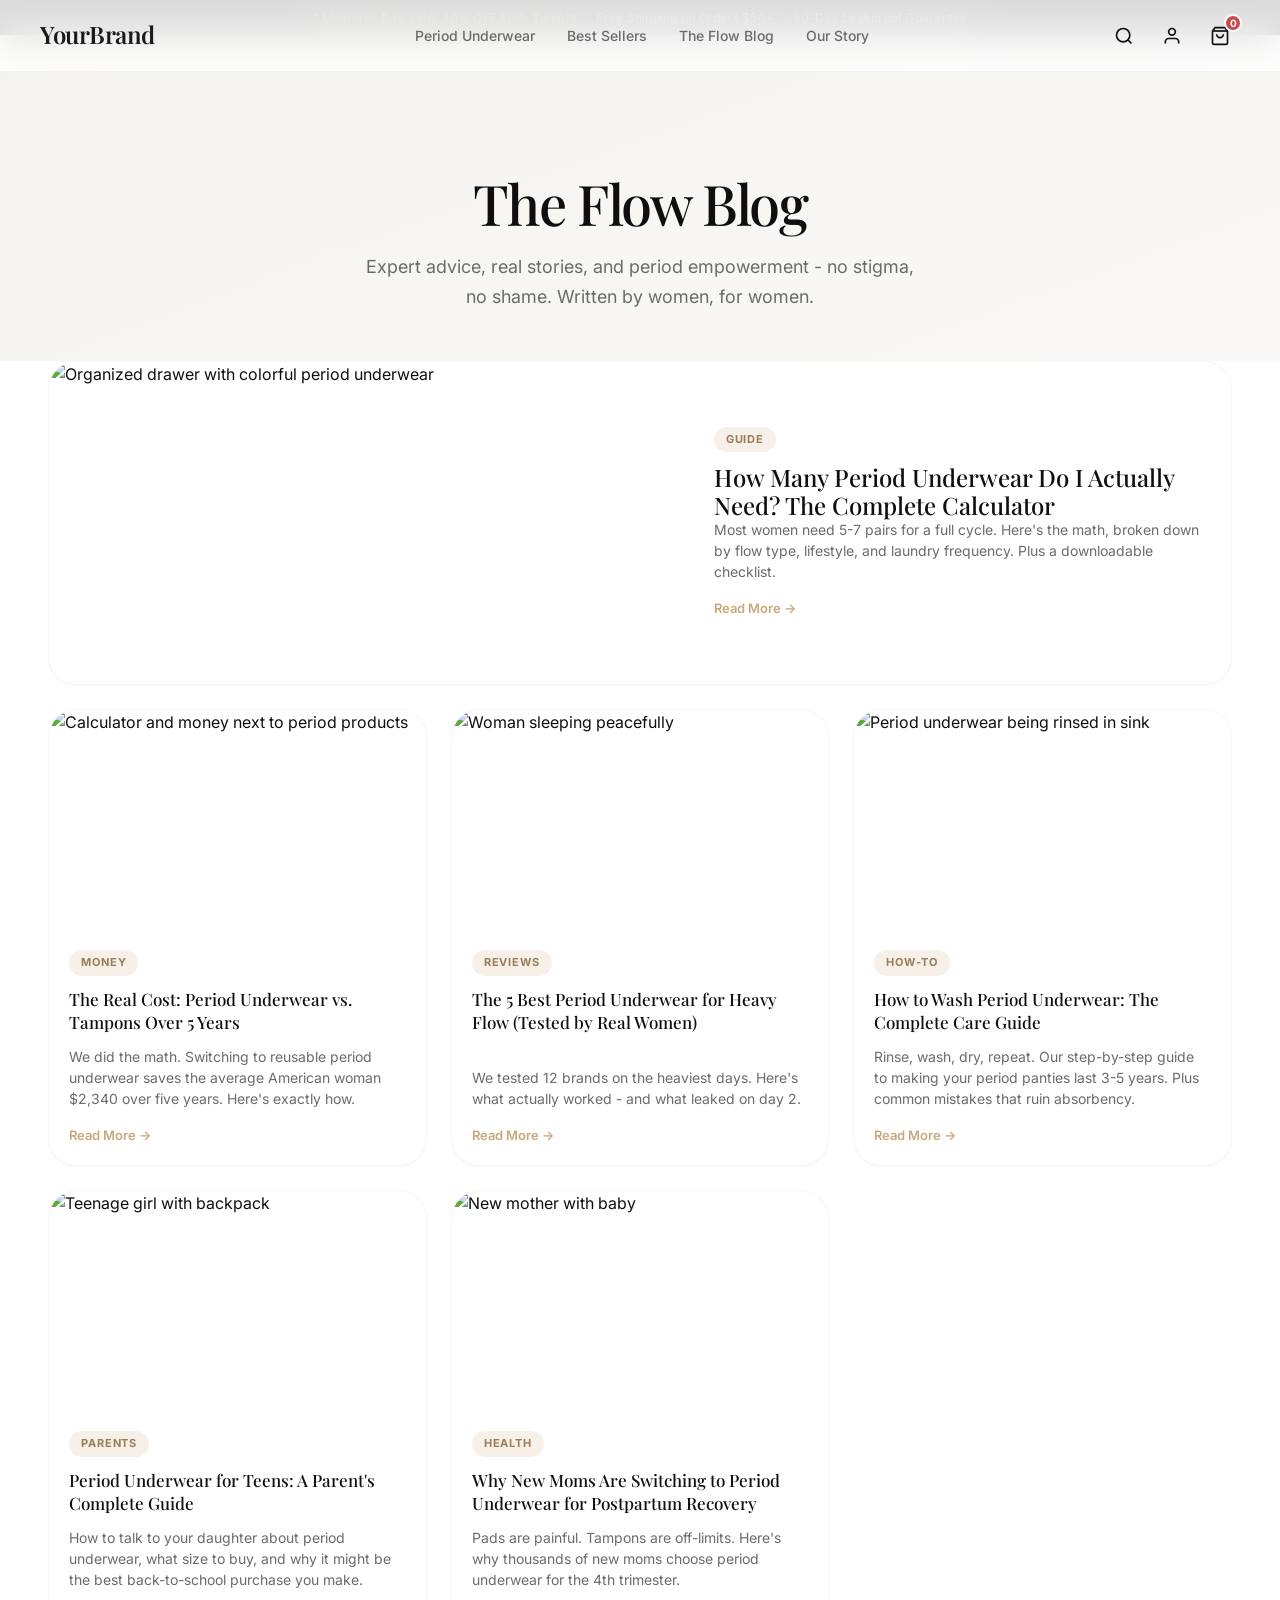
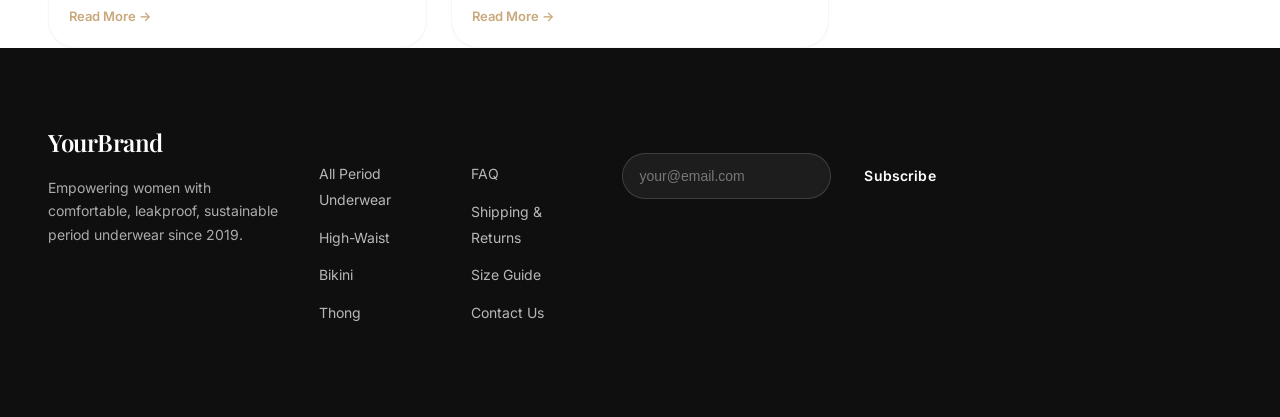
==== commit d41f4faa: "Fix encoding: remove corrupted UTF-8 mojibake, replace with ASCII-safe chars" ====
--- a/blog/index.html
+++ b/blog/index.html
@@ -25,7 +25,7 @@
     <div class="top-bar" role="banner">
         <div class="container">
             <p class="top-bar__text">
-                <span class="urgency">🔥 Memorial Day Sale: 30% OFF Ends Tonight</span>
+                <span class="urgency">* Memorial Day Sale: 30% OFF Ends Tonight</span>
                 <span class="separator">|</span>
                 <span>Free Shipping on Orders $50+</span>
                 <span class="separator">|</span>
@@ -64,7 +64,7 @@
         <section class="blog-hero" aria-labelledby="blog-heading">
             <div class="container">
                 <h1 id="blog-heading">The Flow Blog</h1>
-                <p class="lead">Expert advice, real stories, and period empowerment — no stigma, no shame. Written by women, for women.</p>
+                <p class="lead">Expert advice, real stories, and period empowerment  -  no stigma, no shame. Written by women, for women.</p>
             </div>
         </section>
         
@@ -77,7 +77,7 @@
                     <span class="blog-card__cat">Guide</span>
                     <h2><a href="/blog/how-many-period-panties-do-i-need.html">How Many Period Underwear Do I Actually Need? The Complete Calculator</a></h2>
                     <p>Most women need 5-7 pairs for a full cycle. Here's the math, broken down by flow type, lifestyle, and laundry frequency. Plus a downloadable checklist.</p>
-                    <a href="/blog/how-many-period-panties-do-i-need.html" class="read-more">Read More →</a>
+                    <a href="/blog/how-many-period-panties-do-i-need.html" class="read-more">Read More -></a>
                 </div>
             </article>
             
@@ -89,7 +89,7 @@
                     <span class="blog-card__cat">Money</span>
                     <h3><a href="/blog/period-underwear-vs-tampons-cost.html">The Real Cost: Period Underwear vs. Tampons Over 5 Years</a></h3>
                     <p>We did the math. Switching to reusable period underwear saves the average American woman $2,340 over five years. Here's exactly how.</p>
-                    <a href="/blog/period-underwear-vs-tampons-cost.html" class="read-more">Read More →</a>
+                    <a href="/blog/period-underwear-vs-tampons-cost.html" class="read-more">Read More -></a>
                 </div>
             </article>
             
@@ -100,8 +100,8 @@
                 <div class="blog-card__content">
                     <span class="blog-card__cat">Reviews</span>
                     <h3><a href="/blog/best-period-underwear-heavy-flow.html">The 5 Best Period Underwear for Heavy Flow (Tested by Real Women)</a></h3>
-                    <p>We tested 12 brands on the heaviest days. Here's what actually worked — and what leaked on day 2.</p>
-                    <a href="/blog/best-period-underwear-heavy-flow.html" class="read-more">Read More →</a>
+                    <p>We tested 12 brands on the heaviest days. Here's what actually worked  -  and what leaked on day 2.</p>
+                    <a href="/blog/best-period-underwear-heavy-flow.html" class="read-more">Read More -></a>
                 </div>
             </article>
             
@@ -113,7 +113,7 @@
                     <span class="blog-card__cat">How-To</span>
                     <h3><a href="/blog/how-to-wash-period-underwear.html">How to Wash Period Underwear: The Complete Care Guide</a></h3>
                     <p>Rinse, wash, dry, repeat. Our step-by-step guide to making your period panties last 3-5 years. Plus common mistakes that ruin absorbency.</p>
-                    <a href="/blog/how-to-wash-period-underwear.html" class="read-more">Read More →</a>
+                    <a href="/blog/how-to-wash-period-underwear.html" class="read-more">Read More -></a>
                 </div>
             </article>
             
@@ -125,7 +125,7 @@
                     <span class="blog-card__cat">Parents</span>
                     <h3><a href="/blog/period-underwear-for-teens.html">Period Underwear for Teens: A Parent's Complete Guide</a></h3>
                     <p>How to talk to your daughter about period underwear, what size to buy, and why it might be the best back-to-school purchase you make.</p>
-                    <a href="/blog/period-underwear-for-teens.html" class="read-more">Read More →</a>
+                    <a href="/blog/period-underwear-for-teens.html" class="read-more">Read More -></a>
                 </div>
             </article>
             
@@ -137,7 +137,7 @@
                     <span class="blog-card__cat">Health</span>
                     <h3><a href="/blog/period-underwear-postpartum.html">Why New Moms Are Switching to Period Underwear for Postpartum Recovery</a></h3>
                     <p>Pads are painful. Tampons are off-limits. Here's why thousands of new moms choose period underwear for the 4th trimester.</p>
-                    <a href="/blog/period-underwear-postpartum.html" class="read-more">Read More →</a>
+                    <a href="/blog/period-underwear-postpartum.html" class="read-more">Read More -></a>
                 </div>
             </article>
         </section>
--- a/css/style.css
+++ b/css/style.css
@@ -1,18 +1,18 @@
 /* =========================================================
-   YOURBRAND PERIOD UNDERWEAR — PREMIUM DESIGN SYSTEM
+   YOURBRAND PERIOD UNDERWEAR  -  PREMIUM DESIGN SYSTEM
    Luxury e-commerce aesthetic inspired by Thinx, Everlane
    and modern DTC brands. Mobile-first, accessible, fast.
    ========================================================= */
 
 /* ========== DESIGN TOKENS ========== */
 :root {
-  /* Primary Palette — Warm, sophisticated nude/camel */
+  /* Primary Palette  -  Warm, sophisticated nude/camel */
   --color-primary:       #bfa07a;
   --color-primary-light: #d4b896;
   --color-primary-dark:  #9a7d5a;
   --color-primary-soft:  #f7f0e8;
 
-  /* Neutrals — True luxury: deep ink, soft stone, warm ivory */
+  /* Neutrals  -  True luxury: deep ink, soft stone, warm ivory */
   --color-ink:           #0f0f0f;
   --color-ink-secondary: #2a2a2a;
   --color-stone:         #6b6b6b;
@@ -58,7 +58,7 @@
   --radius-xl:   28px;
   --radius-full: 9999px;
 
-  /* Shadows — layered for depth */
+  /* Shadows  -  layered for depth */
   --shadow-1: 0 1px 2px rgba(15,15,15,0.04);
   --shadow-2: 0 2px 8px rgba(15,15,15,0.06);
   --shadow-3: 0 4px 16px rgba(15,15,15,0.08);
@@ -203,7 +203,7 @@
   line-height: 1.6;
 }
 
-/* ========== BUTTONS — Premium Pill Style ========== */
+/* ========== BUTTONS  -  Premium Pill Style ========== */
 .btn {
   display: inline-flex;
   align-items: center;
@@ -291,7 +291,7 @@
   border-radius: var(--radius-full);
 }
 
-/* ========== TOP BAR — Ultra-minimal ========== */
+/* ========== TOP BAR  -  Ultra-minimal ========== */
 .top-bar {
   background: var(--color-ink);
   color: var(--color-pure);
@@ -319,7 +319,7 @@
   font-size: 0.6rem;
 }
 
-/* ========== HEADER — Floating, blurred background ========== */
+/* ========== HEADER  -  Floating, blurred background ========== */
 .site-header {
   background: rgba(255,255,255,0.85);
   backdrop-filter: blur(20px) saturate(180%);
@@ -531,7 +531,7 @@
   }
 }
 
-/* ========== HERO — Full-bleed, dramatic ========== */
+/* ========== HERO  -  Full-bleed, dramatic ========== */
 .hero {
   padding-top: calc(var(--header-height) + var(--space-16));
   padding-bottom: var(--space-24);
@@ -713,7 +713,7 @@
   50% { transform: translateY(-12px); }
 }
 
-/* ========== SOCIAL PROOF BAR — Dark, elegant ========== */
+/* ========== SOCIAL PROOF BAR  -  Dark, elegant ========== */
 .social-proof-bar {
   background: var(--color-ink);
   color: var(--color-pure);
@@ -815,7 +815,7 @@
 }
 
 .comparison__before li::before {
-  content: '✕';
+  content: 'X';
   position: absolute;
   left: 0;
   color: var(--color-error);
@@ -824,7 +824,7 @@
 }
 
 .comparison__after li::before {
-  content: '✓';
+  content: '[check]';
   position: absolute;
   left: 0;
   color: var(--color-success);
@@ -930,7 +930,7 @@
   line-height: 1.6;
 }
 
-/* ========== FEATURED PRODUCTS — Premium cards ========== */
+/* ========== FEATURED PRODUCTS  -  Premium cards ========== */
 .featured-products {
   padding: var(--space-24) 0;
   background: var(--color-pure);
@@ -1273,7 +1273,7 @@
 }
 
 .bundle-card__list li::before {
-  content: '✓';
+  content: '[check]';
   color: var(--color-sage);
   font-weight: 700;
   font-size: 0.875rem;
@@ -1296,7 +1296,7 @@
   border-radius: var(--radius-full);
 }
 
-/* ========== WHY US — Features grid ========== */
+/* ========== WHY US  -  Features grid ========== */
 .why-us {
   padding: var(--space-24) 0;
   background: var(--color-pure);
@@ -1365,7 +1365,7 @@
   margin: 0 auto;
 }
 
-/* ========== TESTIMONIALS — Elegant cards ========== */
+/* ========== TESTIMONIALS  -  Elegant cards ========== */
 .testimonials {
   padding: var(--space-24) 0;
   background: var(--color-cream);
@@ -1608,7 +1608,7 @@
   line-height: 1.7;
 }
 
-/* ========== FAQ — Elegant accordion ========== */
+/* ========== FAQ  -  Elegant accordion ========== */
 .faq {
   padding: var(--space-24) 0;
   background: var(--color-pure);
@@ -1687,7 +1687,7 @@
   line-height: 1.6;
 }
 
-/* ========== FINAL CTA — Dark, dramatic ========== */
+/* ========== FINAL CTA  -  Dark, dramatic ========== */
 .final-cta {
   padding: var(--space-24) 0;
   background: var(--color-pure);
@@ -1905,7 +1905,7 @@
   text-decoration: underline;
 }
 
-/* ========== FOOTER — Minimal, elegant ========== */
+/* ========== FOOTER  -  Minimal, elegant ========== */
 .site-footer {
   background: var(--color-ink);
   color: var(--color-pure);
@@ -2957,7 +2957,7 @@
 }
 
 .sustainability-details li::before {
-  content: '✓';
+  content: '[check]';
   position: absolute;
   left: 0;
   color: var(--color-sage);
